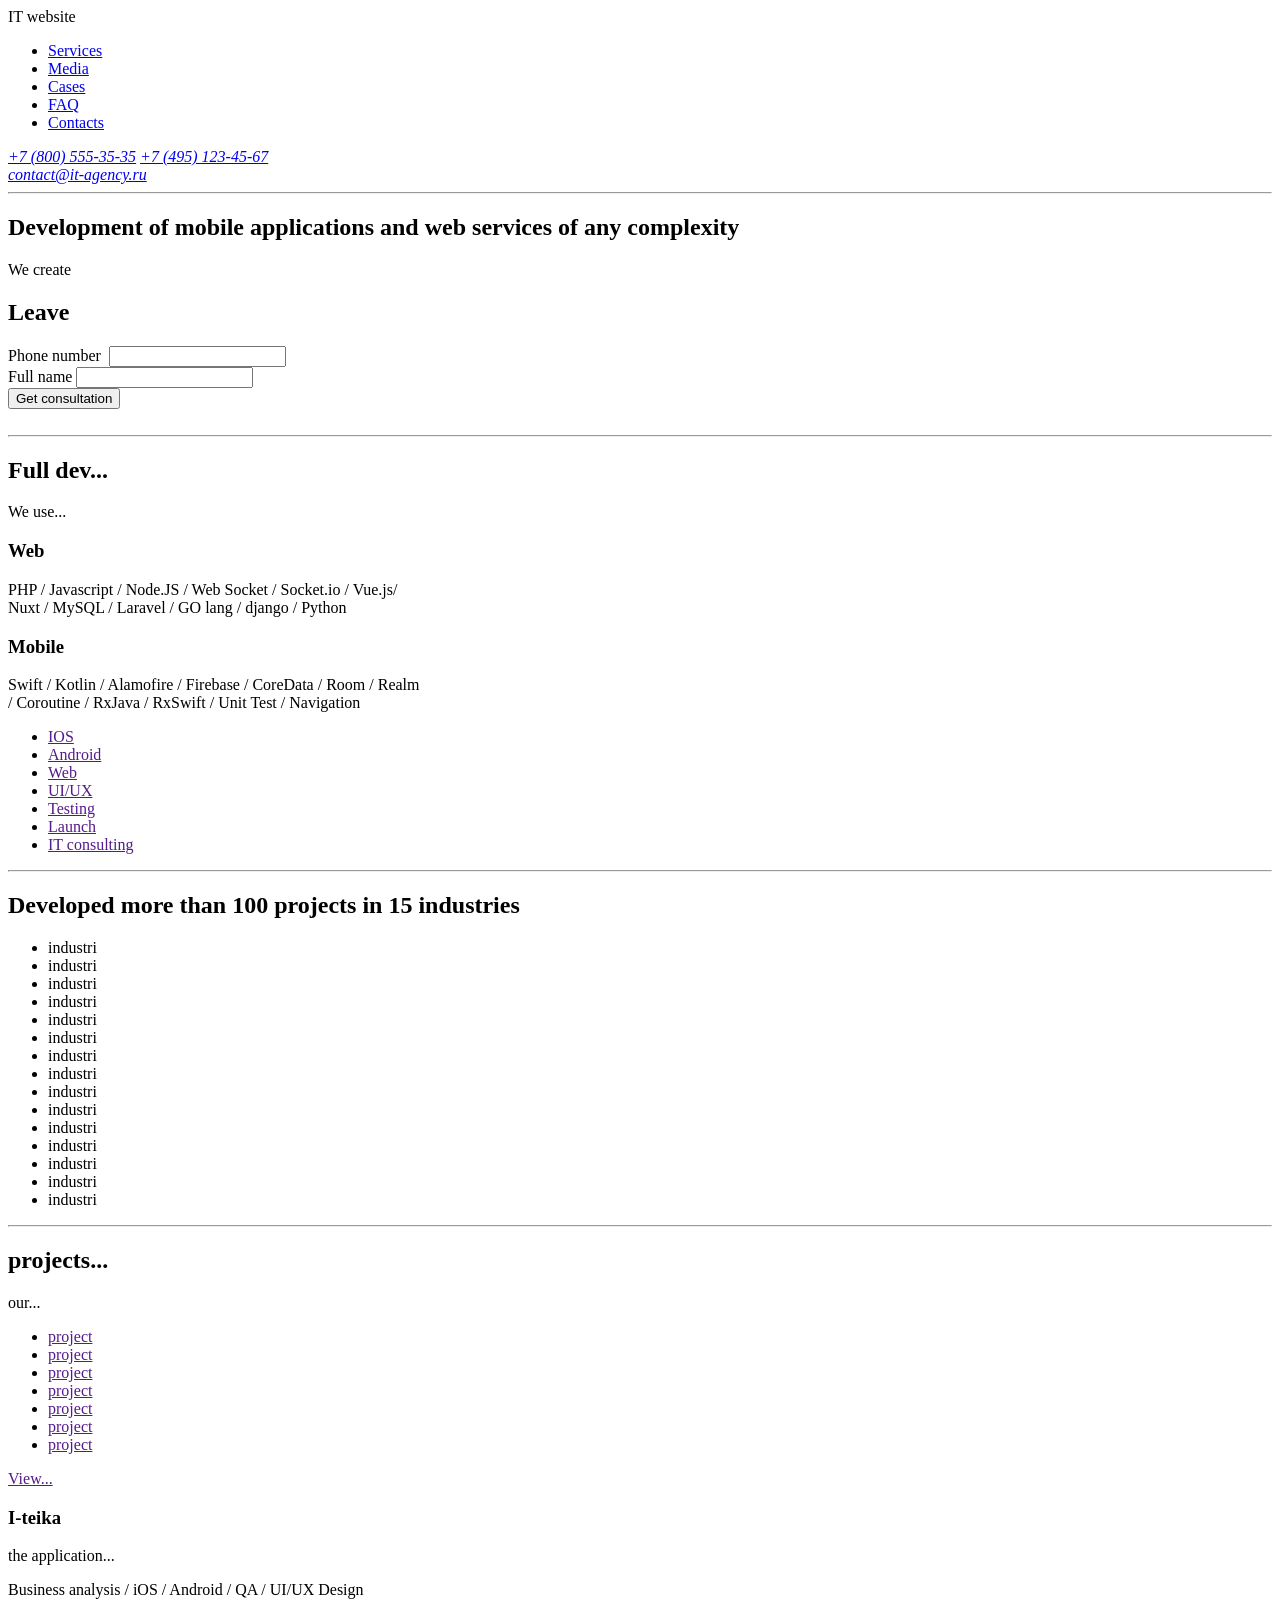
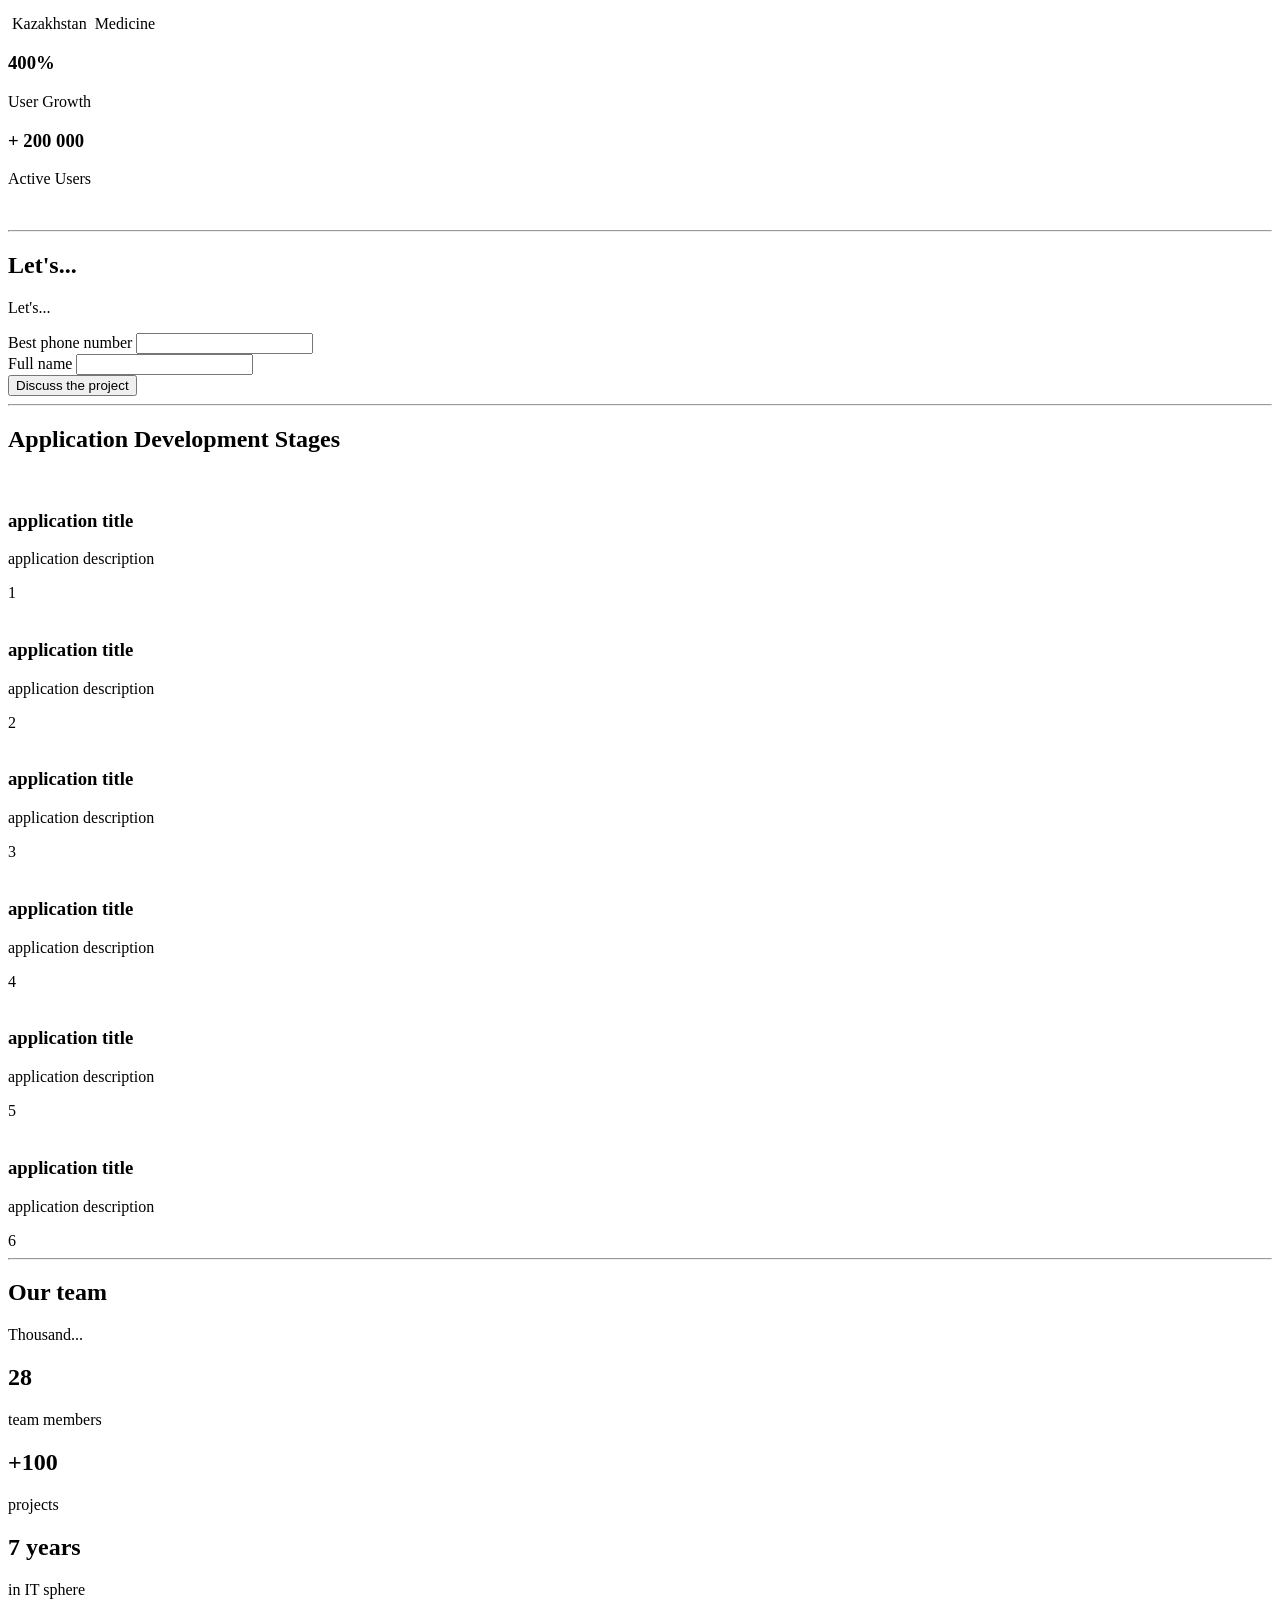
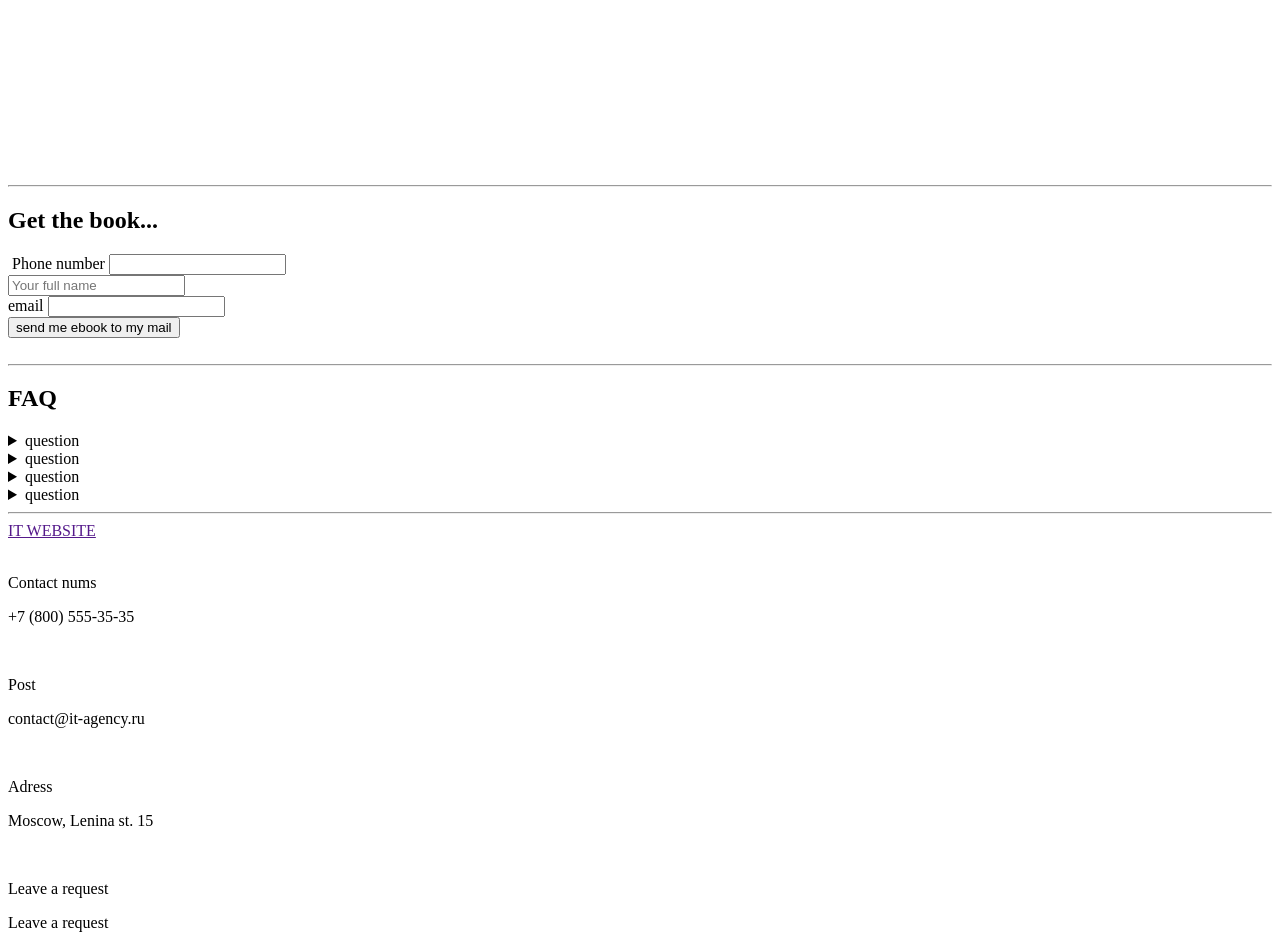
==== index.html @ d30f01b8 "index.html" ====
<!DOCTYPE html>
<html lang="ru">
<head>
    <meta charset="UTF-8">
    <meta name="viewport" content="width=device-width, initial-scale=1.0">
    <title>3 лабораторная</title>
</head>
<body>
    <header class="header">
        <span class="header_title">IT website</span>

        <nav class="header_navbar">
            <ul>
                <li><a href="#Services" class="navbar_text">Services</a></li>
                <li><a href="#Media" class="navbar_text">Media</a></li>
                <li><a href="#Cases" class="navbar_text">Cases</a></li>
                <li><a href="#FAQ" class="navbar_text">FAQ</a></li>
                <li><a href="#Contacts" class="navbar_text">Contacts</a></li>
            </ul>
        </nav>

        <address class="header_contacts">
            <div class="header_phones">
                <a href="tel:+78005553535">+7 (800) 555-35-35</a>
                <a href="tel:+74951234567">+7 (495) 123-45-67</a>
            </div>

            <div class="header_email">
                <a href="mailto:contact@it-agency.ru">contact@it-agency.ru</a>
            </div>
        </address>
    </header>

    <hr>

    <main>
        <section class="main_section">
            <div class="section_content">
                <h1 class="section_title">
                    Development of <span class="blue_clr">mobile
                    applications </span> and <span class="blue_clr">web services</span> of
                    any complexity
                </h1>

                <p class="section_description">
                    We create
                </p>
            </div>

            <form action="#" method="post" class="contact_form">
                <h2 class="contact_form_title"> 
                    Leave
                </h2>

                <div class="form_container">
                    <div class="contact_form_element">
                        <label for="phone">Phone number</label>
                        <img src="" class="country_img">
                        <input id="phone" type="tel">
                    </div>

                    <div class="contact_form_element">
                        <label for="name">Full name</label>
                        <input id="name" type="text">
                    </div>
                    
                    <button class="contact_form_button" type="submit">Get consultation</button>
                </div>
            </form>

            <img src="" class="background_imgs">
        </section>

        <hr>

        <section class="cycle_section">
            <div class="cycle_left_case">
                <h2 class="cycle_title">
                    Full dev...
                </h2>
                <p class="cycle_description">
                    We use...
                </p>

                <h3>Web</h3>
                <p>
                    PHP / Javascript / Node.JS / Web Socket / Socket.io / Vue.js/ <br>
                    Nuxt / MySQL / Laravel / GO lang / django / Python
                </p>
                
                <h3>Mobile</h3>
                <p>
                    Swift / Kotlin / Alamofire / Firebase / CoreData / Room / Realm <br>
                    / Coroutine / RxJava / RxSwift / Unit Test / Navigation
                </p>
            </div>

            <div class="cycle_right_case">
                <ul class="technologies_list">
                    <li><a href="">IOS <span class="link_arrow"></span></a></li>
                    <li><a href="">Android <span class="link_arrow"></span></a></li>
                    <li><a href="">Web <span class="link_arrow"></span></a></li>
                    <li><a href="">UI/UX <span class="link_arrow"></span></a></li>
                    <li><a href="">Testing <span class="link_arrow"></span></a></li>
                    <li><a href="">Launch <span class="link_arrow"></span></a></li>
                    <li><a href="">IT consulting <span class="link_arrow"></span></a></li>
                </ul>
            </div>
        </section>

        <hr>

        <section class="industries">
            <h2 class="industries_title">
                Developed more than <span class="blue_clr">100</span>
                projects in <span class="blue_clr">15</span> industries
            </h2>

            <ul class="industries_list">
                <li class="industries_list_element"><img src="" class="industries_list_img">industri</li>
                <li class="industries_list_element"><img src="" class="industries_list_img">industri</li>
                <li class="industries_list_element"><img src="" class="industries_list_img">industri</li>
                <li class="industries_list_element"><img src="" class="industries_list_img">industri</li>
                <li class="industries_list_element"><img src="" class="industries_list_img">industri</li>
                <li class="industries_list_element"><img src="" class="industries_list_img">industri</li>
                <li class="industries_list_element"><img src="" class="industries_list_img">industri</li>
                <li class="industries_list_element"><img src="" class="industries_list_img">industri</li>
                <li class="industries_list_element"><img src="" class="industries_list_img">industri</li>
                <li class="industries_list_element"><img src="" class="industries_list_img">industri</li>
                <li class="industries_list_element"><img src="" class="industries_list_img">industri</li>
                <li class="industries_list_element"><img src="" class="industries_list_img">industri</li>
                <li class="industries_list_element"><img src="" class="industries_list_img">industri</li>
                <li class="industries_list_element"><img src="" class="industries_list_img">industri</li>
                <li class="industries_list_element"><img src="" class="industries_list_img">industri</li>
            </ul>
        </section>

        <hr>

        <section class="projects">
            <h2 class="projects_title">projects...</h2>
            <p class="projects_description">
                our...
            </p>

            <div class="projects_items_list">
                <nav class="projects_navbar">
                    <ul class="projects_list">
                        <li><a href="">project</a></li>
                        <li><a href="">project</a></li>
                        <li><a href="">project</a></li>
                        <li><a href="">project</a></li>
                        <li><a href="">project</a></li>
                        <li><a href="">project</a></li>
                        <li><a href="">project</a></li>
                    </ul>
                </nav>

                <a class="projects_button" href="">View...</a>
            </div>

            <article class="projects_article">
                <h3 class="projects_article_title">I-teika</h3>
                <p class="projects_article_description">
                    the application...
                </p>

                <p class="projects_article_list">
                    Business analysis / iOS / Android / QA / UI/UX Design
                </p>

                <div class="projects_article_tags">
                    <img src="" class="projects_article_tag_img">
                    <span class="projects_article_tag_text">Kazakhstan</span>
                    
                    <img src="" class="projects_article_tag_img">
                    <span class="projects_article_tag_text">Medicine</span>
                </div>

                <div class="projects_article_stats">
                    <h3 class="projects_article_stats_title">400%</h3>
                    <p class="projects_article_stats_description">User Growth</p>
                    
                    <h3 class="projects_article_stats_title">+ 200 000</h3>
                    <p class="projects_article_stats_description">Active Users</p>
                </div>
                
                <div class="download_images">
                    <img src="" class="download_images_item">
                    <img src="" class="download_images_item">
                </div>
            </article>
        </section>

        <hr>

        <section class="discuss">
            <div class="discuss_left_case">
                <h2 class="discuss_title">
                    Let's...
                </h2>

                <p class="discuss_description">
                    Let's...
                </p>
            </div>

            <div class="discuss_right_case">
                <form action="#" method="post" class="discuss_form">
                    <div class="discuss_form_item">
                        <label for="discuss_phone_field">Best phone number</label>
                        <input id="discuss_phone_field" type="tel">
                    </div>

                    <div class="discuss_form_item">
                        <label for="discuss_name_field">Full name</label>
                        <input id="discuss_name_field" type="text">
                    </div>

                    <button class="discuss_form_button" type="submit">Discuss the project</button>
                </form>
            </div>
        </section>

        <hr>

        <section class="application">
            <h2 class="application_title">Application Development Stages</h2>

            <div class="application_item">
                <img src="" class="application_img">
                <h3 class="application_item_title">application title</h3>
                <p class="application_description">application description</p>
                <span class="background_number">1</span>
            </div>

            <div class="application_item">
                <img src="" class="application_img">
                <h3 class="application_item_title">application title</h3>
                <p class="application_description">application description</p>
                <span class="background_number">2</span>
            </div>

            <div class="application_item">
                <img src="" class="application_img">
                <h3 class="application_item_title">application title</h3>
                <p class="application_description">application description</p>
                <span class="background_number">3</span>
            </div>

            <div class="application_item">
                <img src="" class="application_img">
                <h3 class="application_item_title">application title</h3>
                <p class="application_description">application description</p>
                <span class="background_number">4</span>
            </div>

            <div class="application_item">
                <img src="" class="application_img">
                <h3 class="application_item_title">application title</h3>
                <p class="application_description">application description</p>
                <span class="background_number">5</span>
            </div>

            <div class="application_item">
                <img src="" class="application_img">
                <h3 class="application_item_title">application title</h3>
                <p class="application_description">application description</p>
                <span class="background_number">6</span>
            </div>
        </section>

        <hr>

        <section class="team">
            <div class="team_left_case">
                <h2 class="team_title">Our team</h2>
                <p class="team_description">
                    Thousand...
                </p>

                <div class="team_stats">
                    <h2 class="team_stats_title">28</h2>
                    <p class="team_stats_description">team members</p>
                </div>

                <div class="team_stats">
                    <h2 class="team_stats_title">+100</h2>
                    <p class="team_stats_description">projects</p>
                </div>

                <div class="team_stats">
                    <h2 class="team_stats_title">7 years</h2>
                    <p class="team_stats_description">in IT sphere</p>
                </div>
            </div>

            <div class="team_right_case">
                <figure class="video_figure">
                    <video src=""></video>
                </figure>
            </div>
        </section>

        <hr>

        <section class="book">
            <div class="book_text">
                <h2 class="book_title">
                    Get the book...
                </h2>

                <form action="#" method="post" class="book_form">
                    <div class="book_form_item">
                        <img src="" class="country_img">
                        <label for="book_phone_field">Phone number</label>
                        <input id="book_phone_field" type="tel">
                    </div>
                    
                    <div class="book_form_item">
                        <input id="book_name_field" type="text" placeholder="Your full name">
                    </div>

                    <div class="book_form_item">
                        <label for="book_email_field">email</label>
                        <input id="book_email_field" type="email">
                    </div>

                    <button class="book_form_button" type="submit">send me ebook to my mail</button>
                </form>
            </div>

            <img src="" class="book_img">
        </section>

        <hr>

        <section class="faq">
            <h2 class="faq_title">FAQ</h2>

            <div class="faq_list">
                <details class="faq_item">
                    <summary class="faq_question">question</summary>
                    <p class="faq_answer">answer</p>
                </details>

                <details class="faq_item">
                    <summary class="faq_question">question</summary>
                    <p class="faq_answer">answer</p>
                </details>
                
                <details class="faq_item">
                    <summary class="faq_question">question</summary>
                    <p class="faq_answer">answer</p>
                </details>

                <details class="faq_item">
                    <summary class="faq_question">question</summary>
                    <p class="faq_answer">answer</p>
                </details>
            </div>
        </section>

        <hr>
    </main>

    <footer class="footer">
        <a href="" class="footer_title">IT WEBSITE</a>
        
        <div class="footer_items">
            <div class="footer_item">
                <div class="footer_item_title">
                    <img src="" class="footer_item_title_icon">
                    <p class="footer_item_description">Contact nums</p>
                </div>

                <p class="footer_item_info">+7 (800) 555-35-35</p>
            </div>

            <div class="footer_item">
                <div class="footer_item_title">
                    <img src="" class="footer_item_title_icon">
                    <p class="footer_item_description">Post</p>
                </div>
    
                <p class="footer_item_info">contact@it-agency.ru</p>
            </div>
            
            <div class="footer_item">
                <div class="footer_item_title">
                    <img src="" class="footer_item_title_icon">
                    <p class="footer_item_description">Adress</p>
                </div>
    
                <p class="footer_item_info">Moscow, Lenina st. 15</p>
            </div>
            
            <div class="footer_item">
                <div class="footer_item_title">
                    <img src="" class="footer_item_title_icon">
                    <p class="footer_item_description">Leave a request</p>
                </div>
    
                <p class="footer_item_info">Leave a request</p>
            </div>
        </div>
    </footer>
</body>
</html>
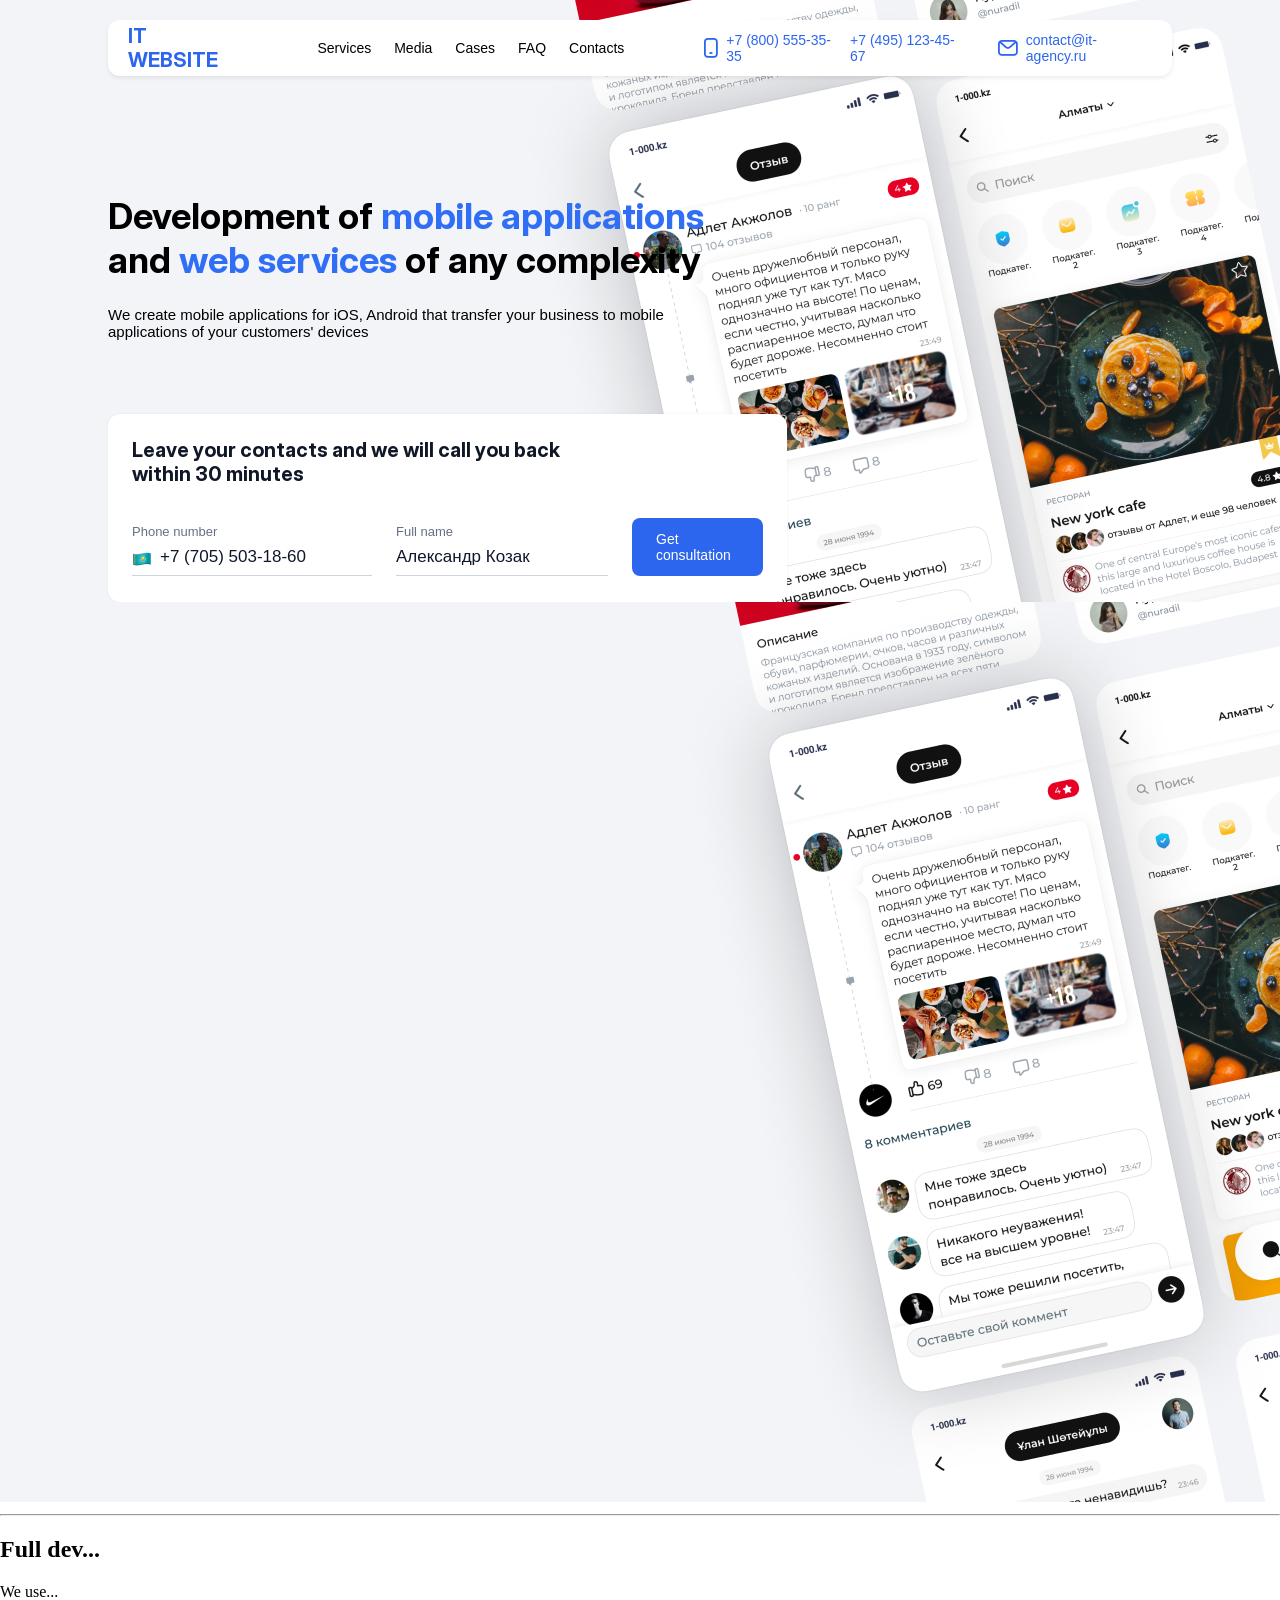
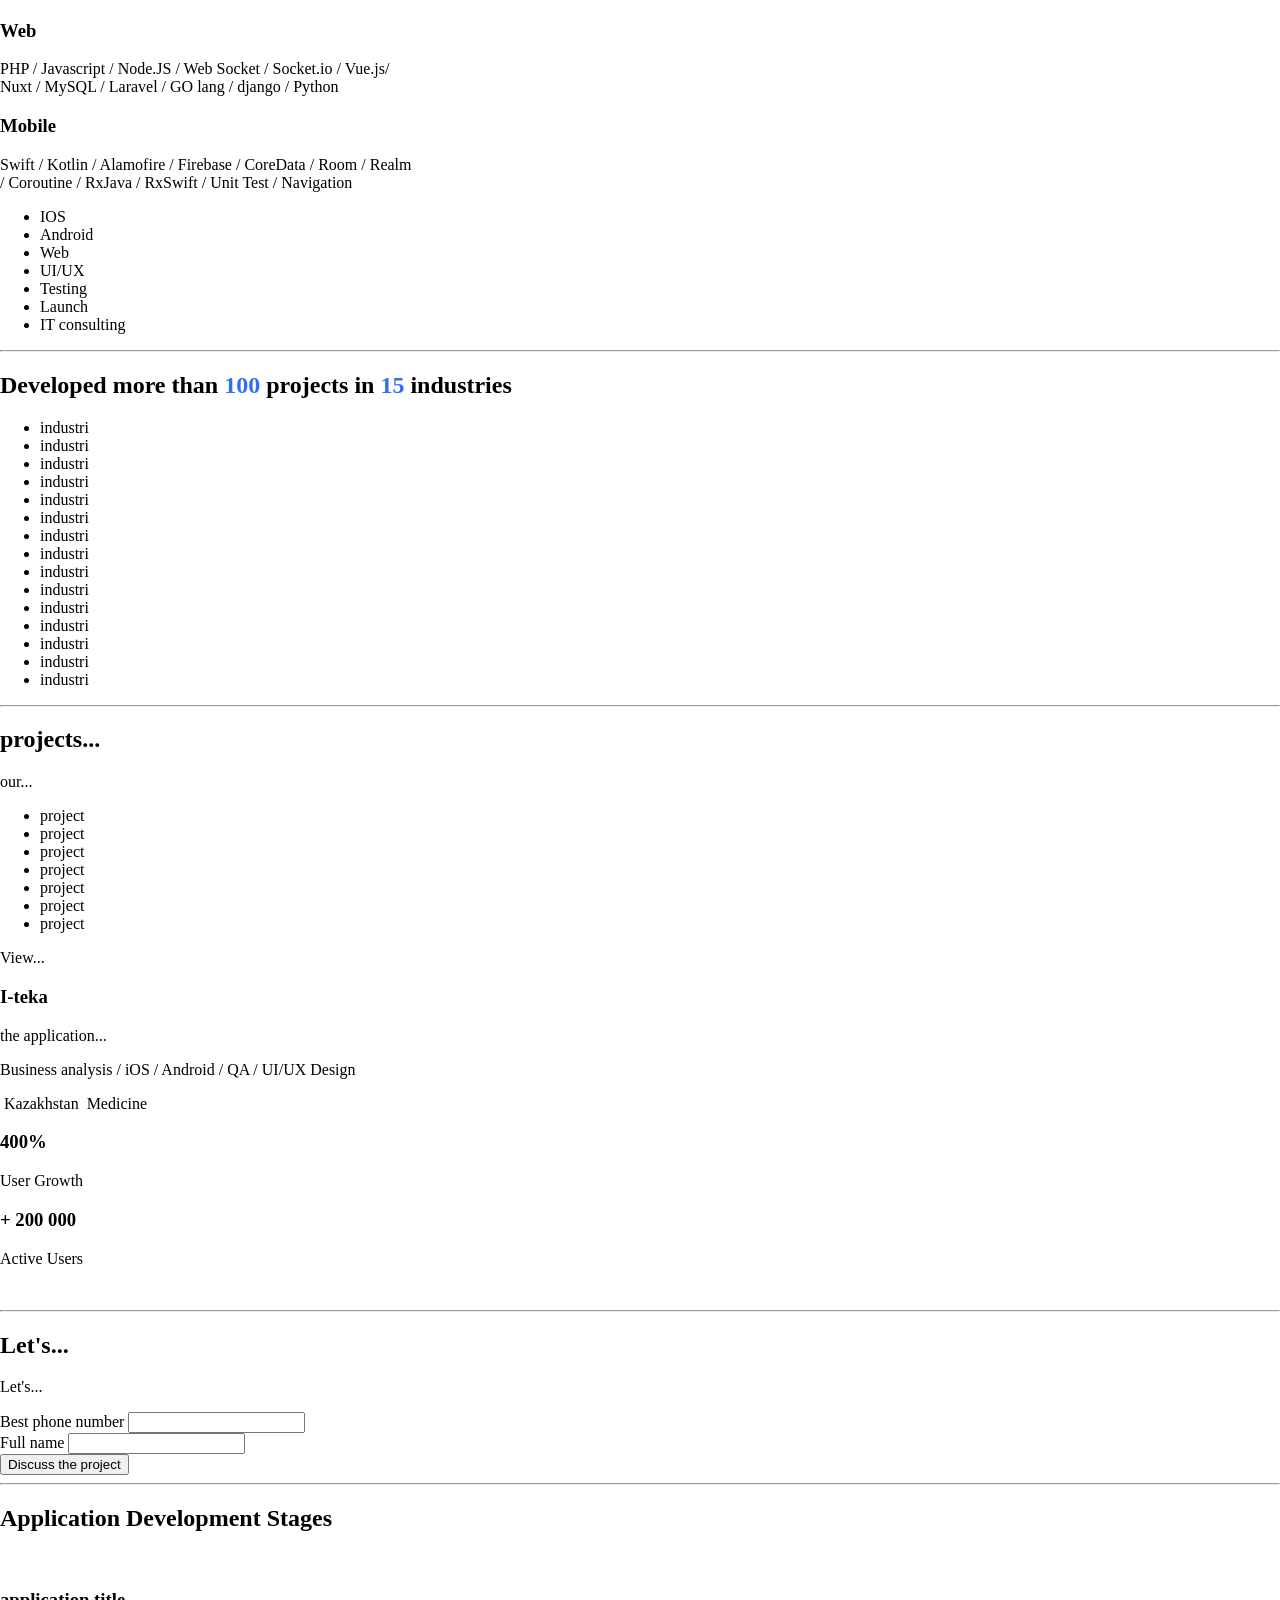
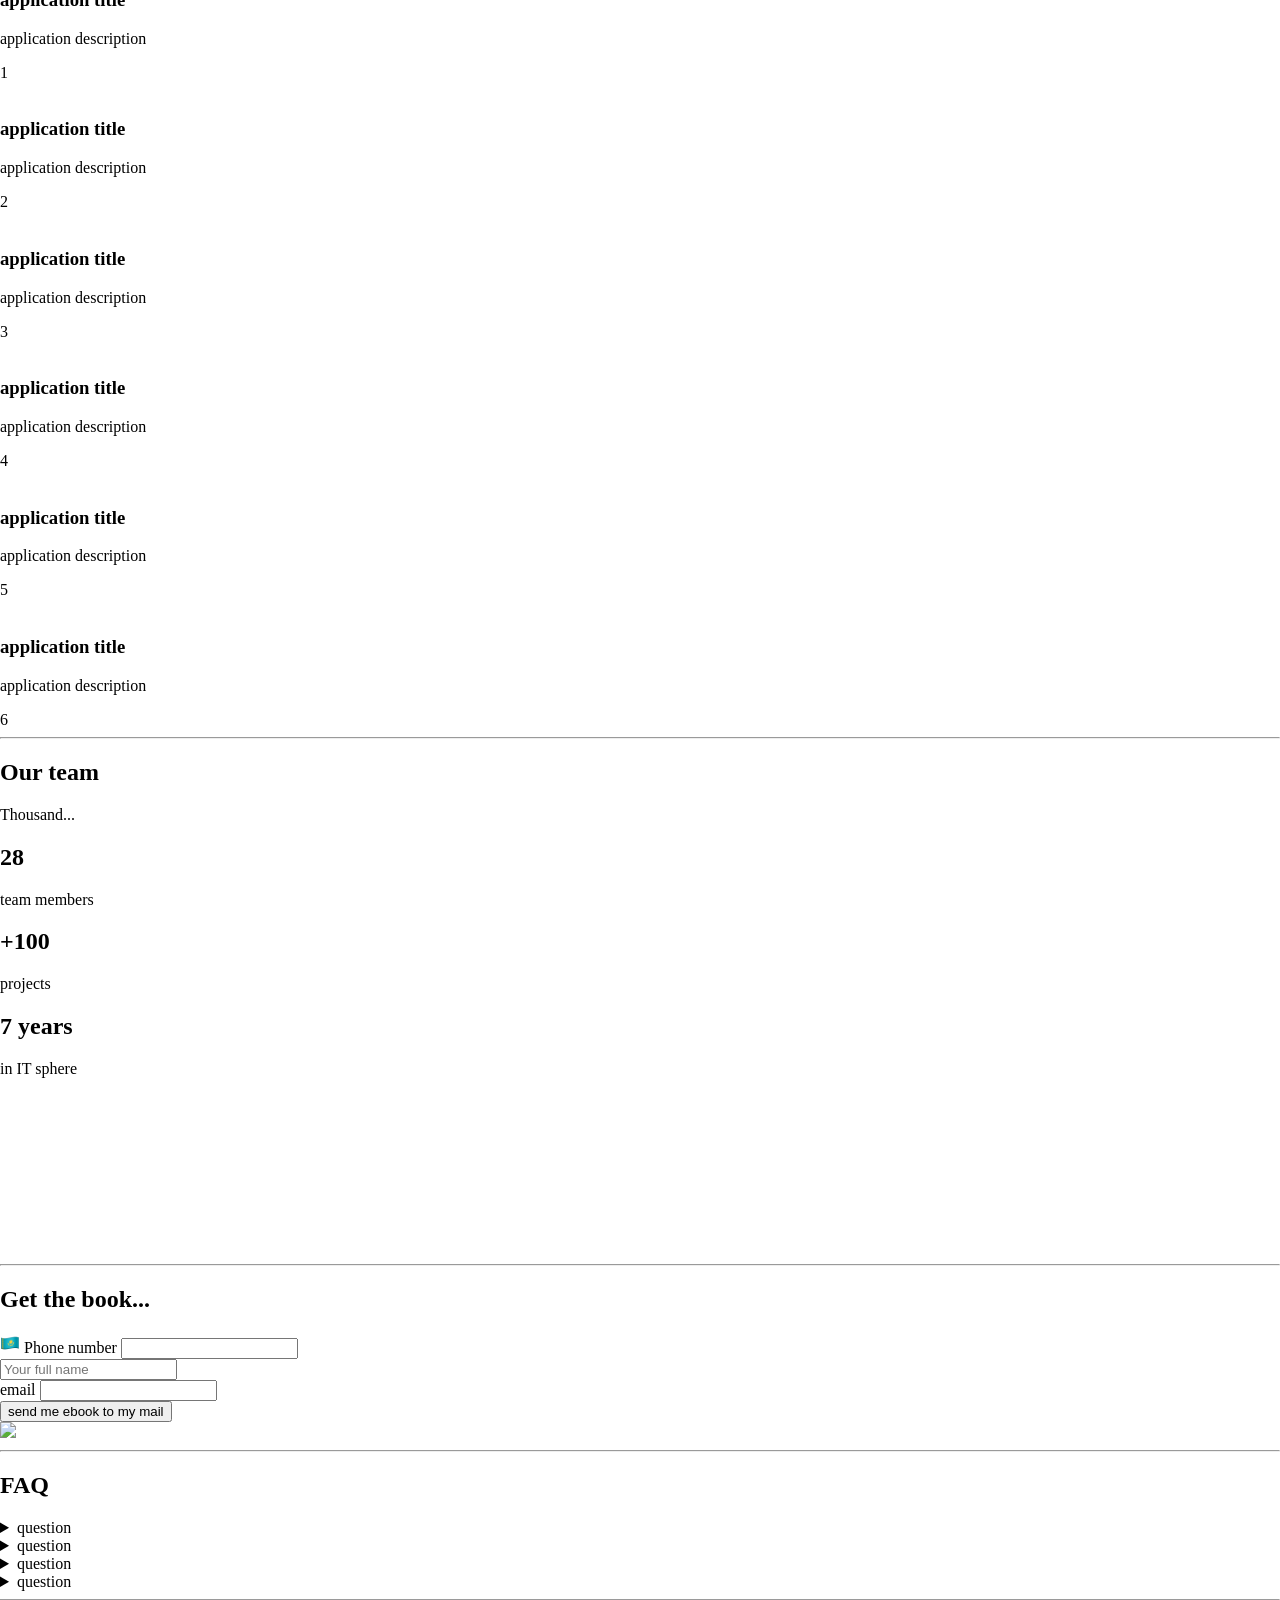
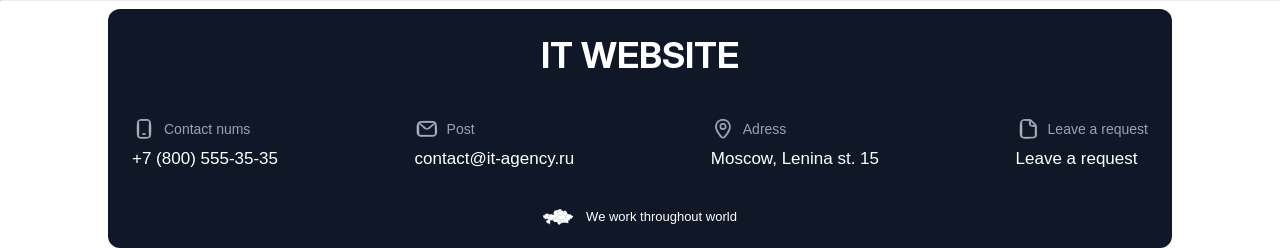
==== commit abf6bd7a: "." ====
--- a/index.html
+++ b/index.html
@@ -3,11 +3,12 @@
 <head>
     <meta charset="UTF-8">
     <meta name="viewport" content="width=device-width, initial-scale=1.0">
-    <title>3 лабораторная</title>
+    <link rel="stylesheet" href="src/styles/style.css">
+    <title>4 лабораторная</title>
 </head>
 <body>
     <header class="header">
-        <span class="header_title">IT website</span>
+        <span class="header_title accent_color">IT WEBSITE</span>
 
         <nav class="header_navbar">
             <ul>
@@ -21,12 +22,14 @@
 
         <address class="header_contacts">
             <div class="header_phones">
-                <a href="tel:+78005553535">+7 (800) 555-35-35</a>
-                <a href="tel:+74951234567">+7 (495) 123-45-67</a>
+                <img src="src/img/header_phone.jpg" class="header_img_phone">
+                <a href="tel:+78005553535" class="accent_color">+7 (800) 555-35-35</a>
+                <a href="tel:+74951234567" class="accent_color">+7 (495) 123-45-67</a>
             </div>
 
             <div class="header_email">
-                <a href="mailto:contact@it-agency.ru">contact@it-agency.ru</a>
+                <img src="src/img/header_mail.jpg" class="header_img_mail">
+                <a href="mailto:contact@it-agency.ru" class="accent_color">contact@it-agency.ru</a>
             </div>
         </address>
     </header>
@@ -43,32 +46,35 @@
                 </h1>
 
                 <p class="section_description">
-                    We create
+                    We create mobile applications for iOS, Android that transfer your 
+                    business to mobile applications of your customers' devices
                 </p>
             </div>
 
             <form action="#" method="post" class="contact_form">
                 <h2 class="contact_form_title"> 
-                    Leave
+                    Leave your contacts and we will call you back within 30 minutes
                 </h2>
 
                 <div class="form_container">
                     <div class="contact_form_element">
                         <label for="phone">Phone number</label>
-                        <img src="" class="country_img">
-                        <input id="phone" type="tel">
+                        <div class="phone_block">
+                            <img src="src/img/flag.png" class="country_img">
+                            <input id="phone" type="tel" placeholder="+7 (705) 503-18-60">
+                        </div>
                     </div>
 
                     <div class="contact_form_element">
                         <label for="name">Full name</label>
-                        <input id="name" type="text">
+                        <input id="name" type="text" placeholder="Александр Козак">
                     </div>
                     
                     <button class="contact_form_button" type="submit">Get consultation</button>
                 </div>
             </form>
 
-            <img src="" class="background_imgs">
+            <img src="src/img/background.png" class="background_imgs">
         </section>
 
         <hr>
@@ -160,7 +166,7 @@
             </div>
 
             <article class="projects_article">
-                <h3 class="projects_article_title">I-teika</h3>
+                <h3 class="projects_article_title">I-teka</h3>
                 <p class="projects_article_description">
                     the application...
                 </p>
@@ -312,7 +318,7 @@
 
                 <form action="#" method="post" class="book_form">
                     <div class="book_form_item">
-                        <img src="" class="country_img">
+                        <img src="src/img/flag.png" class="country_img">
                         <label for="book_phone_field">Phone number</label>
                         <input id="book_phone_field" type="tel">
                     </div>
@@ -330,7 +336,7 @@
                 </form>
             </div>
 
-            <img src="" class="book_img">
+            <img src="src/img/book.png" class="book_img">
         </section>
 
         <hr>
@@ -370,7 +376,7 @@
         <div class="footer_items">
             <div class="footer_item">
                 <div class="footer_item_title">
-                    <img src="" class="footer_item_title_icon">
+                    <img src="src/img/phone_footer.png" class="footer_item_title_icon">
                     <p class="footer_item_description">Contact nums</p>
                 </div>
 
@@ -379,7 +385,7 @@
 
             <div class="footer_item">
                 <div class="footer_item_title">
-                    <img src="" class="footer_item_title_icon">
+                    <img src="src/img/email_footer.png" class="footer_item_title_icon">
                     <p class="footer_item_description">Post</p>
                 </div>
     
@@ -388,7 +394,7 @@
             
             <div class="footer_item">
                 <div class="footer_item_title">
-                    <img src="" class="footer_item_title_icon">
+                    <img src="src/img/geo_footer.png" class="footer_item_title_icon">
                     <p class="footer_item_description">Adress</p>
                 </div>
     
@@ -397,12 +403,17 @@
             
             <div class="footer_item">
                 <div class="footer_item_title">
-                    <img src="" class="footer_item_title_icon">
+                    <img src="src/img/doc_footer.png" class="footer_item_title_icon">
                     <p class="footer_item_description">Leave a request</p>
                 </div>
     
                 <p class="footer_item_info">Leave a request</p>
             </div>
+        </div>
+
+        <div class="footer_world">
+            <img src="src/img/footer_info.png" class="footer_world_img">
+            <p class="footer_world_txt">We work throughout world</p>
         </div>
     </footer>
 </body>
--- a/src/styles/style.css
+++ b/src/styles/style.css
@@ -0,0 +1,276 @@
+@import url(fonts.css);
+
+a {
+    text-decoration: none;
+    font-style: normal;
+    color: #000000;
+}
+
+body {
+    position: relative;
+    margin: 0;
+    padding: 20px 0 0 0;
+    display: flex;
+    flex-direction: column;
+    min-height: 50vh;
+}
+
+body::before {
+    content: "";
+    position: absolute;
+    top: 0;
+    left: 0;
+    width: 100%;
+    height: 900px;
+    z-index: -1;
+    background-color: #f2f4f7;
+    background-image: url(../img/background.png);
+    background-position: top right;
+    background-repeat: no-repeat;
+}
+
+.main_section {
+    min-height: 804px;
+}
+
+.header {
+    position: sticky;
+    top: 10px;
+    display: flex;
+    justify-content: space-between;
+    align-items: center;
+    gap: 80px;
+    background-color: #ffffff;
+    border-radius: 12px;
+    margin: 0 108px 20px;
+    padding: 0 20px;
+    height: 56px;
+    box-shadow: 0px 2px 4px 0px rgba(0, 0, 0, 0.08);
+}
+
+.header_navbar ul {
+    display: flex;
+    gap: 23px;
+    list-style: none;
+    margin: 0;
+    padding: 0;
+    font-family: 'SF-Pro-medium', sans-serif;
+    font-size: 14px;
+}
+
+.header_img_phone {
+    width: 14px;
+    height: 20px;
+}
+
+.header_img_mail {
+    width: 20px;
+    height: 16px;
+}
+
+.header_contacts {
+    display: flex;
+    align-items: center;
+    gap: 32px;
+    font-family: 'SF-Pro-medium', sans-serif;
+    font-size: 14px;
+}
+
+.header_phones, .header_email {
+    display: flex;
+    align-items: center;
+    gap: 8px;
+}
+
+.accent_color {
+    color: #2D66EE;
+}
+
+.header_title {
+    font-size: 20px;
+    font-family: 'Inter-Bold', sans-serif;
+}
+
+.section_title {
+    font-size: 36px;
+    font-family: 'Inter-Bold', sans-serif;
+}
+
+.section_title, .section_description {
+    margin: 0;
+}
+
+.blue_clr {
+    color: #306FF5;
+}
+
+.section_description {
+    font-size: 15px;
+    font-family: 'SF-Pro-medium', sans-serif;
+}
+
+.section_content {
+    display: flex;
+    flex-direction: column;
+    margin: 80px 0 0 108px;
+    gap: 24px;
+    width: 600px;
+    height: 220px;
+}
+
+.contact_form_title {
+    margin: 0;
+    font-size: 20px;
+    font-family: 'Inter-Bold', sans-serif;
+    color: #101828;
+    width: 450px;
+}
+
+.contact_form_element {
+    display: flex;
+    align-self: flex-end;
+    font-size: 13px;
+    font-family: 'SF-Pro-medium', sans-serif;
+    color: #667085;
+    border-bottom: 0.7px solid rgba(208, 213, 221, 1);
+    gap: 4px;
+}
+
+.form_container {
+    display: flex;
+    flex-direction: row;
+}
+
+.contact_form_element {
+    display: flex;
+    flex-direction: column;
+    justify-content: space-between;
+}
+
+.contact_form_element input {
+    box-sizing: border-box;
+    border: none;
+    outline: none;
+    padding: 4px 0 8px;
+    font-family: 'SF-Pro-Regular', sans-serif;
+    font-size: 17px;
+}
+
+.contact_form_element input::placeholder {
+    color: #0f172a;
+}
+
+.contact_form {
+    width: 631px;
+    height: 140px;
+    border-radius: 12px;
+    padding: 24px;
+    gap: 32px;
+    background-color: #ffffff;
+    box-shadow: 0px 0px 2px 0px rgba(0, 0, 0, 0.08);
+    margin: 0 0 0 108px;
+}
+
+.form_container {
+    margin: 32px 0 0 0;
+    height: 58px;
+    gap: 24px;
+}
+
+.contact_form_button {
+    text-align: left;
+    width: 132px;
+    height: 58px;
+    border-radius: 8px;
+    padding: 11px 24px;
+    color: #ffffff;
+    background: rgba(45, 102, 238, 1);
+    border: none;
+    font-family: 'SF-Pro-SemiBold', sans-serif;
+    font-size: 14px;
+}
+
+.phone_block {
+    display: flex;
+    flex-direction: row;
+    align-items: center;
+    gap: 8px;
+}
+
+.country_img {
+    width: 20px;
+    height: 20px;
+}
+
+.footer {
+    height: 239px;
+    background-color: #101828;
+    color: #ffffff;
+    margin: 0 108px;
+    border-radius: 12px;
+    margin-top: auto;
+}
+
+.footer_item_description {
+    font-family: 'SF-Pro-medium', sans-serif;
+    font-size: 14px;
+    color: #98A2B3;
+    margin: 0;
+}
+
+.footer_item_title_icon {
+    height: 24px;
+    width: 24px;
+}
+
+.footer_item_title {
+    display: flex;
+    flex-direction: row;
+    align-items: center;
+    gap: 8px;
+}
+
+.footer_item {
+    display: flex;
+    flex-direction: column;
+}
+
+.footer_title {
+    display: flex;
+    justify-content: center;
+    font-family: 'Inter-Bold', sans-serif;
+    color: #ffffff;
+    font-size: 36px;
+    padding: 24px 0 0 0;
+}
+
+.footer_items {
+    display: flex;
+    flex-direction: row;
+    justify-content: space-between;
+    margin: 40px 24px;
+    font-family: 'SF-Pro-SemiBold', sans-serif;
+    font-size: 17px;
+}
+
+.footer_item_info {
+    margin: 8px 0 0 0;
+}
+
+.footer_world_txt {
+    font-family: 'SF-Pro-Regular', sans-serif;
+    font-size: 13px;
+    margin: 0;
+}
+
+.footer_world_img {
+    height: 16px;
+    width: 31px;
+}
+
+.footer_world {
+    display: flex;
+    flex-direction: row;
+    justify-content: center;
+    gap: 12px;
+}
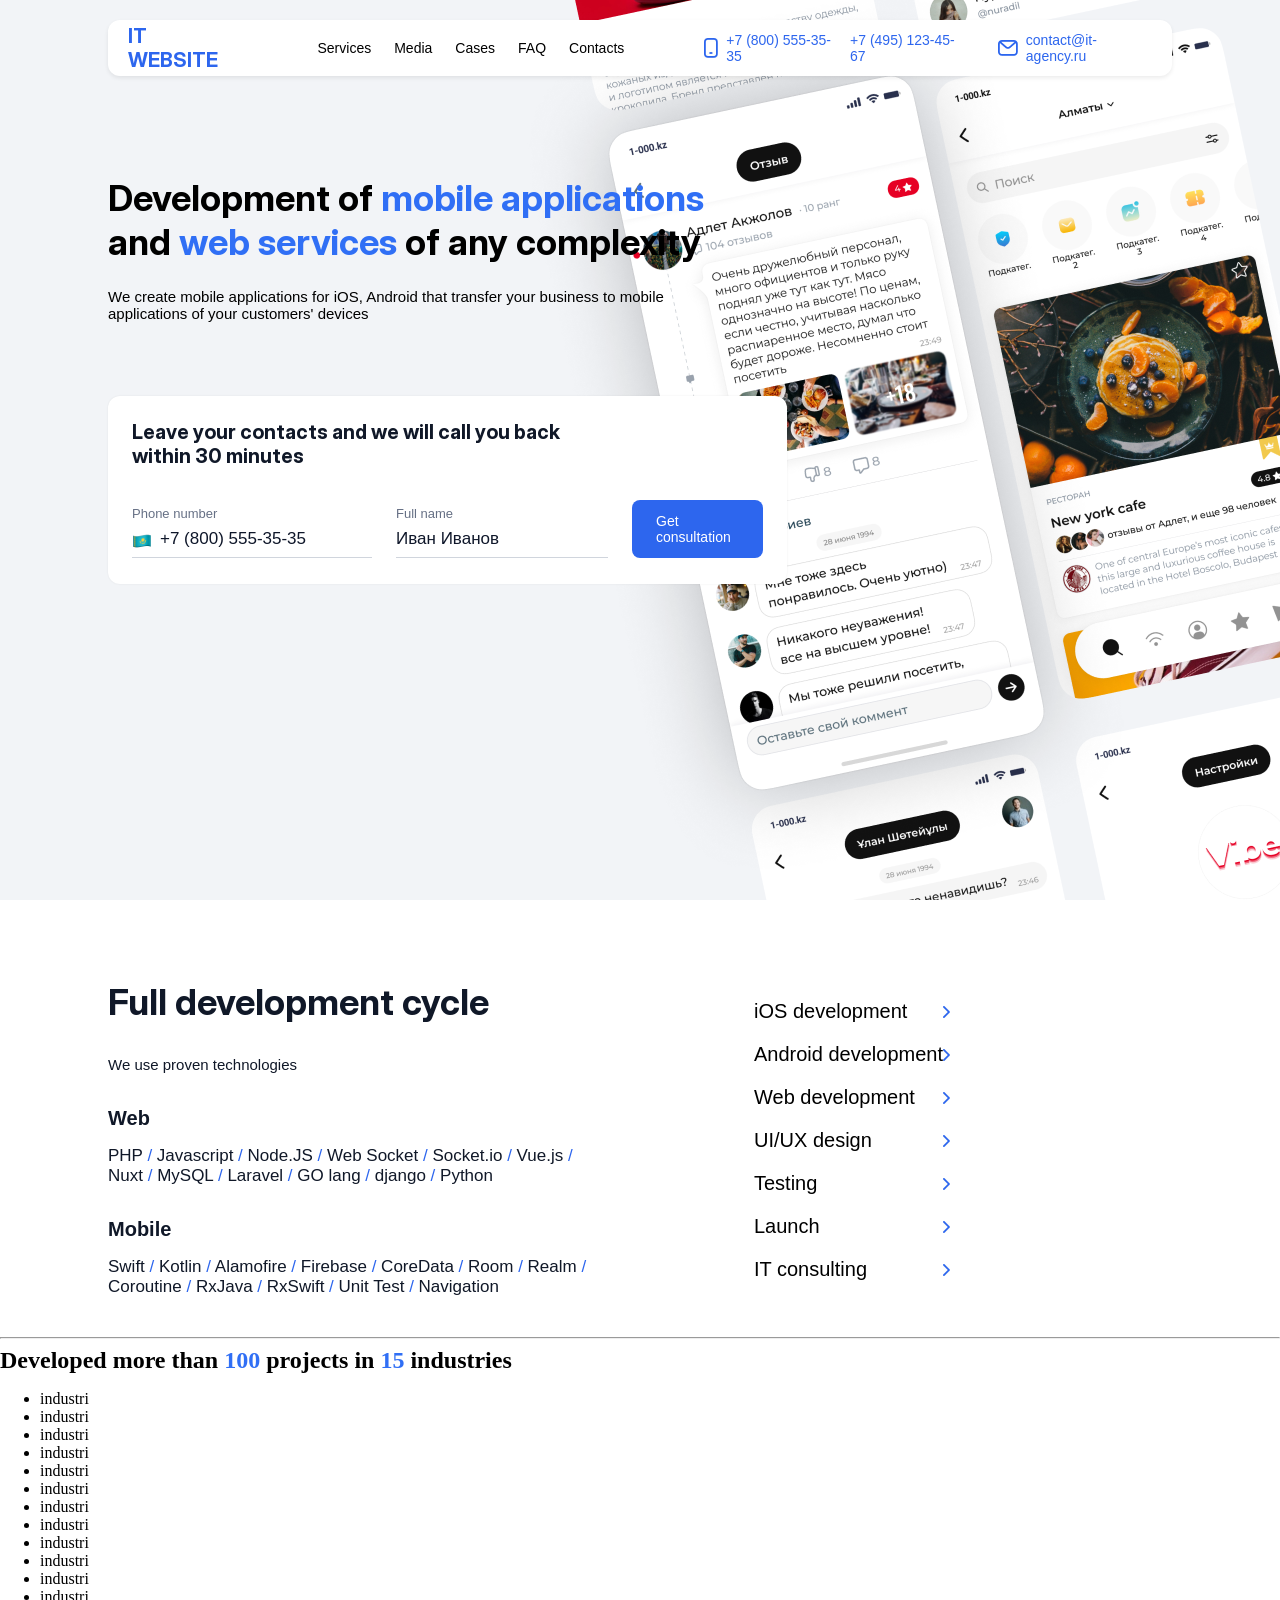
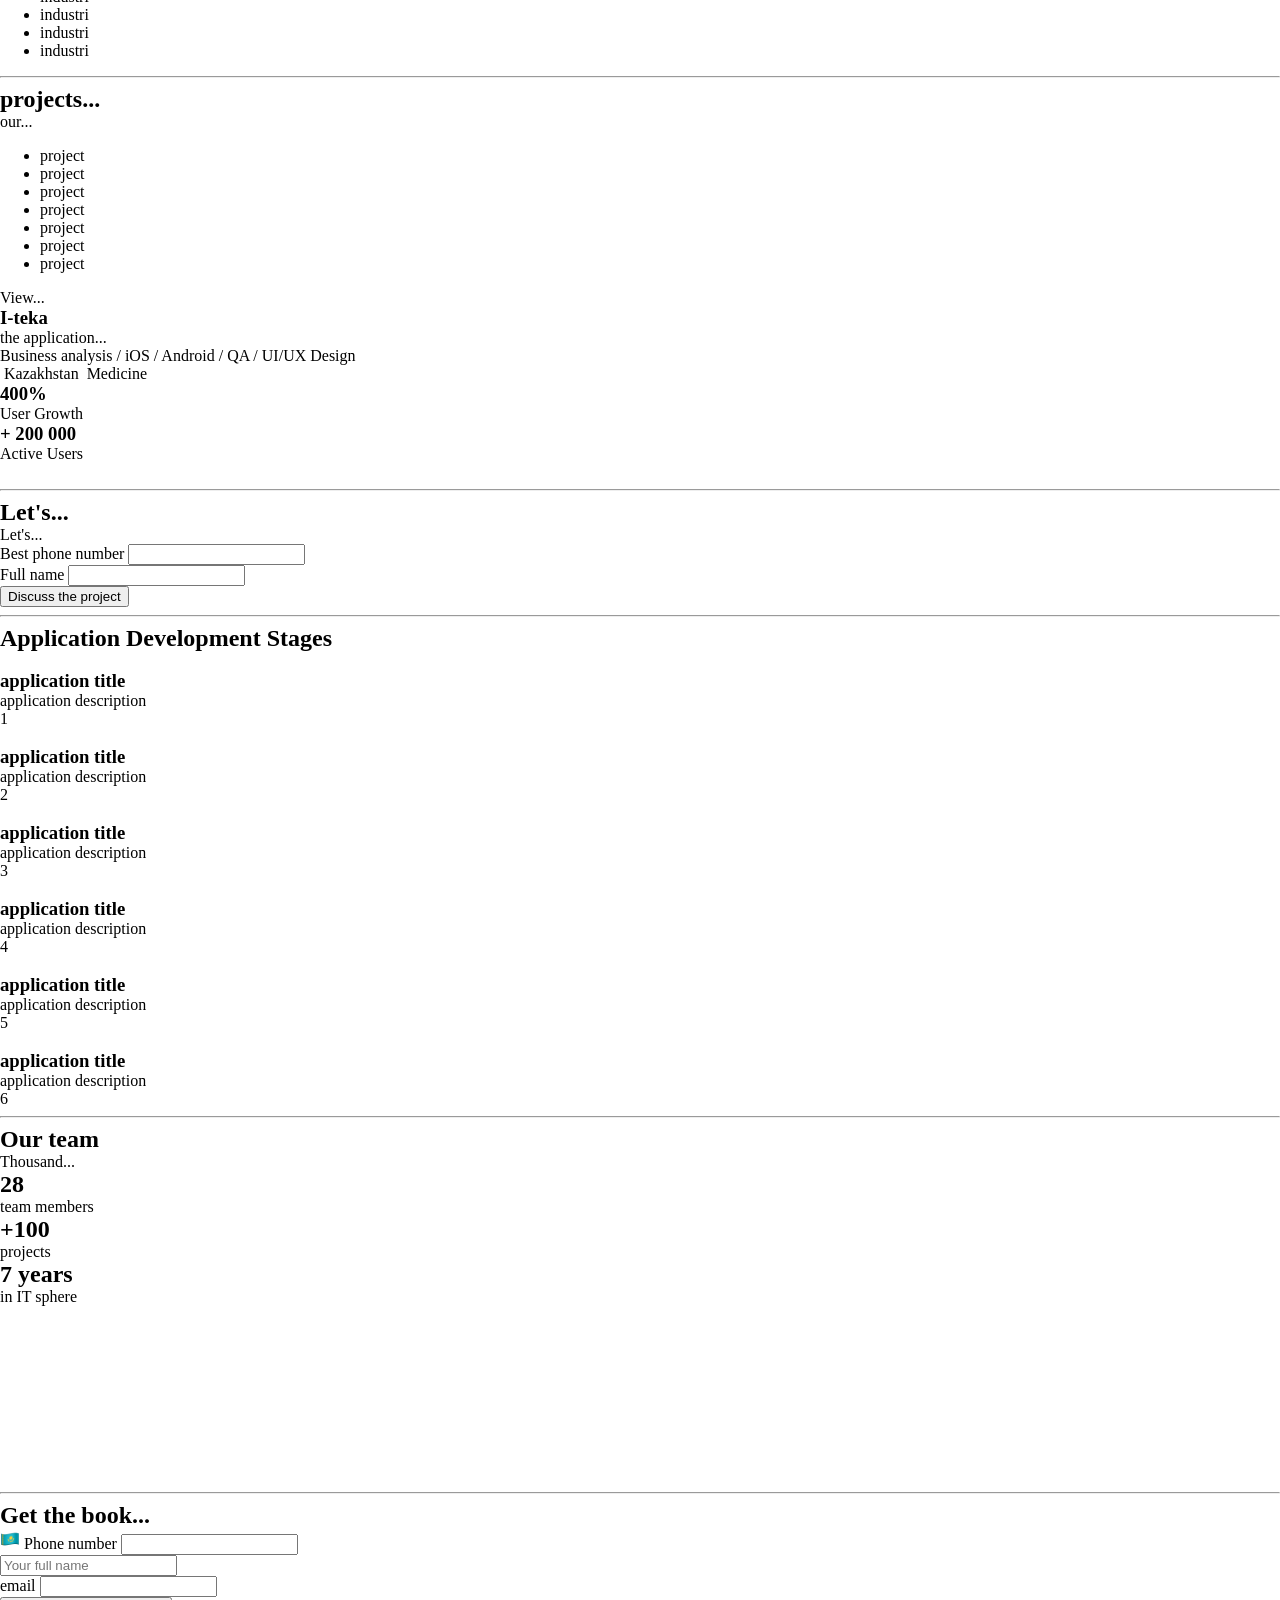
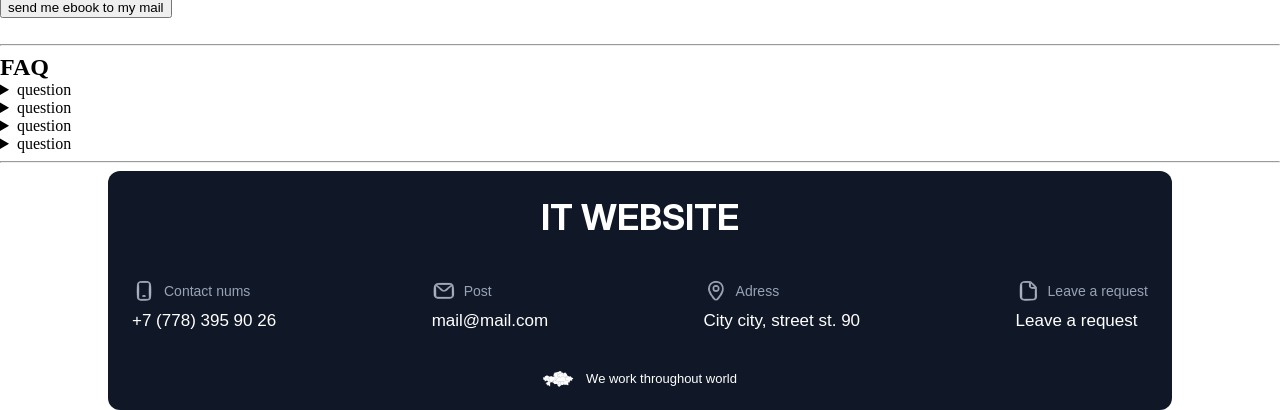
==== commit 7bd43377: "1" ====
--- a/index.html
+++ b/index.html
@@ -4,37 +4,48 @@
     <meta charset="UTF-8">
     <meta name="viewport" content="width=device-width, initial-scale=1.0">
     <link rel="stylesheet" href="src/styles/style.css">
-    <title>4 лабораторная</title>
+    <title>5 лабораторная</title>
 </head>
 <body>
     <header class="header">
+        <input type="checkbox" id="menu_toggle" class="header_toggle">
+        <label for="menu_toggle" class="header_burger" aria-label="Открыть меню"><span></span></label>
+
         <span class="header_title accent_color">IT WEBSITE</span>
 
-        <nav class="header_navbar">
-            <ul>
-                <li><a href="#Services" class="navbar_text">Services</a></li>
-                <li><a href="#Media" class="navbar_text">Media</a></li>
-                <li><a href="#Cases" class="navbar_text">Cases</a></li>
-                <li><a href="#FAQ" class="navbar_text">FAQ</a></li>
-                <li><a href="#Contacts" class="navbar_text">Contacts</a></li>
-            </ul>
-        </nav>
-
-        <address class="header_contacts">
-            <div class="header_phones">
-                <img src="src/img/header_phone.jpg" class="header_img_phone">
-                <a href="tel:+78005553535" class="accent_color">+7 (800) 555-35-35</a>
-                <a href="tel:+74951234567" class="accent_color">+7 (495) 123-45-67</a>
-            </div>
-
-            <div class="header_email">
-                <img src="src/img/header_mail.jpg" class="header_img_mail">
-                <a href="mailto:contact@it-agency.ru" class="accent_color">contact@it-agency.ru</a>
-            </div>
-        </address>
+        <div class="header_menu">
+            <label for="menu_toggle" class="header_close" aria-label="Закрыть меню"></label>
+            <span class="header_menu_title accent_color">IT WEBSITE</span>
+
+            <nav class="header_navbar">
+                <ul>
+                    <li><a href="#Services" class="navbar_text">Services</a></li>
+                    <li><a href="#Media" class="navbar_text">Media</a></li>
+                    <li><a href="#Cases" class="navbar_text">Cases</a></li>
+                    <li><a href="#FAQ" class="navbar_text">FAQ</a></li>
+                    <li><a href="#Contacts" class="navbar_text">Contacts</a></li>
+                </ul>
+            </nav>
+
+            <address class="header_contacts">
+                <div class="header_phones">
+                    <img src="src/img/header_phone.jpg" class="header_img_phone" alt="">
+                    <a href="tel:+78005553535" class="accent_color">+7 (800) 555-35-35</a>
+                    <a href="tel:+74951234567" class="accent_color">+7 (495) 123-45-67</a>
+                </div>
+
+                <div class="header_email">
+                    <img src="src/img/header_mail.jpg" class="header_img_mail" alt="">
+                    <a href="mailto:contact@it-agency.ru" class="accent_color">contact@it-agency.ru</a>
+                </div>
+            </address>
+        </div>
+
+        <a href="mailto:contact@it-agency.ru" class="header_email_top accent_color">
+            <img src="src/img/header_mail.jpg" class="header_img_mail" alt="">
+            contact@it-agency.ru
+        </a>
     </header>
-
-    <hr>
 
     <main>
         <section class="main_section">
@@ -61,55 +72,60 @@
                         <label for="phone">Phone number</label>
                         <div class="phone_block">
                             <img src="src/img/flag.png" class="country_img">
-                            <input id="phone" type="tel" placeholder="+7 (705) 503-18-60">
+                            <input id="phone" type="tel" placeholder="+7 (800) 555-35-35">
                         </div>
                     </div>
 
                     <div class="contact_form_element">
                         <label for="name">Full name</label>
-                        <input id="name" type="text" placeholder="Александр Козак">
+                        <input id="name" type="text" placeholder="Иван Иванов">
                     </div>
                     
                     <button class="contact_form_button" type="submit">Get consultation</button>
                 </div>
             </form>
-
-            <img src="src/img/background.png" class="background_imgs">
-        </section>
-
-        <hr>
+        </section>
 
         <section class="cycle_section">
             <div class="cycle_left_case">
                 <h2 class="cycle_title">
-                    Full dev...
+                    Full development cycle
                 </h2>
                 <p class="cycle_description">
-                    We use...
-                </p>
-
-                <h3>Web</h3>
-                <p>
-                    PHP / Javascript / Node.JS / Web Socket / Socket.io / Vue.js/ <br>
-                    Nuxt / MySQL / Laravel / GO lang / django / Python
-                </p>
-                
-                <h3>Mobile</h3>
-                <p>
-                    Swift / Kotlin / Alamofire / Firebase / CoreData / Room / Realm <br>
-                    / Coroutine / RxJava / RxSwift / Unit Test / Navigation
-                </p>
+                    We use proven technologies
+                </p>
+
+                <div class="cycle_left_case_programm">
+                    <h3 class="cycle_subtitle">Web</h3>
+                    <p class="cycle_subdescription">
+                        PHP <span class="cycle_slash">/</span> Javascript <span class="cycle_slash">/</span> Node.JS 
+                        <span class="cycle_slash">/</span> Web Socket <span class="cycle_slash">/</span> Socket.io 
+                        <span class="cycle_slash">/</span> Vue.js <span class="cycle_slash">/</span>
+                        Nuxt <span class="cycle_slash">/</span> MySQL <span class="cycle_slash">/</span> Laravel <span class="cycle_slash">/</span> 
+                        GO lang <span class="cycle_slash">/</span> django <span class="cycle_slash">/</span> Python
+                    </p>
+                    
+                    <h3 class="cycle_subtitle">Mobile</h3>
+                    <p class="cycle_subdescription">
+                        Swift <span class="cycle_slash">/</span> Kotlin <span class="cycle_slash">/</span> 
+                        Alamofire <span class="cycle_slash">/</span> Firebase <span class="cycle_slash">/</span> 
+                        CoreData <span class="cycle_slash">/</span> Room <span class="cycle_slash">/</span> 
+                        Realm <span class="cycle_slash">/</span> Coroutine <span class="cycle_slash">/</span> 
+                        RxJava <span class="cycle_slash">/</span> RxSwift <span class="cycle_slash">/</span> 
+                        Unit Test <span class="cycle_slash">/</span> Navigation
+                    </p>
+                </div>
             </div>
 
             <div class="cycle_right_case">
                 <ul class="technologies_list">
-                    <li><a href="">IOS <span class="link_arrow"></span></a></li>
-                    <li><a href="">Android <span class="link_arrow"></span></a></li>
-                    <li><a href="">Web <span class="link_arrow"></span></a></li>
-                    <li><a href="">UI/UX <span class="link_arrow"></span></a></li>
-                    <li><a href="">Testing <span class="link_arrow"></span></a></li>
-                    <li><a href="">Launch <span class="link_arrow"></span></a></li>
-                    <li><a href="">IT consulting <span class="link_arrow"></span></a></li>
+                    <li><a href="">iOS development<img src="src/img/strelka.png" class="link_arrow" alt=""></a></li>
+                    <li><a href="">Android development<img src="src/img/strelka.png" class="link_arrow" alt=""></a></li>
+                    <li><a href="">Web development<img src="src/img/strelka.png" class="link_arrow" alt=""></a></li>
+                    <li><a href="">UI/UX design<img src="src/img/strelka.png" class="link_arrow" alt=""></a></li>
+                    <li><a href="">Testing<img src="src/img/strelka.png" class="link_arrow" alt=""></a></li>
+                    <li><a href="">Launch<img src="src/img/strelka.png" class="link_arrow" alt=""></a></li>
+                    <li><a href="">IT consulting<img src="src/img/strelka.png" class="link_arrow" alt=""></a></li>
                 </ul>
             </div>
         </section>
@@ -336,7 +352,7 @@
                 </form>
             </div>
 
-            <img src="src/img/book.png" class="book_img">
+            <img src="" class="book_img">
         </section>
 
         <hr>
@@ -376,43 +392,43 @@
         <div class="footer_items">
             <div class="footer_item">
                 <div class="footer_item_title">
-                    <img src="src/img/phone_footer.png" class="footer_item_title_icon">
+                    <img src="src/img/phone_footer.png" class="footer_item_title_icon" alt="">
                     <p class="footer_item_description">Contact nums</p>
                 </div>
 
-                <p class="footer_item_info">+7 (800) 555-35-35</p>
+                <p class="footer_item_info">+7 (778) 395 90 26</p>
             </div>
 
             <div class="footer_item">
                 <div class="footer_item_title">
-                    <img src="src/img/email_footer.png" class="footer_item_title_icon">
+                    <img src="src/img/email_footer.png" class="footer_item_title_icon" alt="">
                     <p class="footer_item_description">Post</p>
                 </div>
     
-                <p class="footer_item_info">contact@it-agency.ru</p>
+                <p class="footer_item_info">mail@mail.com</p>
             </div>
             
             <div class="footer_item">
                 <div class="footer_item_title">
-                    <img src="src/img/geo_footer.png" class="footer_item_title_icon">
+                    <img src="src/img/geo_footer.png" class="footer_item_title_icon" alt="">
                     <p class="footer_item_description">Adress</p>
                 </div>
     
-                <p class="footer_item_info">Moscow, Lenina st. 15</p>
+                <p class="footer_item_info">City city, street st. 90</p>
             </div>
             
             <div class="footer_item">
                 <div class="footer_item_title">
-                    <img src="src/img/doc_footer.png" class="footer_item_title_icon">
+                    <img src="src/img/doc_footer.png" class="footer_item_title_icon" alt="">
                     <p class="footer_item_description">Leave a request</p>
                 </div>
     
                 <p class="footer_item_info">Leave a request</p>
             </div>
         </div>
-
+        
         <div class="footer_world">
-            <img src="src/img/footer_info.png" class="footer_world_img">
+            <img src="src/img/footer_info.png" class="footer_world_img" alt="">
             <p class="footer_world_txt">We work throughout world</p>
         </div>
     </footer>
--- a/src/styles/style.css
+++ b/src/styles/style.css
@@ -6,13 +6,17 @@
     color: #000000;
 }
 
+p, h1, h2, h3 {
+    margin: 0;
+}
+
 body {
     position: relative;
     margin: 0;
     padding: 20px 0 0 0;
     display: flex;
     flex-direction: column;
-    min-height: 50vh;
+    min-height: 100vh;
 }
 
 body::before {
@@ -36,6 +40,7 @@
 .header {
     position: sticky;
     top: 10px;
+    z-index: 50;
     display: flex;
     justify-content: space-between;
     align-items: center;
@@ -126,25 +131,24 @@
     width: 450px;
 }
 
+.form_container {
+    display: flex;
+    flex-direction: row;
+    margin: 32px 0 0 0;
+    height: 58px;
+    gap: 24px;
+}
+
 .contact_form_element {
     display: flex;
+    flex-direction: column;
+    justify-content: space-between;
     align-self: flex-end;
     font-size: 13px;
     font-family: 'SF-Pro-medium', sans-serif;
     color: #667085;
     border-bottom: 0.7px solid rgba(208, 213, 221, 1);
     gap: 4px;
-}
-
-.form_container {
-    display: flex;
-    flex-direction: row;
-}
-
-.contact_form_element {
-    display: flex;
-    flex-direction: column;
-    justify-content: space-between;
 }
 
 .contact_form_element input {
@@ -169,12 +173,6 @@
     background-color: #ffffff;
     box-shadow: 0px 0px 2px 0px rgba(0, 0, 0, 0.08);
     margin: 0 0 0 108px;
-}
-
-.form_container {
-    margin: 32px 0 0 0;
-    height: 58px;
-    gap: 24px;
 }
 
 .contact_form_button {
@@ -188,6 +186,7 @@
     border: none;
     font-family: 'SF-Pro-SemiBold', sans-serif;
     font-size: 14px;
+    cursor: pointer;
 }
 
 .phone_block {
@@ -273,4 +272,534 @@
     flex-direction: row;
     justify-content: center;
     gap: 12px;
+}
+
+.cycle_section {
+    color: #101828;
+    margin: 0 108px;
+    display: flex;
+    flex-direction: row;
+    gap: 150px;
+}
+
+.cycle_title {
+    font-family: 'Inter-Bold', sans-serif;
+    font-size: 36px;
+}
+
+.cycle_subtitle {
+    font-family: 'SF-Pro-SemiBold', sans-serif;
+    font-size: 20px;
+}
+
+.cycle_description {
+    font-family: 'SF-Pro-SemiBold', sans-serif;
+    font-size: 15px;
+    margin: 32px 0 0 0;
+}
+
+.cycle_subdescription {
+    font-family: 'SF-Pro-SemiBold', sans-serif;
+    font-size: 17px;
+    margin: 16px 0 32px 0;
+}
+
+.cycle_slash {
+    color: #2D66EE;
+}
+
+.cycle_left_case {
+    max-width: 496px;
+}
+
+.cycle_left_case_programm {
+    margin: 34px 0 0 0;
+}
+
+.technologies_list {
+    list-style: none;
+    padding: 0;
+    display: flex;
+    flex-direction: column;
+    gap: 20px;
+    font-family: 'SF-Pro-Regular', sans-serif;
+    font-size: 20px;
+    color: #1D2939;
+}
+
+.technologies_list li a {
+    display: flex;
+    align-items: center;
+    justify-content: space-between;
+    width: 100%;
+}
+
+.technologies_list li:hover {
+    font-family: 'SF-Pro-SemiBold', sans-serif;
+    color: #101828;
+    text-decoration: underline;
+    text-decoration-color: #2D66EE;
+    cursor: pointer;
+}
+
+.link_arrow {
+    color: #2D66EE;
+    height: 12px;
+    width: 7px;
+    object-fit: contain;
+}
+
+.header_toggle {
+    position: absolute;
+    opacity: 0;
+    pointer-events: none;
+}
+
+.header_burger,
+.header_close,
+.header_menu_title,
+.header_email_top {
+    display: none;
+}
+
+.header_menu {
+    display: contents;
+}
+
+
+@media (max-width: 768px) {
+    body {
+        padding-top: 20px;
+    }
+
+    body::before {
+        display: none;
+    }
+
+    .header {
+        display: grid;
+        grid-template-columns: 1fr auto 1fr;
+        height: 88px;
+        margin: 0 16px 20px;
+        padding: 0 24px;
+        gap: 16px;
+    }
+
+    .header_burger {
+        display: flex;
+        align-items: center;
+        justify-self: start;
+        box-sizing: border-box;
+        width: 44px;
+        height: 44px;
+        margin-left: -4px;
+        padding: 0 4px;
+        cursor: pointer;
+        border-radius: 8px;
+    }
+
+    .header_burger span {
+        position: relative;
+        width: 36px;
+        height: 4px;
+        background-color: #2D66EE;
+    }
+
+    .header_toggle:focus-visible + .header_burger,
+    .header_close:focus-visible {
+        outline: 2px solid #2D66EE;
+    }
+
+    .header_title {
+        justify-self: center;
+    }
+
+    .header_email_top {
+        display: flex;
+        align-items: center;
+        gap: 8px;
+        justify-content: flex-end;
+        width: 180px;
+        font-family: 'SF-Pro-medium', sans-serif;
+        font-size: 14px;
+    }
+
+    .header_menu {
+        display: none;
+        position: fixed;
+        top: 0;
+        left: 0;
+        right: 0;
+        z-index: 100;
+        box-sizing: border-box;
+        flex-direction: column;
+        align-items: center;
+        max-height: 100vh;
+        overflow-y: auto;
+        padding: 134px 24px 140px;
+        background-color: #ffffff;
+        box-shadow: 0px 4px 8px 0px rgba(0, 0, 0, 0.12);
+    }
+
+    .header_toggle:checked ~ .header_menu {
+        display: flex;
+    }
+
+    .header_menu_title {
+        display: block;
+        font-family: 'Inter-Bold', sans-serif;
+        font-size: 48px;
+        line-height: 1.2;
+    }
+
+    .header_close {
+        display: block;
+        position: absolute;
+        top: 46px;
+        right: 160px;
+        width: 44px;
+        height: 44px;
+        cursor: pointer;
+    }
+
+    .header_close::before,
+    .header_close::after {
+        content: "";
+        position: absolute;
+        top: 21px;
+        left: 8px;
+        width: 28px;
+        height: 2px;
+        background-color: #98A2B3;
+        transform: rotate(45deg);
+    }
+
+    .header_close::after {
+        transform: rotate(-45deg);
+    }
+
+    .header_navbar {
+        margin-top: 52px;
+    }
+
+    .header_navbar ul {
+        flex-direction: column;
+        align-items: center;
+        gap: 44px;
+        font-family: 'SF-Pro-Regular', sans-serif;
+        font-size: 32px;
+        line-height: 1.25;
+    }
+
+    .header_navbar a {
+        color: #101828;
+    }
+
+    .header_contacts {
+        flex-wrap: wrap;
+        justify-content: center;
+        gap: 16px 38px;
+        margin-top: 60px;
+        font-size: 16px;
+    }
+
+    .header_phones {
+        display: contents;
+    }
+
+    .header_phones .header_img_phone {
+        display: none;
+    }
+
+    .header_phones a {
+        display: flex;
+        align-items: center;
+        gap: 8px;
+    }
+
+    .header_phones a::before {
+        content: "";
+        flex: none;
+        width: 14px;
+        height: 20px;
+        background: url(../img/header_phone.jpg) center / contain no-repeat;
+    }
+
+    .main_section {
+        min-height: 0;
+        margin-top: -128px;
+        padding: 128px 0 40px;
+        background-color: #f2f4f7;
+        background-image:
+            linear-gradient(to bottom, rgba(242, 244, 247, 0) 70%, #f2f4f7 100%),
+            url(../img/background.png);
+        background-repeat: no-repeat;
+        background-position: right -100px top 96px, right -100px top 96px;
+        background-size: 860px 518px, 860px auto;
+    }
+
+    .section_content {
+        width: auto;
+        max-width: 380px;
+        height: auto;
+        margin: 40px 40px 0;
+        gap: 20px;
+    }
+
+    .section_title {
+        font-size: 28px;
+        line-height: 1.25;
+    }
+
+    .section_description {
+        max-width: 360px;
+        font-size: 14px;
+        line-height: 1.5;
+    }
+
+    .contact_form {
+        box-sizing: border-box;
+        width: 384px;
+        height: auto;
+        margin: 72px 0 0 40px;
+        padding: 32px;
+    }
+
+    .contact_form_title {
+        width: auto;
+        font-size: 16px;
+        line-height: 1.4;
+    }
+
+    .form_container {
+        flex-direction: column;
+        align-items: flex-start;
+        height: auto;
+        gap: 24px;
+        margin-top: 24px;
+    }
+
+    .contact_form_element {
+        align-self: stretch;
+        max-width: 240px;
+    }
+
+    .contact_form_element input {
+        width: 100%;
+        font-size: 14px;
+    }
+
+    .contact_form_button {
+        width: auto;
+        height: 44px;
+        padding: 0 24px;
+        text-align: center;
+        cursor: pointer;
+    }
+
+    .cycle_section {
+        margin: 0 40px;
+        padding: 56px 0 24px;
+        gap: 40px;
+        justify-content: space-between;
+    }
+
+    .cycle_left_case {
+        flex: 1 1 auto;
+        max-width: 310px;
+    }
+
+    .cycle_right_case {
+        flex: none;
+    }
+
+    .cycle_title {
+        font-size: 28px;
+        line-height: 1.2;
+    }
+
+    .cycle_description {
+        margin-top: 20px;
+        font-size: 14px;
+    }
+
+    .cycle_left_case_programm {
+        margin-top: 28px;
+    }
+
+    .cycle_subtitle {
+        font-size: 18px;
+    }
+
+    .cycle_subdescription {
+        margin: 12px 0 28px;
+        font-size: 13px;
+        line-height: 1.6;
+    }
+
+    .technologies_list {
+        margin: 0;
+        gap: 20px;
+        font-size: 20px;
+    }
+
+    .footer {
+        height: auto;
+        margin: 40px 16px 0;
+        padding-bottom: 24px;
+    }
+
+    .footer_title {
+        font-size: 32px;
+    }
+
+    .footer_items {
+        display: grid;
+        grid-template-columns: repeat(2, 1fr);
+        gap: 28px 24px;
+        margin: 32px 40px;
+    }
+}
+
+
+@media (max-width: 425px) {
+    .header {
+        margin: 0 12px 20px;
+        justify-content: center;
+        padding: 0 16px;
+    }
+
+    .header_email_top {
+        display: none;
+    }
+
+    .header_burger {
+        position: absolute;
+        left: 16px;
+        width: 44px;
+    }
+
+    .header_menu {
+        padding: 90px 24px 56px;
+    }
+
+    .header_menu_title {
+        font-size: 20px;
+    }
+
+    .header_close {
+        top: 22px;
+        right: 14px;
+    }
+
+    .header_close::before,
+    .header_close::after {
+        left: 11px;
+        width: 22px;
+    }
+
+    .header_navbar {
+        margin-top: 50px;
+    }
+
+    .header_navbar ul {
+        gap: 25px;
+        font-size: 24px;
+        line-height: 1.3;
+    }
+
+    .header_contacts {
+        flex-direction: column;
+        flex-wrap: nowrap;
+        align-items: flex-start;
+        gap: 20px;
+        margin-top: 56px;
+        font-size: 14px;
+    }
+
+    .main_section {
+        background-image: none;
+        padding-bottom: 24px;
+    }
+
+    .section_content {
+        max-width: none;
+        margin: 32px 0 0;
+        padding: 0 24px;
+        gap: 16px;
+    }
+
+    .section_title {
+        font-size: 26px;
+    }
+
+    .section_description {
+        max-width: none;
+        font-size: 13px;
+    }
+
+    .section_content::after {
+        content: "";
+        flex: none;
+        height: 500px;
+        margin: 8px -24px 0;
+        background:
+            linear-gradient(#f2f4f7, rgba(242, 244, 247, 0) 80px) no-repeat,
+            url(../img/background.png) right top / 830px auto no-repeat;
+    }
+
+    .contact_form {
+        position: relative;
+        width: auto;
+        max-width: none;
+        margin: -64px 16px 0;
+        padding: 32px;
+    }
+
+    .contact_form_title {
+        font-size: 15px;
+    }
+
+    .cycle_section {
+        flex-direction: column;
+        margin: 0 24px;
+        padding: 40px 0 16px;
+        gap: 24px;
+    }
+
+    .cycle_left_case {
+        max-width: none;
+    }
+
+    .cycle_title {
+        font-size: 26px;
+    }
+
+    .cycle_subdescription {
+        margin-bottom: 24px;
+    }
+
+    .technologies_list {
+        gap: 16px;
+        font-size: 18px;
+    }
+
+    .footer {
+        margin: 32px 12px 0;
+    }
+
+    .footer_title {
+        font-size: 28px;
+        padding-top: 20px;
+    }
+
+    .footer_items {
+        grid-template-columns: 1fr;
+        gap: 24px;
+        margin: 28px 24px;
+    }
+
+    .footer_world {
+        padding: 0 24px;
+    }
 }
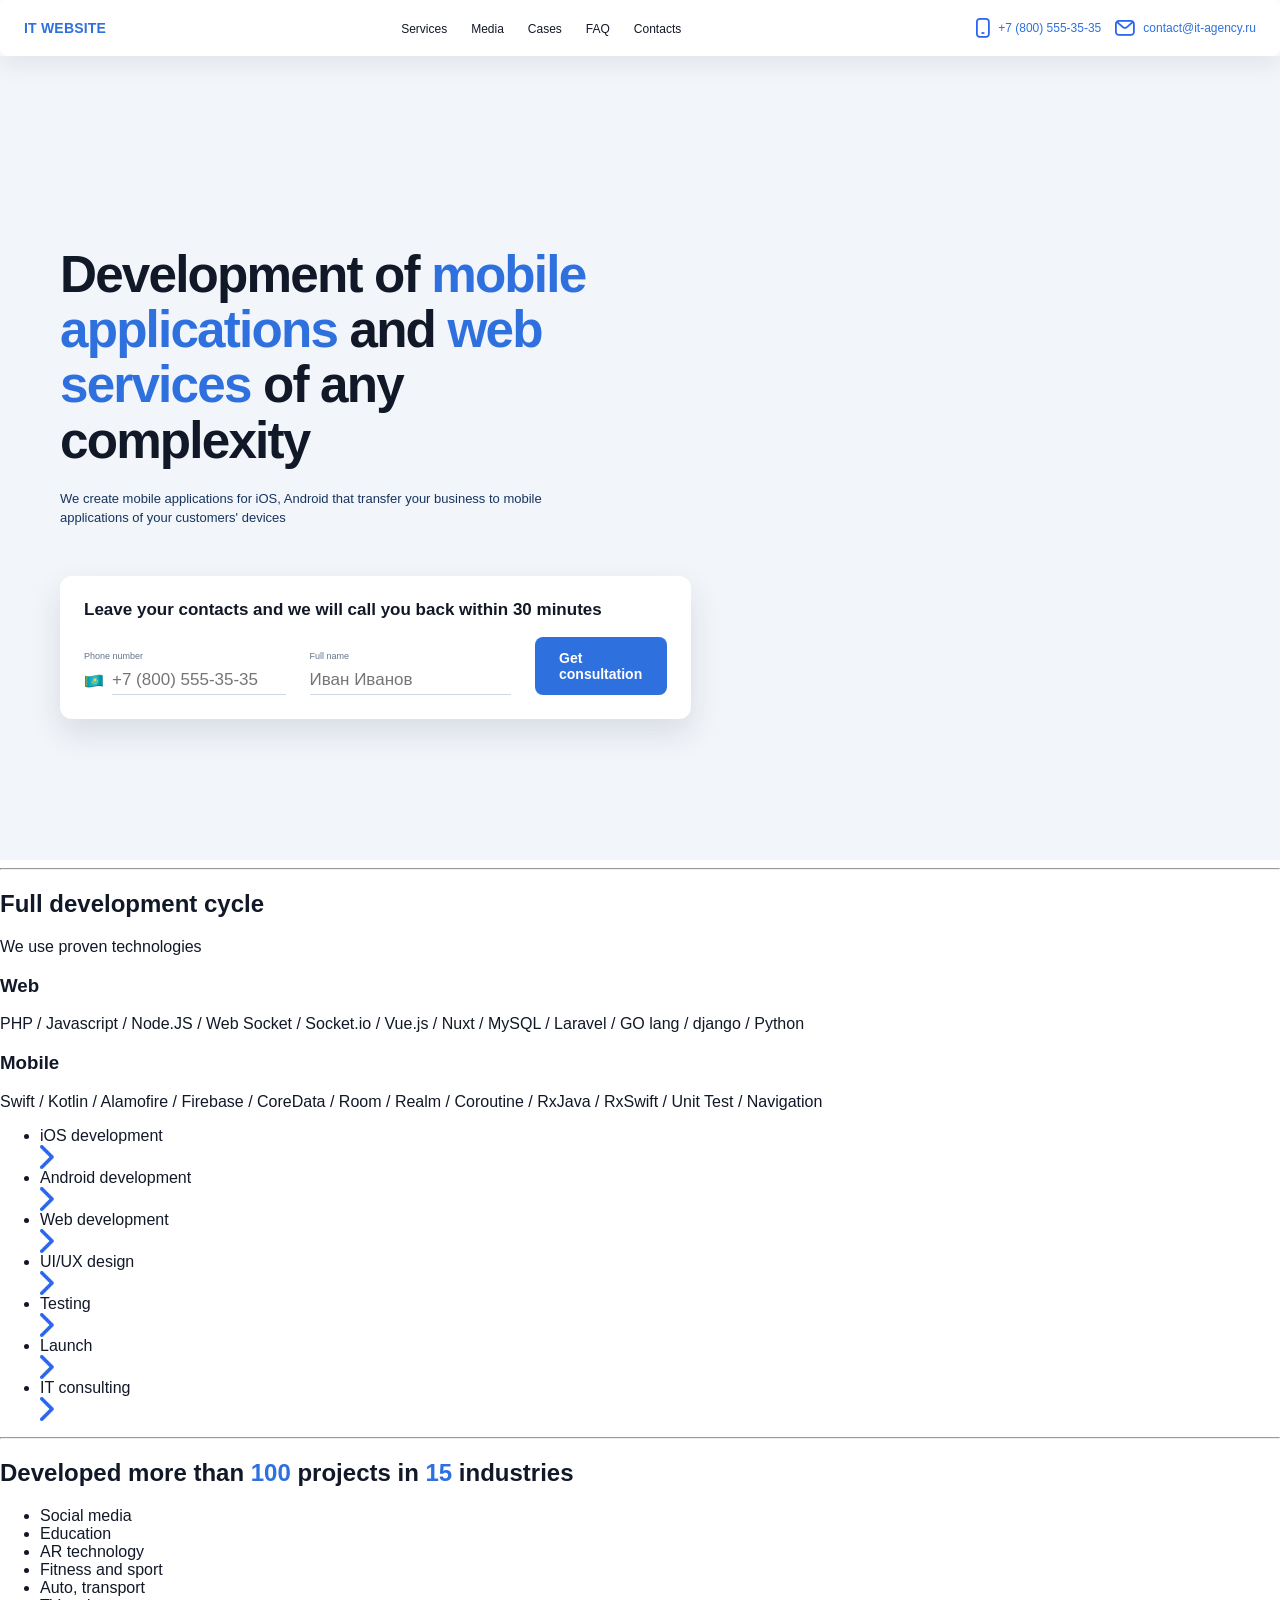
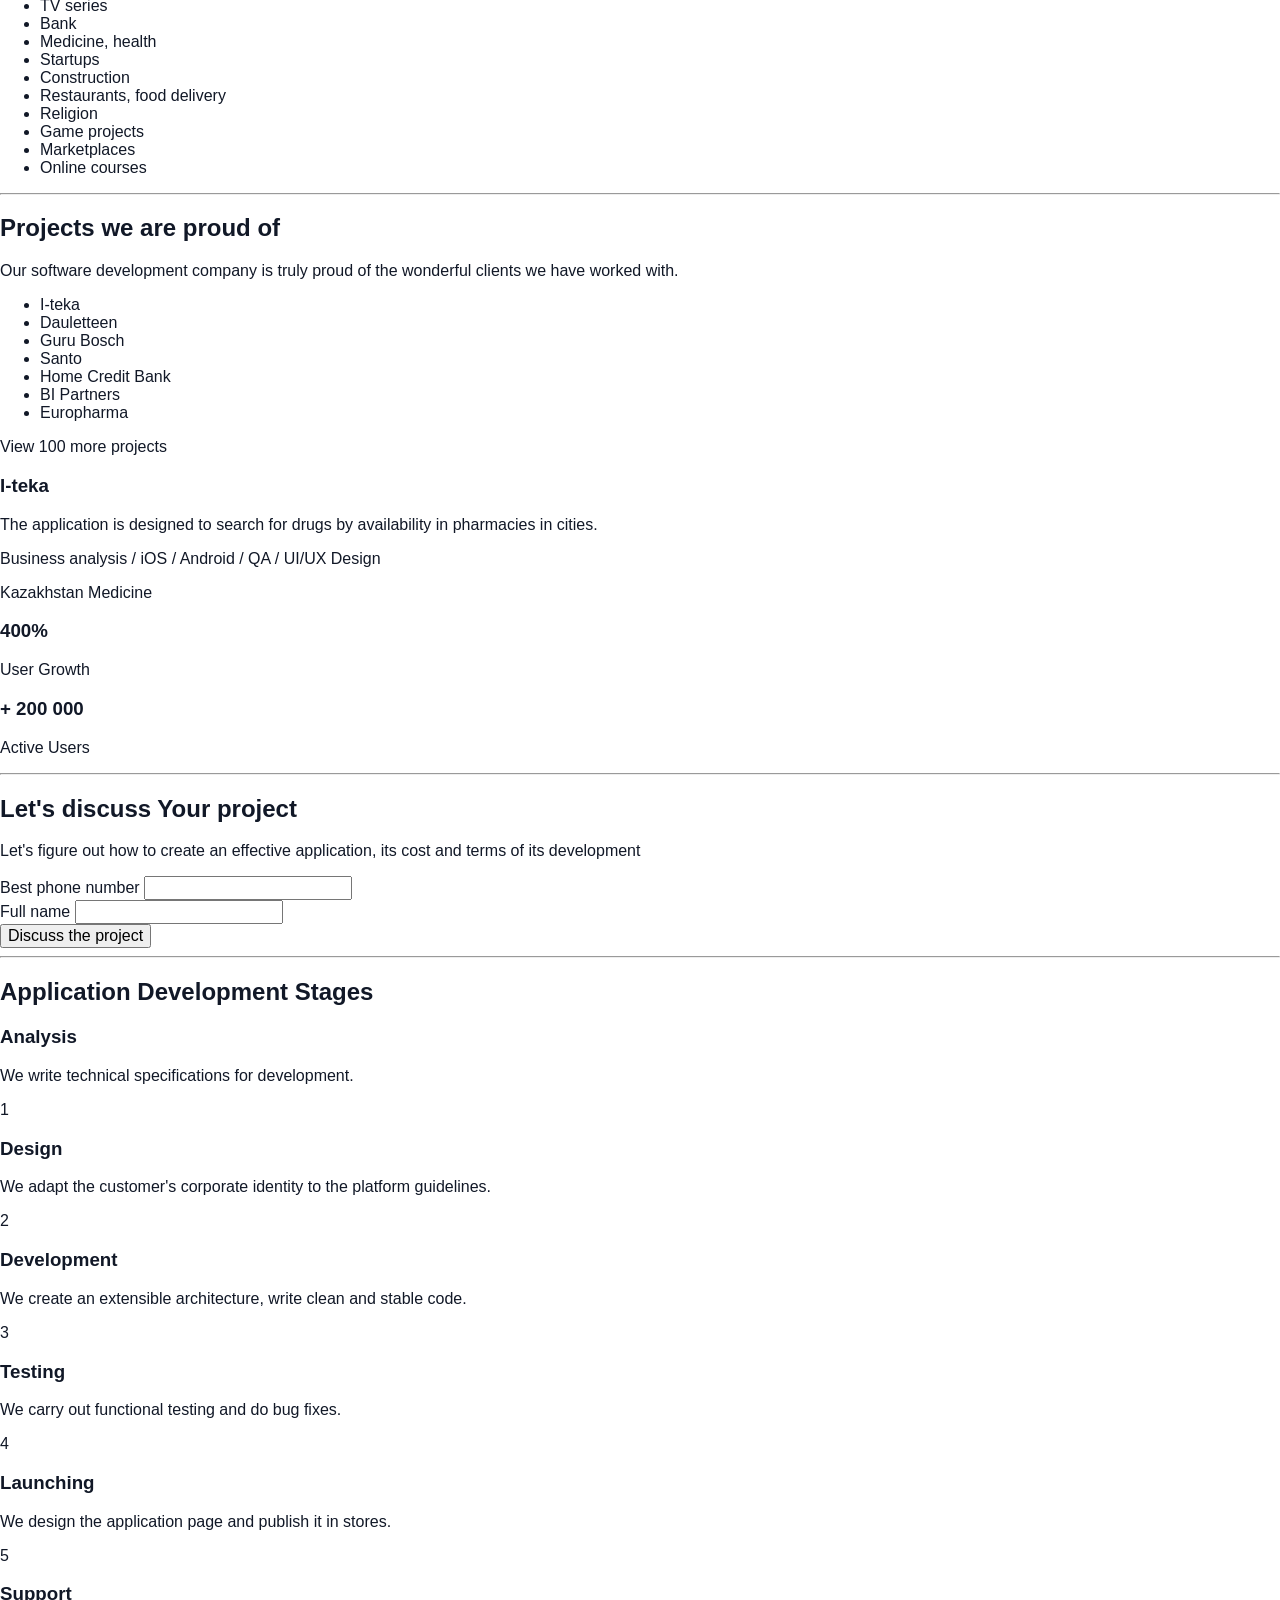
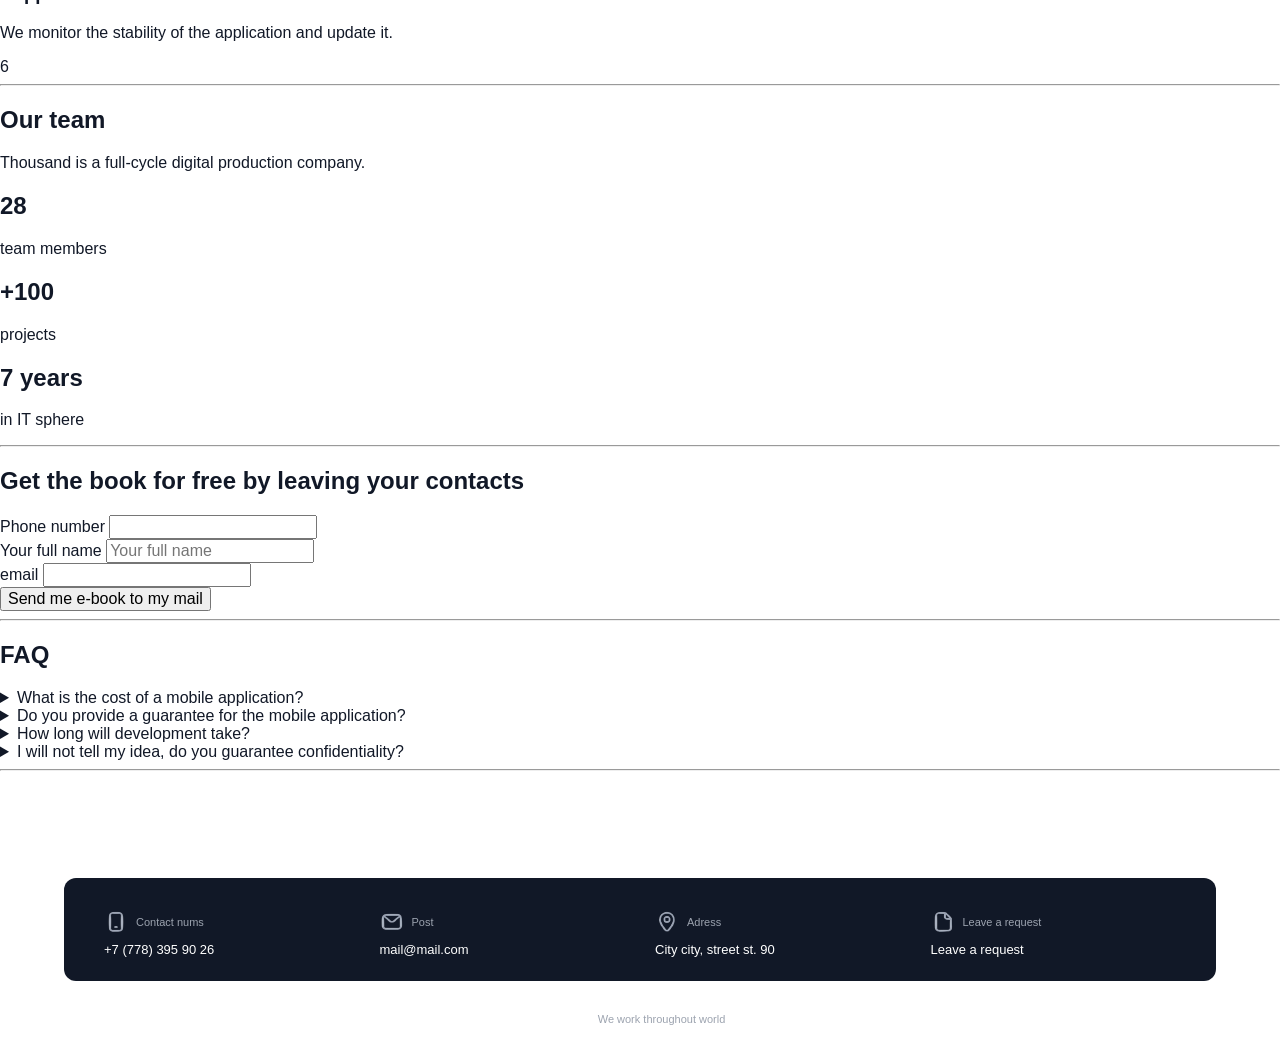
==== commit 7cb3f858: "." ====
--- a/index.html
+++ b/index.html
@@ -4,389 +4,339 @@
     <meta charset="UTF-8">
     <meta name="viewport" content="width=device-width, initial-scale=1.0">
     <link rel="stylesheet" href="src/styles/style.css">
-    <title>5 лабораторная</title>
+    <title>4 лабораторная</title>
 </head>
 <body>
-    <header class="header">
-        <input type="checkbox" id="menu_toggle" class="header_toggle">
-        <label for="menu_toggle" class="header_burger" aria-label="Открыть меню"><span></span></label>
-
-        <span class="header_title accent_color">IT WEBSITE</span>
-
-        <div class="header_menu">
-            <label for="menu_toggle" class="header_close" aria-label="Закрыть меню"></label>
-            <span class="header_menu_title accent_color">IT WEBSITE</span>
+    <div class="page_background">
+        <header class="header">
+            <span class="header_title accent_color">IT WEBSITE</span>
 
             <nav class="header_navbar">
                 <ul>
-                    <li><a href="#Services" class="navbar_text">Services</a></li>
-                    <li><a href="#Media" class="navbar_text">Media</a></li>
-                    <li><a href="#Cases" class="navbar_text">Cases</a></li>
-                    <li><a href="#FAQ" class="navbar_text">FAQ</a></li>
-                    <li><a href="#Contacts" class="navbar_text">Contacts</a></li>
+                    <li><a href="#services">Services</a></li>
+                    <li><a href="#media">Media</a></li>
+                    <li><a href="#cases">Cases</a></li>
+                    <li><a href="#faq">FAQ</a></li>
+                    <li><a href="#contacts">Contacts</a></li>
                 </ul>
             </nav>
 
-            <address class="header_contacts">
+            <div class="header_contacts">
                 <div class="header_phones">
                     <img src="src/img/header_phone.jpg" class="header_img_phone" alt="">
                     <a href="tel:+78005553535" class="accent_color">+7 (800) 555-35-35</a>
-                    <a href="tel:+74951234567" class="accent_color">+7 (495) 123-45-67</a>
-                </div>
-
+                </div>
                 <div class="header_email">
                     <img src="src/img/header_mail.jpg" class="header_img_mail" alt="">
                     <a href="mailto:contact@it-agency.ru" class="accent_color">contact@it-agency.ru</a>
                 </div>
-            </address>
-        </div>
-
-        <a href="mailto:contact@it-agency.ru" class="header_email_top accent_color">
-            <img src="src/img/header_mail.jpg" class="header_img_mail" alt="">
-            contact@it-agency.ru
-        </a>
-    </header>
-
-    <main>
-        <section class="main_section">
-            <div class="section_content">
-                <h1 class="section_title">
-                    Development of <span class="blue_clr">mobile
-                    applications </span> and <span class="blue_clr">web services</span> of
-                    any complexity
-                </h1>
-
-                <p class="section_description">
-                    We create mobile applications for iOS, Android that transfer your 
-                    business to mobile applications of your customers' devices
-                </p>
-            </div>
-
-            <form action="#" method="post" class="contact_form">
-                <h2 class="contact_form_title"> 
-                    Leave your contacts and we will call you back within 30 minutes
+            </div>
+        </header>
+
+        <main>
+            
+            <section class="main_section" id="services">
+                <div class="section_content">
+                    <h1 class="section_title">
+                        Development of <span class="blue_clr">mobile applications</span> and <span class="blue_clr">web services</span> of any complexity
+                    </h1>
+                    <p class="section_description">
+                        We create mobile applications for iOS, Android that transfer your business to mobile applications of your customers' devices
+                    </p>
+                </div>
+
+                <form action="#" method="post" class="contact_form">
+                    <h2 class="contact_form_title"> 
+                        Leave your contacts and we will call you back within 30 minutes
+                    </h2>
+                    <div class="form_container">
+                        <div class="contact_form_element">
+                            <label for="phone">Phone number</label>
+                            <div class="phone_block">
+                                <img src="src/img/flag.png" class="country_img" alt="">
+                                <input id="phone" type="tel" placeholder="+7 (800) 555-35-35">
+                            </div>
+                        </div>
+
+                        <div class="contact_form_element">
+                            <label for="name">Full name</label>
+                            <input id="name" type="text" placeholder="Иван Иванов">
+                        </div>
+                        
+                        <button class="contact_form_button" type="submit">Get consultation</button>
+                    </div>
+                </form>
+            </section>
+
+            <hr>
+
+            <section class="cycle_section">
+                <div class="cycle_left_case">
+                    <h2 class="cycle_title">Full development cycle</h2>
+                    <p class="cycle_description">We use proven technologies</p>
+
+                    <div class="cycle_left_case_programm">
+                        <h3 class="cycle_subtitle">Web</h3>
+                        <p class="cycle_subdescription">
+                            PHP <span class="cycle_slash">/</span> Javascript <span class="cycle_slash">/</span> Node.JS 
+                            <span class="cycle_slash">/</span> Web Socket <span class="cycle_slash">/</span> Socket.io 
+                            <span class="cycle_slash">/</span> Vue.js <span class="cycle_slash">/</span>
+                            Nuxt <span class="cycle_slash">/</span> MySQL <span class="cycle_slash">/</span> Laravel <span class="cycle_slash">/</span> 
+                            GO lang <span class="cycle_slash">/</span> django <span class="cycle_slash">/</span> Python
+                        </p>
+                        
+                        <h3 class="cycle_subtitle">Mobile</h3>
+                        <p class="cycle_subdescription">
+                            Swift <span class="cycle_slash">/</span> Kotlin <span class="cycle_slash">/</span> 
+                            Alamofire <span class="cycle_slash">/</span> Firebase <span class="cycle_slash">/</span> 
+                            CoreData <span class="cycle_slash">/</span> Room <span class="cycle_slash">/</span> 
+                            Realm <span class="cycle_slash">/</span> Coroutine <span class="cycle_slash">/</span> 
+                            RxJava <span class="cycle_slash">/</span> RxSwift <span class="cycle_slash">/</span> 
+                            Unit Test <span class="cycle_slash">/</span> Navigation
+                        </p>
+                    </div>
+                </div>
+
+                <div class="cycle_right_case">
+                    <ul class="technologies_list">
+                        <li><a href="">iOS development<img src="src/img/strelka.png" class="link_arrow" alt=""></a></li>
+                        <li><a href="">Android development<img src="src/img/strelka.png" class="link_arrow" alt=""></a></li>
+                        <li><a href="">Web development<img src="src/img/strelka.png" class="link_arrow" alt=""></a></li>
+                        <li><a href="">UI/UX design<img src="src/img/strelka.png" class="link_arrow" alt=""></a></li>
+                        <li><a href="">Testing<img src="src/img/strelka.png" class="link_arrow" alt=""></a></li>
+                        <li><a href="">Launch<img src="src/img/strelka.png" class="link_arrow" alt=""></a></li>
+                        <li><a href="">IT consulting<img src="src/img/strelka.png" class="link_arrow" alt=""></a></li>
+                    </ul>
+                </div>
+            </section>
+
+            <hr>
+
+            <section class="industries" id="cases">
+                <h2 class="industries_title">
+                    Developed more than <span class="blue_clr">100</span>
+                    projects in <span class="blue_clr">15</span> industries
                 </h2>
 
-                <div class="form_container">
-                    <div class="contact_form_element">
-                        <label for="phone">Phone number</label>
-                        <div class="phone_block">
-                            <img src="src/img/flag.png" class="country_img">
-                            <input id="phone" type="tel" placeholder="+7 (800) 555-35-35">
-                        </div>
-                    </div>
-
-                    <div class="contact_form_element">
-                        <label for="name">Full name</label>
-                        <input id="name" type="text" placeholder="Иван Иванов">
-                    </div>
+                <ul class="industries_list">
+                    <li class="industries_list_element">Social media</li>
+                    <li class="industries_list_element">Education</li>
+                    <li class="industries_list_element">AR technology</li>
+                    <li class="industries_list_element">Fitness and sport</li>
+                    <li class="industries_list_element">Auto, transport</li>
+                    <li class="industries_list_element">TV series</li>
+                    <li class="industries_list_element">Bank</li>
+                    <li class="industries_list_element">Medicine, health</li>
+                    <li class="industries_list_element">Startups</li>
+                    <li class="industries_list_element">Construction</li>
+                    <li class="industries_list_element">Restaurants, food delivery</li>
+                    <li class="industries_list_element">Religion</li>
+                    <li class="industries_list_element">Game projects</li>
+                    <li class="industries_list_element">Marketplaces</li>
+                    <li class="industries_list_element">Online courses</li>
+                </ul>
+            </section>
+
+            <hr>
+
+            <section class="projects">
+                <h2 class="projects_title">Projects we are proud of</h2>
+                <p class="projects_description">Our software development company is truly proud of the wonderful clients we have worked with.</p>
+
+                <div class="projects_items_list">
+                    <nav class="projects_navbar">
+                        <ul class="projects_list">
+                            <li><a href="">I-teka</a></li>
+                            <li><a href="">Dauletteen</a></li>
+                            <li><a href="">Guru Bosch</a></li>
+                            <li><a href="">Santo</a></li>
+                            <li><a href="">Home Credit Bank</a></li>
+                            <li><a href="">BI Partners</a></li>
+                            <li><a href="">Europharma</a></li>
+                        </ul>
+                    </nav>
+
+                    <a class="projects_button" href="">View 100 more projects</a>
+                </div>
+
+                <article class="projects_article">
+                    <h3 class="projects_article_title">I-teka</h3>
+                    <p class="projects_article_description">The application is designed to search for drugs by availability in pharmacies in cities.</p>
+
+                    <p class="projects_article_list">
+                        Business analysis / iOS / Android / QA / UI/UX Design
+                    </p>
+
+                    <div class="projects_article_tags">
+                        <span class="projects_article_tag_text">Kazakhstan</span>
+                        <span class="projects_article_tag_text">Medicine</span>
+                    </div>
+
+                    <div class="projects_article_stats">
+                        <h3 class="projects_article_stats_title">400%</h3>
+                        <p class="projects_article_stats_description">User Growth</p>
+                        
+                        <h3 class="projects_article_stats_title">+ 200 000</h3>
+                        <p class="projects_article_stats_description">Active Users</p>
+                    </div>
+                </article>
+            </section>
+
+            <hr>
+
+            <section class="discuss">
+                <div class="discuss_left_case">
+                    <h2 class="discuss_title">Let's discuss Your project</h2>
+                    <p class="discuss_description">Let's figure out how to create an effective application, its cost and terms of its development</p>
+                </div>
+
+                <div class="discuss_right_case">
+                    <form action="#" method="post" class="discuss_form">
+                        <div class="discuss_form_item">
+                            <label for="discuss_phone_field">Best phone number</label>
+                            <input id="discuss_phone_field" type="tel">
+                        </div>
+
+                        <div class="discuss_form_item">
+                            <label for="discuss_name_field">Full name</label>
+                            <input id="discuss_name_field" type="text">
+                        </div>
+
+                        <button class="discuss_form_button" type="submit">Discuss the project</button>
+                    </form>
+                </div>
+            </section>
+
+            <hr>
+
+            <section class="application" id="media">
+                <h2 class="application_title">Application Development Stages</h2>
+
+                <div class="application_item">
+                    <h3 class="application_item_title">Analysis</h3>
+                    <p class="application_description">We write technical specifications for development.</p>
+                    <span class="background_number">1</span>
+                </div>
+
+                <div class="application_item">
+                    <h3 class="application_item_title">Design</h3>
+                    <p class="application_description">We adapt the customer's corporate identity to the platform guidelines.</p>
+                    <span class="background_number">2</span>
+                </div>
+
+                <div class="application_item">
+                    <h3 class="application_item_title">Development</h3>
+                    <p class="application_description">We create an extensible architecture, write clean and stable code.</p>
+                    <span class="background_number">3</span>
+                </div>
+
+                <div class="application_item">
+                    <h3 class="application_item_title">Testing</h3>
+                    <p class="application_description">We carry out functional testing and do bug fixes.</p>
+                    <span class="background_number">4</span>
+                </div>
+
+                <div class="application_item">
+                    <h3 class="application_item_title">Launching</h3>
+                    <p class="application_description">We design the application page and publish it in stores.</p>
+                    <span class="background_number">5</span>
+                </div>
+
+                <div class="application_item">
+                    <h3 class="application_item_title">Support</h3>
+                    <p class="application_description">We monitor the stability of the application and update it.</p>
+                    <span class="background_number">6</span>
+                </div>
+            </section>
+
+            <hr>
+
+            <!-- Команда -->
+            <section class="team">
+                <div class="team_left_case">
+                    <h2 class="team_title">Our team</h2>
+                    <p class="team_description">Thousand is a full-cycle digital production company.</p>
+
+                    <div class="team_stats">
+                        <h2 class="team_stats_title">28</h2>
+                        <p class="team_stats_description">team members</p>
+                    </div>
+
+                    <div class="team_stats">
+                        <h2 class="team_stats_title">+100</h2>
+                        <p class="team_stats_description">projects</p>
+                    </div>
+
+                    <div class="team_stats">
+                        <h2 class="team_stats_title">7 years</h2>
+                        <p class="team_stats_description">in IT sphere</p>
+                    </div>
+                </div>
+            </section>
+
+            <hr>
+
+            <!-- Книга -->
+            <section class="book">
+                <div class="book_text">
+                    <h2 class="book_title">Get the book for free by leaving your contacts</h2>
+
+                    <form action="#" method="post" class="book_form">
+                        <div class="book_form_item">
+                            <label for="book_phone_field">Phone number</label>
+                            <input id="book_phone_field" type="tel">
+                        </div>
+                        
+                        <div class="book_form_item">
+                            <label for="book_name_field">Your full name</label>
+                            <input id="book_name_field" type="text" placeholder="Your full name">
+                        </div>
+
+                        <div class="book_form_item">
+                            <label for="book_email_field">email</label>
+                            <input id="book_email_field" type="email">
+                        </div>
+
+                        <button class="book_form_button" type="submit">Send me e-book to my mail</button>
+                    </form>
+                </div>
+            </section>
+
+            <hr>
+
+            <!-- FAQ -->
+            <section class="faq" id="faq">
+                <h2 class="faq_title">FAQ</h2>
+
+                <div class="faq_list">
+                    <details class="faq_item">
+                        <summary class="faq_question">What is the cost of a mobile application?</summary>
+                        <p class="faq_answer">Answer.</p>
+                    </details>
+
+                    <details class="faq_item">
+                        <summary class="faq_question">Do you provide a guarantee for the mobile application?</summary>
+                        <p class="faq_answer">Answer.</p>
+                    </details>
                     
-                    <button class="contact_form_button" type="submit">Get consultation</button>
-                </div>
-            </form>
-        </section>
-
-        <section class="cycle_section">
-            <div class="cycle_left_case">
-                <h2 class="cycle_title">
-                    Full development cycle
-                </h2>
-                <p class="cycle_description">
-                    We use proven technologies
-                </p>
-
-                <div class="cycle_left_case_programm">
-                    <h3 class="cycle_subtitle">Web</h3>
-                    <p class="cycle_subdescription">
-                        PHP <span class="cycle_slash">/</span> Javascript <span class="cycle_slash">/</span> Node.JS 
-                        <span class="cycle_slash">/</span> Web Socket <span class="cycle_slash">/</span> Socket.io 
-                        <span class="cycle_slash">/</span> Vue.js <span class="cycle_slash">/</span>
-                        Nuxt <span class="cycle_slash">/</span> MySQL <span class="cycle_slash">/</span> Laravel <span class="cycle_slash">/</span> 
-                        GO lang <span class="cycle_slash">/</span> django <span class="cycle_slash">/</span> Python
-                    </p>
-                    
-                    <h3 class="cycle_subtitle">Mobile</h3>
-                    <p class="cycle_subdescription">
-                        Swift <span class="cycle_slash">/</span> Kotlin <span class="cycle_slash">/</span> 
-                        Alamofire <span class="cycle_slash">/</span> Firebase <span class="cycle_slash">/</span> 
-                        CoreData <span class="cycle_slash">/</span> Room <span class="cycle_slash">/</span> 
-                        Realm <span class="cycle_slash">/</span> Coroutine <span class="cycle_slash">/</span> 
-                        RxJava <span class="cycle_slash">/</span> RxSwift <span class="cycle_slash">/</span> 
-                        Unit Test <span class="cycle_slash">/</span> Navigation
-                    </p>
-                </div>
-            </div>
-
-            <div class="cycle_right_case">
-                <ul class="technologies_list">
-                    <li><a href="">iOS development<img src="src/img/strelka.png" class="link_arrow" alt=""></a></li>
-                    <li><a href="">Android development<img src="src/img/strelka.png" class="link_arrow" alt=""></a></li>
-                    <li><a href="">Web development<img src="src/img/strelka.png" class="link_arrow" alt=""></a></li>
-                    <li><a href="">UI/UX design<img src="src/img/strelka.png" class="link_arrow" alt=""></a></li>
-                    <li><a href="">Testing<img src="src/img/strelka.png" class="link_arrow" alt=""></a></li>
-                    <li><a href="">Launch<img src="src/img/strelka.png" class="link_arrow" alt=""></a></li>
-                    <li><a href="">IT consulting<img src="src/img/strelka.png" class="link_arrow" alt=""></a></li>
-                </ul>
-            </div>
-        </section>
-
-        <hr>
-
-        <section class="industries">
-            <h2 class="industries_title">
-                Developed more than <span class="blue_clr">100</span>
-                projects in <span class="blue_clr">15</span> industries
-            </h2>
-
-            <ul class="industries_list">
-                <li class="industries_list_element"><img src="" class="industries_list_img">industri</li>
-                <li class="industries_list_element"><img src="" class="industries_list_img">industri</li>
-                <li class="industries_list_element"><img src="" class="industries_list_img">industri</li>
-                <li class="industries_list_element"><img src="" class="industries_list_img">industri</li>
-                <li class="industries_list_element"><img src="" class="industries_list_img">industri</li>
-                <li class="industries_list_element"><img src="" class="industries_list_img">industri</li>
-                <li class="industries_list_element"><img src="" class="industries_list_img">industri</li>
-                <li class="industries_list_element"><img src="" class="industries_list_img">industri</li>
-                <li class="industries_list_element"><img src="" class="industries_list_img">industri</li>
-                <li class="industries_list_element"><img src="" class="industries_list_img">industri</li>
-                <li class="industries_list_element"><img src="" class="industries_list_img">industri</li>
-                <li class="industries_list_element"><img src="" class="industries_list_img">industri</li>
-                <li class="industries_list_element"><img src="" class="industries_list_img">industri</li>
-                <li class="industries_list_element"><img src="" class="industries_list_img">industri</li>
-                <li class="industries_list_element"><img src="" class="industries_list_img">industri</li>
-            </ul>
-        </section>
-
-        <hr>
-
-        <section class="projects">
-            <h2 class="projects_title">projects...</h2>
-            <p class="projects_description">
-                our...
-            </p>
-
-            <div class="projects_items_list">
-                <nav class="projects_navbar">
-                    <ul class="projects_list">
-                        <li><a href="">project</a></li>
-                        <li><a href="">project</a></li>
-                        <li><a href="">project</a></li>
-                        <li><a href="">project</a></li>
-                        <li><a href="">project</a></li>
-                        <li><a href="">project</a></li>
-                        <li><a href="">project</a></li>
-                    </ul>
-                </nav>
-
-                <a class="projects_button" href="">View...</a>
-            </div>
-
-            <article class="projects_article">
-                <h3 class="projects_article_title">I-teka</h3>
-                <p class="projects_article_description">
-                    the application...
-                </p>
-
-                <p class="projects_article_list">
-                    Business analysis / iOS / Android / QA / UI/UX Design
-                </p>
-
-                <div class="projects_article_tags">
-                    <img src="" class="projects_article_tag_img">
-                    <span class="projects_article_tag_text">Kazakhstan</span>
-                    
-                    <img src="" class="projects_article_tag_img">
-                    <span class="projects_article_tag_text">Medicine</span>
-                </div>
-
-                <div class="projects_article_stats">
-                    <h3 class="projects_article_stats_title">400%</h3>
-                    <p class="projects_article_stats_description">User Growth</p>
-                    
-                    <h3 class="projects_article_stats_title">+ 200 000</h3>
-                    <p class="projects_article_stats_description">Active Users</p>
-                </div>
-                
-                <div class="download_images">
-                    <img src="" class="download_images_item">
-                    <img src="" class="download_images_item">
-                </div>
-            </article>
-        </section>
-
-        <hr>
-
-        <section class="discuss">
-            <div class="discuss_left_case">
-                <h2 class="discuss_title">
-                    Let's...
-                </h2>
-
-                <p class="discuss_description">
-                    Let's...
-                </p>
-            </div>
-
-            <div class="discuss_right_case">
-                <form action="#" method="post" class="discuss_form">
-                    <div class="discuss_form_item">
-                        <label for="discuss_phone_field">Best phone number</label>
-                        <input id="discuss_phone_field" type="tel">
-                    </div>
-
-                    <div class="discuss_form_item">
-                        <label for="discuss_name_field">Full name</label>
-                        <input id="discuss_name_field" type="text">
-                    </div>
-
-                    <button class="discuss_form_button" type="submit">Discuss the project</button>
-                </form>
-            </div>
-        </section>
-
-        <hr>
-
-        <section class="application">
-            <h2 class="application_title">Application Development Stages</h2>
-
-            <div class="application_item">
-                <img src="" class="application_img">
-                <h3 class="application_item_title">application title</h3>
-                <p class="application_description">application description</p>
-                <span class="background_number">1</span>
-            </div>
-
-            <div class="application_item">
-                <img src="" class="application_img">
-                <h3 class="application_item_title">application title</h3>
-                <p class="application_description">application description</p>
-                <span class="background_number">2</span>
-            </div>
-
-            <div class="application_item">
-                <img src="" class="application_img">
-                <h3 class="application_item_title">application title</h3>
-                <p class="application_description">application description</p>
-                <span class="background_number">3</span>
-            </div>
-
-            <div class="application_item">
-                <img src="" class="application_img">
-                <h3 class="application_item_title">application title</h3>
-                <p class="application_description">application description</p>
-                <span class="background_number">4</span>
-            </div>
-
-            <div class="application_item">
-                <img src="" class="application_img">
-                <h3 class="application_item_title">application title</h3>
-                <p class="application_description">application description</p>
-                <span class="background_number">5</span>
-            </div>
-
-            <div class="application_item">
-                <img src="" class="application_img">
-                <h3 class="application_item_title">application title</h3>
-                <p class="application_description">application description</p>
-                <span class="background_number">6</span>
-            </div>
-        </section>
-
-        <hr>
-
-        <section class="team">
-            <div class="team_left_case">
-                <h2 class="team_title">Our team</h2>
-                <p class="team_description">
-                    Thousand...
-                </p>
-
-                <div class="team_stats">
-                    <h2 class="team_stats_title">28</h2>
-                    <p class="team_stats_description">team members</p>
-                </div>
-
-                <div class="team_stats">
-                    <h2 class="team_stats_title">+100</h2>
-                    <p class="team_stats_description">projects</p>
-                </div>
-
-                <div class="team_stats">
-                    <h2 class="team_stats_title">7 years</h2>
-                    <p class="team_stats_description">in IT sphere</p>
-                </div>
-            </div>
-
-            <div class="team_right_case">
-                <figure class="video_figure">
-                    <video src=""></video>
-                </figure>
-            </div>
-        </section>
-
-        <hr>
-
-        <section class="book">
-            <div class="book_text">
-                <h2 class="book_title">
-                    Get the book...
-                </h2>
-
-                <form action="#" method="post" class="book_form">
-                    <div class="book_form_item">
-                        <img src="src/img/flag.png" class="country_img">
-                        <label for="book_phone_field">Phone number</label>
-                        <input id="book_phone_field" type="tel">
-                    </div>
-                    
-                    <div class="book_form_item">
-                        <input id="book_name_field" type="text" placeholder="Your full name">
-                    </div>
-
-                    <div class="book_form_item">
-                        <label for="book_email_field">email</label>
-                        <input id="book_email_field" type="email">
-                    </div>
-
-                    <button class="book_form_button" type="submit">send me ebook to my mail</button>
-                </form>
-            </div>
-
-            <img src="" class="book_img">
-        </section>
-
-        <hr>
-
-        <section class="faq">
-            <h2 class="faq_title">FAQ</h2>
-
-            <div class="faq_list">
-                <details class="faq_item">
-                    <summary class="faq_question">question</summary>
-                    <p class="faq_answer">answer</p>
-                </details>
-
-                <details class="faq_item">
-                    <summary class="faq_question">question</summary>
-                    <p class="faq_answer">answer</p>
-                </details>
-                
-                <details class="faq_item">
-                    <summary class="faq_question">question</summary>
-                    <p class="faq_answer">answer</p>
-                </details>
-
-                <details class="faq_item">
-                    <summary class="faq_question">question</summary>
-                    <p class="faq_answer">answer</p>
-                </details>
-            </div>
-        </section>
-
-        <hr>
-    </main>
-
-    <footer class="footer">
+                    <details class="faq_item">
+                        <summary class="faq_question">How long will development take?</summary>
+                        <p class="faq_answer">Answer.</p>
+                    </details>
+
+                    <details class="faq_item">
+                        <summary class="faq_question">I will not tell my idea, do you guarantee confidentiality?</summary>
+                        <p class="faq_answer">Answer.</p>
+                    </details>
+                </div>
+            </section>
+
+            <hr>
+        </main>
+    </div>
+
+    <!-- Футер надежно зафиксирован внизу -->
+    <footer class="footer" id="contacts">
         <a href="" class="footer_title">IT WEBSITE</a>
         
         <div class="footer_items">
@@ -395,7 +345,6 @@
                     <img src="src/img/phone_footer.png" class="footer_item_title_icon" alt="">
                     <p class="footer_item_description">Contact nums</p>
                 </div>
-
                 <p class="footer_item_info">+7 (778) 395 90 26</p>
             </div>
 
@@ -404,7 +353,6 @@
                     <img src="src/img/email_footer.png" class="footer_item_title_icon" alt="">
                     <p class="footer_item_description">Post</p>
                 </div>
-    
                 <p class="footer_item_info">mail@mail.com</p>
             </div>
             
@@ -413,7 +361,6 @@
                     <img src="src/img/geo_footer.png" class="footer_item_title_icon" alt="">
                     <p class="footer_item_description">Adress</p>
                 </div>
-    
                 <p class="footer_item_info">City city, street st. 90</p>
             </div>
             
@@ -422,7 +369,6 @@
                     <img src="src/img/doc_footer.png" class="footer_item_title_icon" alt="">
                     <p class="footer_item_description">Leave a request</p>
                 </div>
-    
                 <p class="footer_item_info">Leave a request</p>
             </div>
         </div>
--- a/src/styles/style.css
+++ b/src/styles/style.css
@@ -1,66 +1,124 @@
-@import url(fonts.css);
+@import "./global.css";
+@import "./fonts.css";
+@import "./utils.css";
+
+*,
+*::before,
+*::after {
+    box-sizing: border-box;
+}
+
+html {
+    scroll-behavior: smooth;
+}
+
+html,
+body {
+    margin: 0;
+    min-height: 100%;
+}
+
+body {
+    min-height: 100vh;
+    display: flex;
+    flex-direction: column;
+    font-family: Arial, Helvetica, sans-serif;
+    color: #111827;
+    background: #ffffff;
+}
+
+.page_background {
+    flex: 1 0 auto;
+    position: relative;
+}
 
 a {
+    color: inherit;
     text-decoration: none;
-    font-style: normal;
-    color: #000000;
-}
-
-p, h1, h2, h3 {
-    margin: 0;
-}
-
-body {
-    position: relative;
-    margin: 0;
-    padding: 20px 0 0 0;
-    display: flex;
-    flex-direction: column;
-    min-height: 100vh;
-}
-
-body::before {
-    content: "";
-    position: absolute;
+}
+
+button,
+input,
+textarea {
+    font: inherit;
+}
+
+button {
+    cursor: pointer;
+}
+
+img {
+    display: block;
+    max-width: 100%;
+}
+
+.header {
+    position: sticky;
     top: 0;
     left: 0;
+    z-index: 1000;
     width: 100%;
-    height: 900px;
-    z-index: -1;
-    background-color: #f2f4f7;
-    background-image: url(../img/background.png);
-    background-position: top right;
-    background-repeat: no-repeat;
-}
-
-.main_section {
-    min-height: 804px;
-}
-
-.header {
-    position: sticky;
-    top: 10px;
-    z-index: 50;
-    display: flex;
+    padding: 18px 24px;
+    display: flex;
+    align-items: center;
     justify-content: space-between;
-    align-items: center;
-    gap: 80px;
-    background-color: #ffffff;
-    border-radius: 12px;
-    margin: 0 108px 20px;
-    padding: 0 20px;
-    height: 56px;
-    box-shadow: 0px 2px 4px 0px rgba(0, 0, 0, 0.08);
+    gap: 28px;
+    background: #ffffff;
+    border-radius: 8px;
+    box-shadow: 0 8px 24px rgba(25, 42, 70, 0.08);
+}
+
+.header_title {
+    flex-shrink: 0;
+    font-size: 14px;
+    font-weight: 700;
+    letter-spacing: 0.2px;
+}
+
+.accent_color {
+    color: #2f70df;
+}
+
+.header_navbar {
+    margin-left: auto;
+    margin-right: auto;
 }
 
 .header_navbar ul {
     display: flex;
-    gap: 23px;
+    align-items: center;
+    gap: 24px;
+    margin: 0;
+    padding: 0;
     list-style: none;
-    margin: 0;
-    padding: 0;
-    font-family: 'SF-Pro-medium', sans-serif;
-    font-size: 14px;
+}
+
+.header_navbar a {
+    font-size: 12px;
+    color: #111827;
+    transition: color 0.2s ease;
+}
+
+.header_navbar a:hover {
+    color: #2f70df;
+}
+
+.header_contacts {
+    display: flex;
+    align-items: center;
+    gap: 14px;
+}
+
+.header_phones,
+.header_email {
+    display: flex;
+    align-items: center;
+    gap: 8px;
+}
+
+.header_contacts a {
+    white-space: nowrap;
+    font-size: 12px;
 }
 
 .header_img_phone {
@@ -73,125 +131,98 @@
     height: 16px;
 }
 
-.header_contacts {
-    display: flex;
-    align-items: center;
-    gap: 32px;
-    font-family: 'SF-Pro-medium', sans-serif;
-    font-size: 14px;
-}
-
-.header_phones, .header_email {
-    display: flex;
-    align-items: center;
-    gap: 8px;
-}
-
-.accent_color {
-    color: #2D66EE;
-}
-
-.header_title {
-    font-size: 20px;
-    font-family: 'Inter-Bold', sans-serif;
+.main_section {
+    position: relative;
+    min-height: 804px;
+    display: flex;
+    flex-direction: column;
+    justify-content: center;
+    padding: 120px max(24px, calc((100% - 1160px) / 2)) 70px;
+    background: #f2f5f9;
+}
+
+.section_content {
+    position: relative;
+    z-index: 3;
+    width: 50%;
+    max-width: 560px;
+    display: flex;
+    flex-direction: column;
+    gap: 22px;
 }
 
 .section_title {
-    font-size: 36px;
-    font-family: 'Inter-Bold', sans-serif;
-}
-
-.section_title, .section_description {
-    margin: 0;
+    margin: 0;
+    font-size: clamp(42px, 4vw, 58px);
+    line-height: 1.08;
+    font-weight: 700;
+    letter-spacing: -1.8px;
+    color: #111827;
 }
 
 .blue_clr {
-    color: #306FF5;
+    color: #2f70df;
 }
 
 .section_description {
-    font-size: 15px;
-    font-family: 'SF-Pro-medium', sans-serif;
-}
-
-.section_content {
-    display: flex;
-    flex-direction: column;
-    margin: 80px 0 0 108px;
+    margin: 0;
+    max-width: 510px;
+    font-size: 13px;
+    line-height: 1.45;
+    color: #16345f;
+}
+
+.contact_form {
+    width: 100%;
+    max-width: 631px;
+    margin-top: 48px;
+    padding: 24px;
+    background: #ffffff;
+    border-radius: 12px;
+    box-shadow: 0 14px 32px rgba(32, 52, 79, 0.12);
+}
+
+.contact_form_title {
+    margin: 0 0 18px;
+    font-size: 17px;
+    line-height: 1.15;
+    font-weight: 700;
+    color: #111827;
+}
+
+.form_container {
+    display: flex;
+    flex-direction: row;
     gap: 24px;
-    width: 600px;
-    height: 220px;
-}
-
-.contact_form_title {
-    margin: 0;
-    font-size: 20px;
-    font-family: 'Inter-Bold', sans-serif;
-    color: #101828;
-    width: 450px;
-}
-
-.form_container {
-    display: flex;
-    flex-direction: row;
-    margin: 32px 0 0 0;
-    height: 58px;
-    gap: 24px;
+    align-items: flex-end;
 }
 
 .contact_form_element {
     display: flex;
     flex-direction: column;
-    justify-content: space-between;
-    align-self: flex-end;
-    font-size: 13px;
-    font-family: 'SF-Pro-medium', sans-serif;
-    color: #667085;
-    border-bottom: 0.7px solid rgba(208, 213, 221, 1);
-    gap: 4px;
+    gap: 5px;
+    font-size: 9px;
+    color: #65748b;
+    flex: 1;
 }
 
 .contact_form_element input {
-    box-sizing: border-box;
-    border: none;
+    width: 100%;
+    min-height: 28px;
+    padding: 4px 0;
+    border: 0;
+    border-bottom: 1px solid #cfd8e5;
     outline: none;
-    padding: 4px 0 8px;
-    font-family: 'SF-Pro-Regular', sans-serif;
+    background: transparent;
     font-size: 17px;
 }
 
-.contact_form_element input::placeholder {
-    color: #0f172a;
-}
-
-.contact_form {
-    width: 631px;
-    height: 140px;
-    border-radius: 12px;
-    padding: 24px;
-    gap: 32px;
-    background-color: #ffffff;
-    box-shadow: 0px 0px 2px 0px rgba(0, 0, 0, 0.08);
-    margin: 0 0 0 108px;
-}
-
-.contact_form_button {
-    text-align: left;
-    width: 132px;
-    height: 58px;
-    border-radius: 8px;
-    padding: 11px 24px;
-    color: #ffffff;
-    background: rgba(45, 102, 238, 1);
-    border: none;
-    font-family: 'SF-Pro-SemiBold', sans-serif;
-    font-size: 14px;
-    cursor: pointer;
+.contact_form_element input:focus {
+    border-bottom-color: #2f70df;
 }
 
 .phone_block {
     display: flex;
-    flex-direction: row;
     align-items: center;
     gap: 8px;
 }
@@ -201,20 +232,65 @@
     height: 20px;
 }
 
+.contact_form_button {
+    min-height: 58px;
+    width: 132px;
+    padding: 11px 24px;
+    border: 0;
+    border-radius: 8px;
+    background: #2f70df;
+    color: #ffffff;
+    font-size: 14px;
+    font-weight: 600;
+    text-align: left;
+    flex-shrink: 0;
+}
+
+.contact_form_button:hover {
+    background: #225ec5;
+}
+
 .footer {
-    height: 239px;
-    background-color: #101828;
+    flex-shrink: 0;
+    margin-top: auto;
+    padding: 40px 0 24px;
+    background: #ffffff;
+    color: #111827;
+}
+
+.footer_items {
+    width: 90%;
+    max-width: 1300px;
+    margin: 0 auto;
+    padding: 32px 40px 24px;
+    display: grid;
+    grid-template-columns: repeat(4, 1fr);
+    gap: 30px;
+    background: #111827;
     color: #ffffff;
-    margin: 0 108px;
     border-radius: 12px;
-    margin-top: auto;
-}
-
-.footer_item_description {
-    font-family: 'SF-Pro-medium', sans-serif;
-    font-size: 14px;
-    color: #98A2B3;
-    margin: 0;
+}
+
+.footer_title {
+    display: block;
+    margin: 0 0 28px;
+    text-align: center;
+    font-size: 26px;
+    line-height: 1.2;
+    color: #ffffff;
+    font-weight: 700;
+}
+
+.footer_item {
+    display: flex;
+    flex-direction: column;
+}
+
+.footer_item_title {
+    display: flex;
+    align-items: center;
+    gap: 8px;
+    margin-bottom: 8px;
 }
 
 .footer_item_title_icon {
@@ -222,44 +298,23 @@
     width: 24px;
 }
 
-.footer_item_title {
-    display: flex;
-    flex-direction: row;
-    align-items: center;
-    gap: 8px;
-}
-
-.footer_item {
-    display: flex;
-    flex-direction: column;
-}
-
-.footer_title {
-    display: flex;
+.footer_item_description {
+    margin: 0;
+    color: #9ca3af;
+    font-size: 11px;
+}
+
+.footer_item_info {
+    margin: 0;
+    font-size: 13px;
+}
+
+.footer_world {
+    display: flex;
+    align-items: center;
     justify-content: center;
-    font-family: 'Inter-Bold', sans-serif;
-    color: #ffffff;
-    font-size: 36px;
-    padding: 24px 0 0 0;
-}
-
-.footer_items {
-    display: flex;
-    flex-direction: row;
-    justify-content: space-between;
-    margin: 40px 24px;
-    font-family: 'SF-Pro-SemiBold', sans-serif;
-    font-size: 17px;
-}
-
-.footer_item_info {
-    margin: 8px 0 0 0;
-}
-
-.footer_world_txt {
-    font-family: 'SF-Pro-Regular', sans-serif;
-    font-size: 13px;
-    margin: 0;
+    gap: 12px;
+    margin-top: 30px;
 }
 
 .footer_world_img {
@@ -267,539 +322,9 @@
     width: 31px;
 }
 
-.footer_world {
-    display: flex;
-    flex-direction: row;
-    justify-content: center;
-    gap: 12px;
-}
-
-.cycle_section {
-    color: #101828;
-    margin: 0 108px;
-    display: flex;
-    flex-direction: row;
-    gap: 150px;
-}
-
-.cycle_title {
-    font-family: 'Inter-Bold', sans-serif;
-    font-size: 36px;
-}
-
-.cycle_subtitle {
-    font-family: 'SF-Pro-SemiBold', sans-serif;
-    font-size: 20px;
-}
-
-.cycle_description {
-    font-family: 'SF-Pro-SemiBold', sans-serif;
-    font-size: 15px;
-    margin: 32px 0 0 0;
-}
-
-.cycle_subdescription {
-    font-family: 'SF-Pro-SemiBold', sans-serif;
-    font-size: 17px;
-    margin: 16px 0 32px 0;
-}
-
-.cycle_slash {
-    color: #2D66EE;
-}
-
-.cycle_left_case {
-    max-width: 496px;
-}
-
-.cycle_left_case_programm {
-    margin: 34px 0 0 0;
-}
-
-.technologies_list {
-    list-style: none;
-    padding: 0;
-    display: flex;
-    flex-direction: column;
-    gap: 20px;
-    font-family: 'SF-Pro-Regular', sans-serif;
-    font-size: 20px;
-    color: #1D2939;
-}
-
-.technologies_list li a {
-    display: flex;
-    align-items: center;
-    justify-content: space-between;
-    width: 100%;
-}
-
-.technologies_list li:hover {
-    font-family: 'SF-Pro-SemiBold', sans-serif;
-    color: #101828;
-    text-decoration: underline;
-    text-decoration-color: #2D66EE;
-    cursor: pointer;
-}
-
-.link_arrow {
-    color: #2D66EE;
-    height: 12px;
-    width: 7px;
-    object-fit: contain;
-}
-
-.header_toggle {
-    position: absolute;
-    opacity: 0;
-    pointer-events: none;
-}
-
-.header_burger,
-.header_close,
-.header_menu_title,
-.header_email_top {
-    display: none;
-}
-
-.header_menu {
-    display: contents;
-}
-
-
-@media (max-width: 768px) {
-    body {
-        padding-top: 20px;
-    }
-
-    body::before {
-        display: none;
-    }
-
-    .header {
-        display: grid;
-        grid-template-columns: 1fr auto 1fr;
-        height: 88px;
-        margin: 0 16px 20px;
-        padding: 0 24px;
-        gap: 16px;
-    }
-
-    .header_burger {
-        display: flex;
-        align-items: center;
-        justify-self: start;
-        box-sizing: border-box;
-        width: 44px;
-        height: 44px;
-        margin-left: -4px;
-        padding: 0 4px;
-        cursor: pointer;
-        border-radius: 8px;
-    }
-
-    .header_burger span {
-        position: relative;
-        width: 36px;
-        height: 4px;
-        background-color: #2D66EE;
-    }
-
-    .header_toggle:focus-visible + .header_burger,
-    .header_close:focus-visible {
-        outline: 2px solid #2D66EE;
-    }
-
-    .header_title {
-        justify-self: center;
-    }
-
-    .header_email_top {
-        display: flex;
-        align-items: center;
-        gap: 8px;
-        justify-content: flex-end;
-        width: 180px;
-        font-family: 'SF-Pro-medium', sans-serif;
-        font-size: 14px;
-    }
-
-    .header_menu {
-        display: none;
-        position: fixed;
-        top: 0;
-        left: 0;
-        right: 0;
-        z-index: 100;
-        box-sizing: border-box;
-        flex-direction: column;
-        align-items: center;
-        max-height: 100vh;
-        overflow-y: auto;
-        padding: 134px 24px 140px;
-        background-color: #ffffff;
-        box-shadow: 0px 4px 8px 0px rgba(0, 0, 0, 0.12);
-    }
-
-    .header_toggle:checked ~ .header_menu {
-        display: flex;
-    }
-
-    .header_menu_title {
-        display: block;
-        font-family: 'Inter-Bold', sans-serif;
-        font-size: 48px;
-        line-height: 1.2;
-    }
-
-    .header_close {
-        display: block;
-        position: absolute;
-        top: 46px;
-        right: 160px;
-        width: 44px;
-        height: 44px;
-        cursor: pointer;
-    }
-
-    .header_close::before,
-    .header_close::after {
-        content: "";
-        position: absolute;
-        top: 21px;
-        left: 8px;
-        width: 28px;
-        height: 2px;
-        background-color: #98A2B3;
-        transform: rotate(45deg);
-    }
-
-    .header_close::after {
-        transform: rotate(-45deg);
-    }
-
-    .header_navbar {
-        margin-top: 52px;
-    }
-
-    .header_navbar ul {
-        flex-direction: column;
-        align-items: center;
-        gap: 44px;
-        font-family: 'SF-Pro-Regular', sans-serif;
-        font-size: 32px;
-        line-height: 1.25;
-    }
-
-    .header_navbar a {
-        color: #101828;
-    }
-
-    .header_contacts {
-        flex-wrap: wrap;
-        justify-content: center;
-        gap: 16px 38px;
-        margin-top: 60px;
-        font-size: 16px;
-    }
-
-    .header_phones {
-        display: contents;
-    }
-
-    .header_phones .header_img_phone {
-        display: none;
-    }
-
-    .header_phones a {
-        display: flex;
-        align-items: center;
-        gap: 8px;
-    }
-
-    .header_phones a::before {
-        content: "";
-        flex: none;
-        width: 14px;
-        height: 20px;
-        background: url(../img/header_phone.jpg) center / contain no-repeat;
-    }
-
-    .main_section {
-        min-height: 0;
-        margin-top: -128px;
-        padding: 128px 0 40px;
-        background-color: #f2f4f7;
-        background-image:
-            linear-gradient(to bottom, rgba(242, 244, 247, 0) 70%, #f2f4f7 100%),
-            url(../img/background.png);
-        background-repeat: no-repeat;
-        background-position: right -100px top 96px, right -100px top 96px;
-        background-size: 860px 518px, 860px auto;
-    }
-
-    .section_content {
-        width: auto;
-        max-width: 380px;
-        height: auto;
-        margin: 40px 40px 0;
-        gap: 20px;
-    }
-
-    .section_title {
-        font-size: 28px;
-        line-height: 1.25;
-    }
-
-    .section_description {
-        max-width: 360px;
-        font-size: 14px;
-        line-height: 1.5;
-    }
-
-    .contact_form {
-        box-sizing: border-box;
-        width: 384px;
-        height: auto;
-        margin: 72px 0 0 40px;
-        padding: 32px;
-    }
-
-    .contact_form_title {
-        width: auto;
-        font-size: 16px;
-        line-height: 1.4;
-    }
-
-    .form_container {
-        flex-direction: column;
-        align-items: flex-start;
-        height: auto;
-        gap: 24px;
-        margin-top: 24px;
-    }
-
-    .contact_form_element {
-        align-self: stretch;
-        max-width: 240px;
-    }
-
-    .contact_form_element input {
-        width: 100%;
-        font-size: 14px;
-    }
-
-    .contact_form_button {
-        width: auto;
-        height: 44px;
-        padding: 0 24px;
-        text-align: center;
-        cursor: pointer;
-    }
-
-    .cycle_section {
-        margin: 0 40px;
-        padding: 56px 0 24px;
-        gap: 40px;
-        justify-content: space-between;
-    }
-
-    .cycle_left_case {
-        flex: 1 1 auto;
-        max-width: 310px;
-    }
-
-    .cycle_right_case {
-        flex: none;
-    }
-
-    .cycle_title {
-        font-size: 28px;
-        line-height: 1.2;
-    }
-
-    .cycle_description {
-        margin-top: 20px;
-        font-size: 14px;
-    }
-
-    .cycle_left_case_programm {
-        margin-top: 28px;
-    }
-
-    .cycle_subtitle {
-        font-size: 18px;
-    }
-
-    .cycle_subdescription {
-        margin: 12px 0 28px;
-        font-size: 13px;
-        line-height: 1.6;
-    }
-
-    .technologies_list {
-        margin: 0;
-        gap: 20px;
-        font-size: 20px;
-    }
-
-    .footer {
-        height: auto;
-        margin: 40px 16px 0;
-        padding-bottom: 24px;
-    }
-
-    .footer_title {
-        font-size: 32px;
-    }
-
-    .footer_items {
-        display: grid;
-        grid-template-columns: repeat(2, 1fr);
-        gap: 28px 24px;
-        margin: 32px 40px;
-    }
-}
-
-
-@media (max-width: 425px) {
-    .header {
-        margin: 0 12px 20px;
-        justify-content: center;
-        padding: 0 16px;
-    }
-
-    .header_email_top {
-        display: none;
-    }
-
-    .header_burger {
-        position: absolute;
-        left: 16px;
-        width: 44px;
-    }
-
-    .header_menu {
-        padding: 90px 24px 56px;
-    }
-
-    .header_menu_title {
-        font-size: 20px;
-    }
-
-    .header_close {
-        top: 22px;
-        right: 14px;
-    }
-
-    .header_close::before,
-    .header_close::after {
-        left: 11px;
-        width: 22px;
-    }
-
-    .header_navbar {
-        margin-top: 50px;
-    }
-
-    .header_navbar ul {
-        gap: 25px;
-        font-size: 24px;
-        line-height: 1.3;
-    }
-
-    .header_contacts {
-        flex-direction: column;
-        flex-wrap: nowrap;
-        align-items: flex-start;
-        gap: 20px;
-        margin-top: 56px;
-        font-size: 14px;
-    }
-
-    .main_section {
-        background-image: none;
-        padding-bottom: 24px;
-    }
-
-    .section_content {
-        max-width: none;
-        margin: 32px 0 0;
-        padding: 0 24px;
-        gap: 16px;
-    }
-
-    .section_title {
-        font-size: 26px;
-    }
-
-    .section_description {
-        max-width: none;
-        font-size: 13px;
-    }
-
-    .section_content::after {
-        content: "";
-        flex: none;
-        height: 500px;
-        margin: 8px -24px 0;
-        background:
-            linear-gradient(#f2f4f7, rgba(242, 244, 247, 0) 80px) no-repeat,
-            url(../img/background.png) right top / 830px auto no-repeat;
-    }
-
-    .contact_form {
-        position: relative;
-        width: auto;
-        max-width: none;
-        margin: -64px 16px 0;
-        padding: 32px;
-    }
-
-    .contact_form_title {
-        font-size: 15px;
-    }
-
-    .cycle_section {
-        flex-direction: column;
-        margin: 0 24px;
-        padding: 40px 0 16px;
-        gap: 24px;
-    }
-
-    .cycle_left_case {
-        max-width: none;
-    }
-
-    .cycle_title {
-        font-size: 26px;
-    }
-
-    .cycle_subdescription {
-        margin-bottom: 24px;
-    }
-
-    .technologies_list {
-        gap: 16px;
-        font-size: 18px;
-    }
-
-    .footer {
-        margin: 32px 12px 0;
-    }
-
-    .footer_title {
-        font-size: 28px;
-        padding-top: 20px;
-    }
-
-    .footer_items {
-        grid-template-columns: 1fr;
-        gap: 24px;
-        margin: 28px 24px;
-    }
-
-    .footer_world {
-        padding: 0 24px;
-    }
+.footer_world_txt {
+    margin: 0;
+    text-align: center;
+    color: #9ca3af;
+    font-size: 11px;
 }
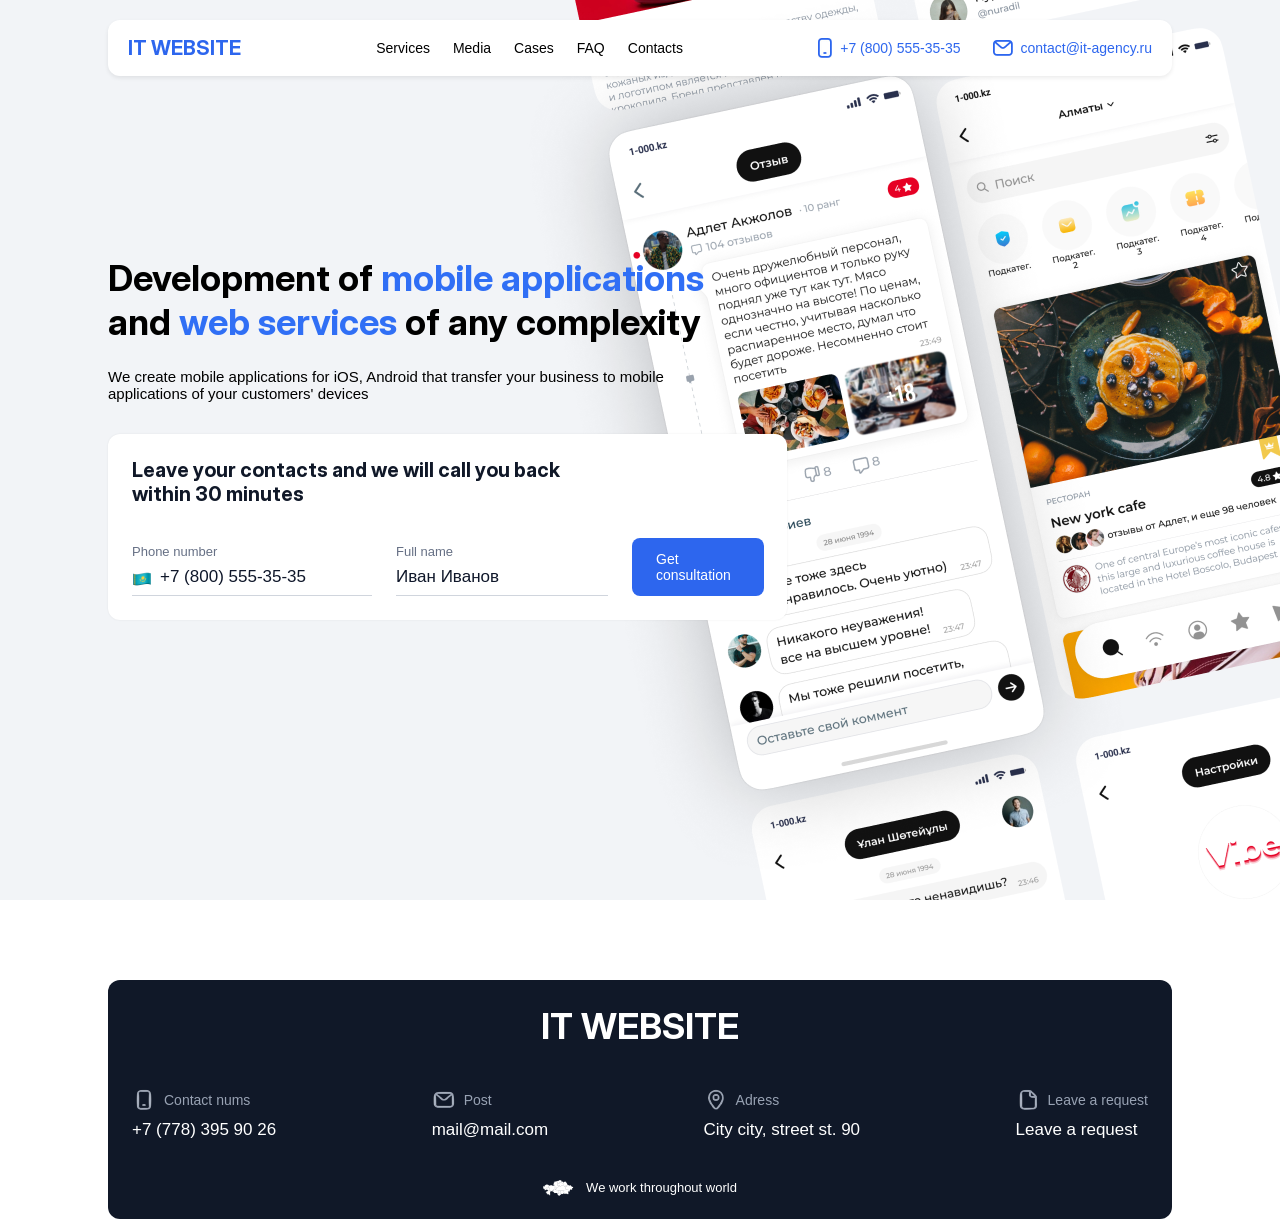
==== commit dba2b431: "." ====
--- a/index.html
+++ b/index.html
@@ -4,338 +4,69 @@
     <meta charset="UTF-8">
     <meta name="viewport" content="width=device-width, initial-scale=1.0">
     <link rel="stylesheet" href="src/styles/style.css">
-    <title>4 лабораторная</title>
+    <title>IT Website</title>
 </head>
 <body>
-    <div class="page_background">
-        <header class="header">
-            <span class="header_title accent_color">IT WEBSITE</span>
+    <header class="header">
+        <span class="header_title accent_color">IT WEBSITE</span>
 
-            <nav class="header_navbar">
-                <ul>
-                    <li><a href="#services">Services</a></li>
-                    <li><a href="#media">Media</a></li>
-                    <li><a href="#cases">Cases</a></li>
-                    <li><a href="#faq">FAQ</a></li>
-                    <li><a href="#contacts">Contacts</a></li>
-                </ul>
-            </nav>
+        <nav class="header_navbar">
+            <ul>
+                <li><a href="#services">Services</a></li>
+                <li><a href="#media">Media</a></li>
+                <li><a href="#cases">Cases</a></li>
+                <li><a href="#faq">FAQ</a></li>
+                <li><a href="#contacts">Contacts</a></li>
+            </ul>
+        </nav>
 
-            <div class="header_contacts">
-                <div class="header_phones">
-                    <img src="src/img/header_phone.jpg" class="header_img_phone" alt="">
-                    <a href="tel:+78005553535" class="accent_color">+7 (800) 555-35-35</a>
-                </div>
-                <div class="header_email">
-                    <img src="src/img/header_mail.jpg" class="header_img_mail" alt="">
-                    <a href="mailto:contact@it-agency.ru" class="accent_color">contact@it-agency.ru</a>
-                </div>
+        <div class="header_contacts">
+            <div class="header_phones">
+                <img src="src/img/header_phone.jpg" class="header_img_phone" alt="">
+                <a href="tel:+78005553535" class="accent_color">+7 (800) 555-35-35</a>
             </div>
-        </header>
+            <div class="header_email">
+                <img src="src/img/header_mail.jpg" class="header_img_mail" alt="">
+                <a href="mailto:contact@it-agency.ru" class="accent_color">contact@it-agency.ru</a>
+            </div>
+        </div>
+    </header>
 
-        <main>
-            
-            <section class="main_section" id="services">
-                <div class="section_content">
-                    <h1 class="section_title">
-                        Development of <span class="blue_clr">mobile applications</span> and <span class="blue_clr">web services</span> of any complexity
-                    </h1>
-                    <p class="section_description">
-                        We create mobile applications for iOS, Android that transfer your business to mobile applications of your customers' devices
-                    </p>
-                </div>
+    <main>
+        <section class="main_section" id="services">
+            <div class="section_content">
+                <h1 class="section_title">
+                    Development of <span class="blue_clr">mobile applications</span> and <span class="blue_clr">web services</span> of any complexity
+                </h1>
+                <p class="section_description">
+                    We create mobile applications for iOS, Android that transfer your business to mobile applications of your customers' devices
+                </p>
+            </div>
 
-                <form action="#" method="post" class="contact_form">
-                    <h2 class="contact_form_title"> 
-                        Leave your contacts and we will call you back within 30 minutes
-                    </h2>
-                    <div class="form_container">
-                        <div class="contact_form_element">
-                            <label for="phone">Phone number</label>
-                            <div class="phone_block">
-                                <img src="src/img/flag.png" class="country_img" alt="">
-                                <input id="phone" type="tel" placeholder="+7 (800) 555-35-35">
-                            </div>
+            <form action="#" method="post" class="contact_form">
+                <h2 class="contact_form_title"> 
+                    Leave your contacts and we will call you back within 30 minutes
+                </h2>
+                <div class="form_container">
+                    <div class="contact_form_element">
+                        <label for="phone">Phone number</label>
+                        <div class="phone_block">
+                            <img src="src/img/flag.png" class="country_img" alt="">
+                            <input id="phone" type="tel" placeholder="+7 (800) 555-35-35">
                         </div>
-
-                        <div class="contact_form_element">
-                            <label for="name">Full name</label>
-                            <input id="name" type="text" placeholder="Иван Иванов">
-                        </div>
-                        
-                        <button class="contact_form_button" type="submit">Get consultation</button>
-                    </div>
-                </form>
-            </section>
-
-            <hr>
-
-            <section class="cycle_section">
-                <div class="cycle_left_case">
-                    <h2 class="cycle_title">Full development cycle</h2>
-                    <p class="cycle_description">We use proven technologies</p>
-
-                    <div class="cycle_left_case_programm">
-                        <h3 class="cycle_subtitle">Web</h3>
-                        <p class="cycle_subdescription">
-                            PHP <span class="cycle_slash">/</span> Javascript <span class="cycle_slash">/</span> Node.JS 
-                            <span class="cycle_slash">/</span> Web Socket <span class="cycle_slash">/</span> Socket.io 
-                            <span class="cycle_slash">/</span> Vue.js <span class="cycle_slash">/</span>
-                            Nuxt <span class="cycle_slash">/</span> MySQL <span class="cycle_slash">/</span> Laravel <span class="cycle_slash">/</span> 
-                            GO lang <span class="cycle_slash">/</span> django <span class="cycle_slash">/</span> Python
-                        </p>
-                        
-                        <h3 class="cycle_subtitle">Mobile</h3>
-                        <p class="cycle_subdescription">
-                            Swift <span class="cycle_slash">/</span> Kotlin <span class="cycle_slash">/</span> 
-                            Alamofire <span class="cycle_slash">/</span> Firebase <span class="cycle_slash">/</span> 
-                            CoreData <span class="cycle_slash">/</span> Room <span class="cycle_slash">/</span> 
-                            Realm <span class="cycle_slash">/</span> Coroutine <span class="cycle_slash">/</span> 
-                            RxJava <span class="cycle_slash">/</span> RxSwift <span class="cycle_slash">/</span> 
-                            Unit Test <span class="cycle_slash">/</span> Navigation
-                        </p>
-                    </div>
-                </div>
-
-                <div class="cycle_right_case">
-                    <ul class="technologies_list">
-                        <li><a href="">iOS development<img src="src/img/strelka.png" class="link_arrow" alt=""></a></li>
-                        <li><a href="">Android development<img src="src/img/strelka.png" class="link_arrow" alt=""></a></li>
-                        <li><a href="">Web development<img src="src/img/strelka.png" class="link_arrow" alt=""></a></li>
-                        <li><a href="">UI/UX design<img src="src/img/strelka.png" class="link_arrow" alt=""></a></li>
-                        <li><a href="">Testing<img src="src/img/strelka.png" class="link_arrow" alt=""></a></li>
-                        <li><a href="">Launch<img src="src/img/strelka.png" class="link_arrow" alt=""></a></li>
-                        <li><a href="">IT consulting<img src="src/img/strelka.png" class="link_arrow" alt=""></a></li>
-                    </ul>
-                </div>
-            </section>
-
-            <hr>
-
-            <section class="industries" id="cases">
-                <h2 class="industries_title">
-                    Developed more than <span class="blue_clr">100</span>
-                    projects in <span class="blue_clr">15</span> industries
-                </h2>
-
-                <ul class="industries_list">
-                    <li class="industries_list_element">Social media</li>
-                    <li class="industries_list_element">Education</li>
-                    <li class="industries_list_element">AR technology</li>
-                    <li class="industries_list_element">Fitness and sport</li>
-                    <li class="industries_list_element">Auto, transport</li>
-                    <li class="industries_list_element">TV series</li>
-                    <li class="industries_list_element">Bank</li>
-                    <li class="industries_list_element">Medicine, health</li>
-                    <li class="industries_list_element">Startups</li>
-                    <li class="industries_list_element">Construction</li>
-                    <li class="industries_list_element">Restaurants, food delivery</li>
-                    <li class="industries_list_element">Religion</li>
-                    <li class="industries_list_element">Game projects</li>
-                    <li class="industries_list_element">Marketplaces</li>
-                    <li class="industries_list_element">Online courses</li>
-                </ul>
-            </section>
-
-            <hr>
-
-            <section class="projects">
-                <h2 class="projects_title">Projects we are proud of</h2>
-                <p class="projects_description">Our software development company is truly proud of the wonderful clients we have worked with.</p>
-
-                <div class="projects_items_list">
-                    <nav class="projects_navbar">
-                        <ul class="projects_list">
-                            <li><a href="">I-teka</a></li>
-                            <li><a href="">Dauletteen</a></li>
-                            <li><a href="">Guru Bosch</a></li>
-                            <li><a href="">Santo</a></li>
-                            <li><a href="">Home Credit Bank</a></li>
-                            <li><a href="">BI Partners</a></li>
-                            <li><a href="">Europharma</a></li>
-                        </ul>
-                    </nav>
-
-                    <a class="projects_button" href="">View 100 more projects</a>
-                </div>
-
-                <article class="projects_article">
-                    <h3 class="projects_article_title">I-teka</h3>
-                    <p class="projects_article_description">The application is designed to search for drugs by availability in pharmacies in cities.</p>
-
-                    <p class="projects_article_list">
-                        Business analysis / iOS / Android / QA / UI/UX Design
-                    </p>
-
-                    <div class="projects_article_tags">
-                        <span class="projects_article_tag_text">Kazakhstan</span>
-                        <span class="projects_article_tag_text">Medicine</span>
                     </div>
 
-                    <div class="projects_article_stats">
-                        <h3 class="projects_article_stats_title">400%</h3>
-                        <p class="projects_article_stats_description">User Growth</p>
-                        
-                        <h3 class="projects_article_stats_title">+ 200 000</h3>
-                        <p class="projects_article_stats_description">Active Users</p>
+                    <div class="contact_form_element">
+                        <label for="name">Full name</label>
+                        <input id="name" type="text" placeholder="Иван Иванов">
                     </div>
-                </article>
-            </section>
+                    
+                    <button class="contact_form_button" type="submit">Get consultation</button>
+                </div>
+            </form>
+        </section>
+    </main>
 
-            <hr>
-
-            <section class="discuss">
-                <div class="discuss_left_case">
-                    <h2 class="discuss_title">Let's discuss Your project</h2>
-                    <p class="discuss_description">Let's figure out how to create an effective application, its cost and terms of its development</p>
-                </div>
-
-                <div class="discuss_right_case">
-                    <form action="#" method="post" class="discuss_form">
-                        <div class="discuss_form_item">
-                            <label for="discuss_phone_field">Best phone number</label>
-                            <input id="discuss_phone_field" type="tel">
-                        </div>
-
-                        <div class="discuss_form_item">
-                            <label for="discuss_name_field">Full name</label>
-                            <input id="discuss_name_field" type="text">
-                        </div>
-
-                        <button class="discuss_form_button" type="submit">Discuss the project</button>
-                    </form>
-                </div>
-            </section>
-
-            <hr>
-
-            <section class="application" id="media">
-                <h2 class="application_title">Application Development Stages</h2>
-
-                <div class="application_item">
-                    <h3 class="application_item_title">Analysis</h3>
-                    <p class="application_description">We write technical specifications for development.</p>
-                    <span class="background_number">1</span>
-                </div>
-
-                <div class="application_item">
-                    <h3 class="application_item_title">Design</h3>
-                    <p class="application_description">We adapt the customer's corporate identity to the platform guidelines.</p>
-                    <span class="background_number">2</span>
-                </div>
-
-                <div class="application_item">
-                    <h3 class="application_item_title">Development</h3>
-                    <p class="application_description">We create an extensible architecture, write clean and stable code.</p>
-                    <span class="background_number">3</span>
-                </div>
-
-                <div class="application_item">
-                    <h3 class="application_item_title">Testing</h3>
-                    <p class="application_description">We carry out functional testing and do bug fixes.</p>
-                    <span class="background_number">4</span>
-                </div>
-
-                <div class="application_item">
-                    <h3 class="application_item_title">Launching</h3>
-                    <p class="application_description">We design the application page and publish it in stores.</p>
-                    <span class="background_number">5</span>
-                </div>
-
-                <div class="application_item">
-                    <h3 class="application_item_title">Support</h3>
-                    <p class="application_description">We monitor the stability of the application and update it.</p>
-                    <span class="background_number">6</span>
-                </div>
-            </section>
-
-            <hr>
-
-            <!-- Команда -->
-            <section class="team">
-                <div class="team_left_case">
-                    <h2 class="team_title">Our team</h2>
-                    <p class="team_description">Thousand is a full-cycle digital production company.</p>
-
-                    <div class="team_stats">
-                        <h2 class="team_stats_title">28</h2>
-                        <p class="team_stats_description">team members</p>
-                    </div>
-
-                    <div class="team_stats">
-                        <h2 class="team_stats_title">+100</h2>
-                        <p class="team_stats_description">projects</p>
-                    </div>
-
-                    <div class="team_stats">
-                        <h2 class="team_stats_title">7 years</h2>
-                        <p class="team_stats_description">in IT sphere</p>
-                    </div>
-                </div>
-            </section>
-
-            <hr>
-
-            <!-- Книга -->
-            <section class="book">
-                <div class="book_text">
-                    <h2 class="book_title">Get the book for free by leaving your contacts</h2>
-
-                    <form action="#" method="post" class="book_form">
-                        <div class="book_form_item">
-                            <label for="book_phone_field">Phone number</label>
-                            <input id="book_phone_field" type="tel">
-                        </div>
-                        
-                        <div class="book_form_item">
-                            <label for="book_name_field">Your full name</label>
-                            <input id="book_name_field" type="text" placeholder="Your full name">
-                        </div>
-
-                        <div class="book_form_item">
-                            <label for="book_email_field">email</label>
-                            <input id="book_email_field" type="email">
-                        </div>
-
-                        <button class="book_form_button" type="submit">Send me e-book to my mail</button>
-                    </form>
-                </div>
-            </section>
-
-            <hr>
-
-            <!-- FAQ -->
-            <section class="faq" id="faq">
-                <h2 class="faq_title">FAQ</h2>
-
-                <div class="faq_list">
-                    <details class="faq_item">
-                        <summary class="faq_question">What is the cost of a mobile application?</summary>
-                        <p class="faq_answer">Answer.</p>
-                    </details>
-
-                    <details class="faq_item">
-                        <summary class="faq_question">Do you provide a guarantee for the mobile application?</summary>
-                        <p class="faq_answer">Answer.</p>
-                    </details>
-                    
-                    <details class="faq_item">
-                        <summary class="faq_question">How long will development take?</summary>
-                        <p class="faq_answer">Answer.</p>
-                    </details>
-
-                    <details class="faq_item">
-                        <summary class="faq_question">I will not tell my idea, do you guarantee confidentiality?</summary>
-                        <p class="faq_answer">Answer.</p>
-                    </details>
-                </div>
-            </section>
-
-            <hr>
-        </main>
-    </div>
-
-    <!-- Футер надежно зафиксирован внизу -->
     <footer class="footer" id="contacts">
         <a href="" class="footer_title">IT WEBSITE</a>
         
--- a/src/styles/style.css
+++ b/src/styles/style.css
@@ -1,124 +1,65 @@
-@import "./global.css";
-@import "./fonts.css";
-@import "./utils.css";
-
-*,
-*::before,
-*::after {
-    box-sizing: border-box;
-}
-
-html {
-    scroll-behavior: smooth;
-}
-
-html,
+@import url(fonts.css);
+
+a {
+    text-decoration: none;
+    font-style: normal;
+    color: #000000;
+}
+
 body {
-    margin: 0;
-    min-height: 100%;
-}
-
-body {
+    position: relative;
+    margin: 0;
+    padding: 20px 0 0 0;
+    display: flex;
+    flex-direction: column;
     min-height: 100vh;
-    display: flex;
-    flex-direction: column;
-    font-family: Arial, Helvetica, sans-serif;
-    color: #111827;
-    background: #ffffff;
-}
-
-.page_background {
-    flex: 1 0 auto;
+}
+
+body::before {
+    content: "";
+    position: absolute;
+    top: 0;
+    left: 0;
+    width: 100%;
+    height: 900px;
+    z-index: -1;
+    background-color: #f2f4f7;
+    background-image: url(../img/background.png);
+    background-position: top right;
+    background-repeat: no-repeat;
+}
+
+.main_section {
     position: relative;
-}
-
-a {
-    color: inherit;
-    text-decoration: none;
-}
-
-button,
-input,
-textarea {
-    font: inherit;
-}
-
-button {
-    cursor: pointer;
-}
-
-img {
-    display: block;
-    max-width: 100%;
+    min-height: 804px;
+    overflow: hidden;
+    padding-top: 80px;
 }
 
 .header {
     position: sticky;
-    top: 0;
-    left: 0;
-    z-index: 1000;
-    width: 100%;
-    padding: 18px 24px;
-    display: flex;
-    align-items: center;
+    top: 10px;
+    display: flex;
     justify-content: space-between;
-    gap: 28px;
-    background: #ffffff;
-    border-radius: 8px;
-    box-shadow: 0 8px 24px rgba(25, 42, 70, 0.08);
-}
-
-.header_title {
-    flex-shrink: 0;
-    font-size: 14px;
-    font-weight: 700;
-    letter-spacing: 0.2px;
-}
-
-.accent_color {
-    color: #2f70df;
-}
-
-.header_navbar {
-    margin-left: auto;
-    margin-right: auto;
+    align-items: center;
+    gap: 80px;
+    background-color: #ffffff;
+    border-radius: 12px;
+    margin: 0 108px 20px;
+    padding: 0 20px;
+    height: 56px;
+    box-shadow: 0px 2px 4px 0px rgba(0, 0, 0, 0.08);
+    z-index: 100;
 }
 
 .header_navbar ul {
     display: flex;
-    align-items: center;
-    gap: 24px;
+    gap: 23px;
+    list-style: none;
     margin: 0;
     padding: 0;
-    list-style: none;
-}
-
-.header_navbar a {
-    font-size: 12px;
-    color: #111827;
-    transition: color 0.2s ease;
-}
-
-.header_navbar a:hover {
-    color: #2f70df;
-}
-
-.header_contacts {
-    display: flex;
-    align-items: center;
-    gap: 14px;
-}
-
-.header_phones,
-.header_email {
-    display: flex;
-    align-items: center;
-    gap: 8px;
-}
-
-.header_contacts a {
-    white-space: nowrap;
-    font-size: 12px;
+    font-family: 'SF-Pro-medium', sans-serif;
+    font-size: 14px;
 }
 
 .header_img_phone {
@@ -131,98 +72,124 @@
     height: 16px;
 }
 
-.main_section {
-    position: relative;
-    min-height: 804px;
-    display: flex;
-    flex-direction: column;
-    justify-content: center;
-    padding: 120px max(24px, calc((100% - 1160px) / 2)) 70px;
-    background: #f2f5f9;
+.header_contacts {
+    display: flex;
+    align-items: center;
+    gap: 32px;
+    font-family: 'SF-Pro-medium', sans-serif;
+    font-size: 14px;
+}
+
+.header_phones, .header_email {
+    display: flex;
+    align-items: center;
+    gap: 8px;
+}
+
+.accent_color {
+    color: #2D66EE;
+}
+
+.header_title {
+    font-size: 20px;
+    font-family: 'Inter-Bold', sans-serif;
+}
+
+.section_title {
+    font-size: 36px;
+    font-family: 'Inter-Bold', sans-serif;
+}
+
+.section_title, .section_description {
+    margin: 0;
+}
+
+.blue_clr {
+    color: #306FF5;
+}
+
+.section_description {
+    font-size: 15px;
+    font-family: 'SF-Pro-medium', sans-serif;
 }
 
 .section_content {
-    position: relative;
-    z-index: 3;
-    width: 50%;
-    max-width: 560px;
-    display: flex;
-    flex-direction: column;
-    gap: 22px;
-}
-
-.section_title {
-    margin: 0;
-    font-size: clamp(42px, 4vw, 58px);
-    line-height: 1.08;
-    font-weight: 700;
-    letter-spacing: -1.8px;
-    color: #111827;
-}
-
-.blue_clr {
-    color: #2f70df;
-}
-
-.section_description {
-    margin: 0;
-    max-width: 510px;
+    display: flex;
+    flex-direction: column;
+    margin: 80px 0 0 108px;
+    gap: 24px;
+    width: 600px;
+}
+
+.contact_form_title {
+    margin: 0;
+    font-size: 20px;
+    font-family: 'Inter-Bold', sans-serif;
+    color: #101828;
+    width: 450px;
+}
+
+.contact_form_element {
+    display: flex;
+    flex-direction: column;
+    justify-content: space-between;
     font-size: 13px;
-    line-height: 1.45;
-    color: #16345f;
+    font-family: 'SF-Pro-medium', sans-serif;
+    color: #667085;
+    border-bottom: 0.7px solid rgba(208, 213, 221, 1);
+    gap: 4px;
+    flex: 1;
+}
+
+.contact_form_element input {
+    box-sizing: border-box;
+    border: none;
+    outline: none;
+    padding: 4px 0 8px;
+    font-family: 'SF-Pro-Regular', sans-serif;
+    font-size: 17px;
+    background: transparent;
+}
+
+.contact_form_element input::placeholder {
+    color: #0f172a;
 }
 
 .contact_form {
-    width: 100%;
-    max-width: 631px;
-    margin-top: 48px;
+    width: 631px;
+    border-radius: 12px;
     padding: 24px;
-    background: #ffffff;
-    border-radius: 12px;
-    box-shadow: 0 14px 32px rgba(32, 52, 79, 0.12);
-}
-
-.contact_form_title {
-    margin: 0 0 18px;
-    font-size: 17px;
-    line-height: 1.15;
-    font-weight: 700;
-    color: #111827;
+    background-color: #ffffff;
+    box-shadow: 0px 0px 2px 0px rgba(0, 0, 0, 0.08);
+    margin: 32px 0 0 108px;
 }
 
 .form_container {
     display: flex;
     flex-direction: row;
+    margin: 32px 0 0 0;
     gap: 24px;
     align-items: flex-end;
 }
 
-.contact_form_element {
-    display: flex;
-    flex-direction: column;
-    gap: 5px;
-    font-size: 9px;
-    color: #65748b;
-    flex: 1;
-}
-
-.contact_form_element input {
-    width: 100%;
-    min-height: 28px;
-    padding: 4px 0;
-    border: 0;
-    border-bottom: 1px solid #cfd8e5;
-    outline: none;
-    background: transparent;
-    font-size: 17px;
-}
-
-.contact_form_element input:focus {
-    border-bottom-color: #2f70df;
+.contact_form_button {
+    text-align: left;
+    width: 132px;
+    height: 58px;
+    border-radius: 8px;
+    padding: 11px 24px;
+    color: #ffffff;
+    background: rgba(45, 102, 238, 1);
+    border: none;
+    font-family: 'SF-Pro-SemiBold', sans-serif;
+    font-size: 14px;
+    cursor: pointer;
+    flex-shrink: 0;
 }
 
 .phone_block {
     display: flex;
+    flex-direction: row;
     align-items: center;
     gap: 8px;
 }
@@ -232,65 +199,20 @@
     height: 20px;
 }
 
-.contact_form_button {
-    min-height: 58px;
-    width: 132px;
-    padding: 11px 24px;
-    border: 0;
-    border-radius: 8px;
-    background: #2f70df;
+.footer {
+    height: 239px;
+    background-color: #101828;
     color: #ffffff;
-    font-size: 14px;
-    font-weight: 600;
-    text-align: left;
-    flex-shrink: 0;
-}
-
-.contact_form_button:hover {
-    background: #225ec5;
-}
-
-.footer {
-    flex-shrink: 0;
+    margin: 0 108px;
+    border-radius: 12px;
     margin-top: auto;
-    padding: 40px 0 24px;
-    background: #ffffff;
-    color: #111827;
-}
-
-.footer_items {
-    width: 90%;
-    max-width: 1300px;
-    margin: 0 auto;
-    padding: 32px 40px 24px;
-    display: grid;
-    grid-template-columns: repeat(4, 1fr);
-    gap: 30px;
-    background: #111827;
-    color: #ffffff;
-    border-radius: 12px;
-}
-
-.footer_title {
-    display: block;
-    margin: 0 0 28px;
-    text-align: center;
-    font-size: 26px;
-    line-height: 1.2;
-    color: #ffffff;
-    font-weight: 700;
-}
-
-.footer_item {
-    display: flex;
-    flex-direction: column;
-}
-
-.footer_item_title {
-    display: flex;
-    align-items: center;
-    gap: 8px;
-    margin-bottom: 8px;
+}
+
+.footer_item_description {
+    font-family: 'SF-Pro-medium', sans-serif;
+    font-size: 14px;
+    color: #98A2B3;
+    margin: 0;
 }
 
 .footer_item_title_icon {
@@ -298,23 +220,44 @@
     width: 24px;
 }
 
-.footer_item_description {
-    margin: 0;
-    color: #9ca3af;
-    font-size: 11px;
+.footer_item_title {
+    display: flex;
+    flex-direction: row;
+    align-items: center;
+    gap: 8px;
+}
+
+.footer_item {
+    display: flex;
+    flex-direction: column;
+}
+
+.footer_title {
+    display: flex;
+    justify-content: center;
+    font-family: 'Inter-Bold', sans-serif;
+    color: #ffffff;
+    font-size: 36px;
+    padding: 24px 0 0 0;
+}
+
+.footer_items {
+    display: flex;
+    flex-direction: row;
+    justify-content: space-between;
+    margin: 40px 24px;
+    font-family: 'SF-Pro-SemiBold', sans-serif;
+    font-size: 17px;
 }
 
 .footer_item_info {
-    margin: 0;
+    margin: 8px 0 0 0;
+}
+
+.footer_world_txt {
+    font-family: 'SF-Pro-Regular', sans-serif;
     font-size: 13px;
-}
-
-.footer_world {
-    display: flex;
-    align-items: center;
-    justify-content: center;
-    gap: 12px;
-    margin-top: 30px;
+    margin: 0;
 }
 
 .footer_world_img {
@@ -322,9 +265,9 @@
     width: 31px;
 }
 
-.footer_world_txt {
-    margin: 0;
-    text-align: center;
-    color: #9ca3af;
-    font-size: 11px;
+.footer_world {
+    display: flex;
+    flex-direction: row;
+    justify-content: center;
+    gap: 12px;
 }
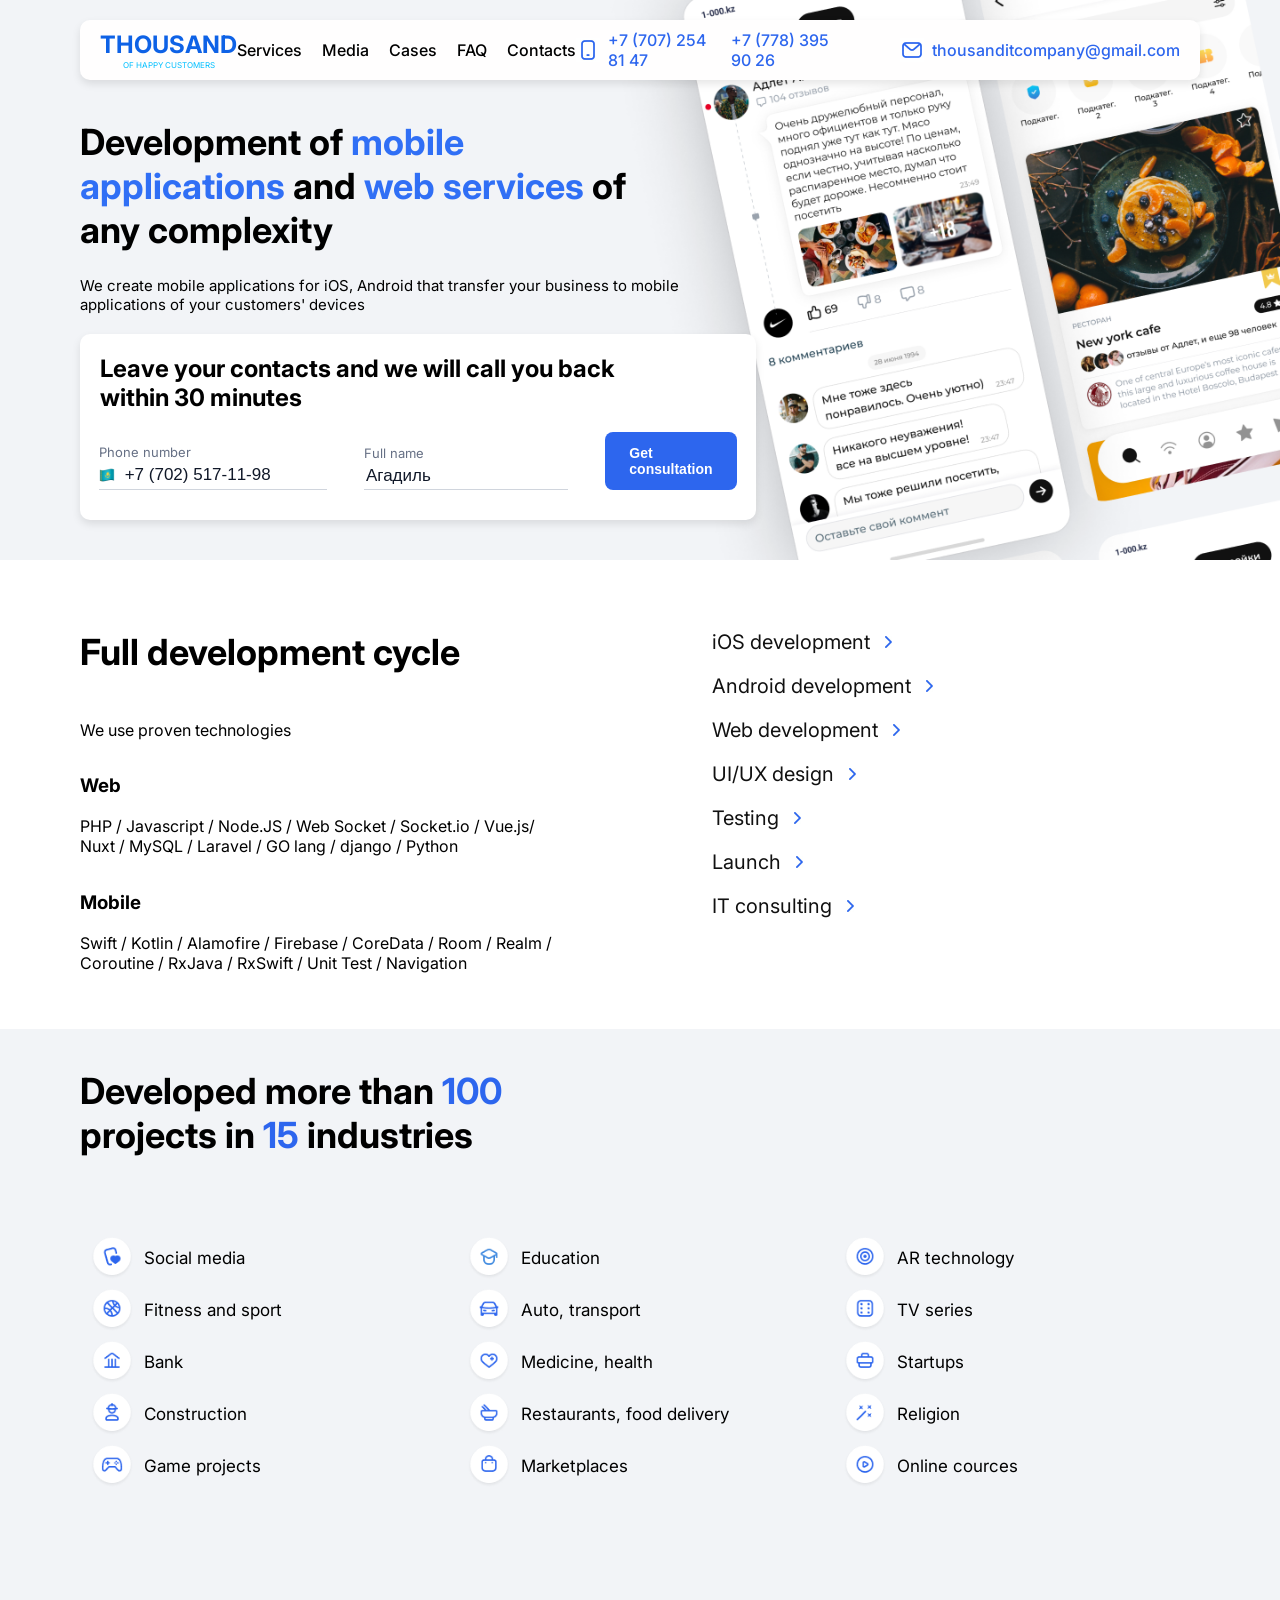
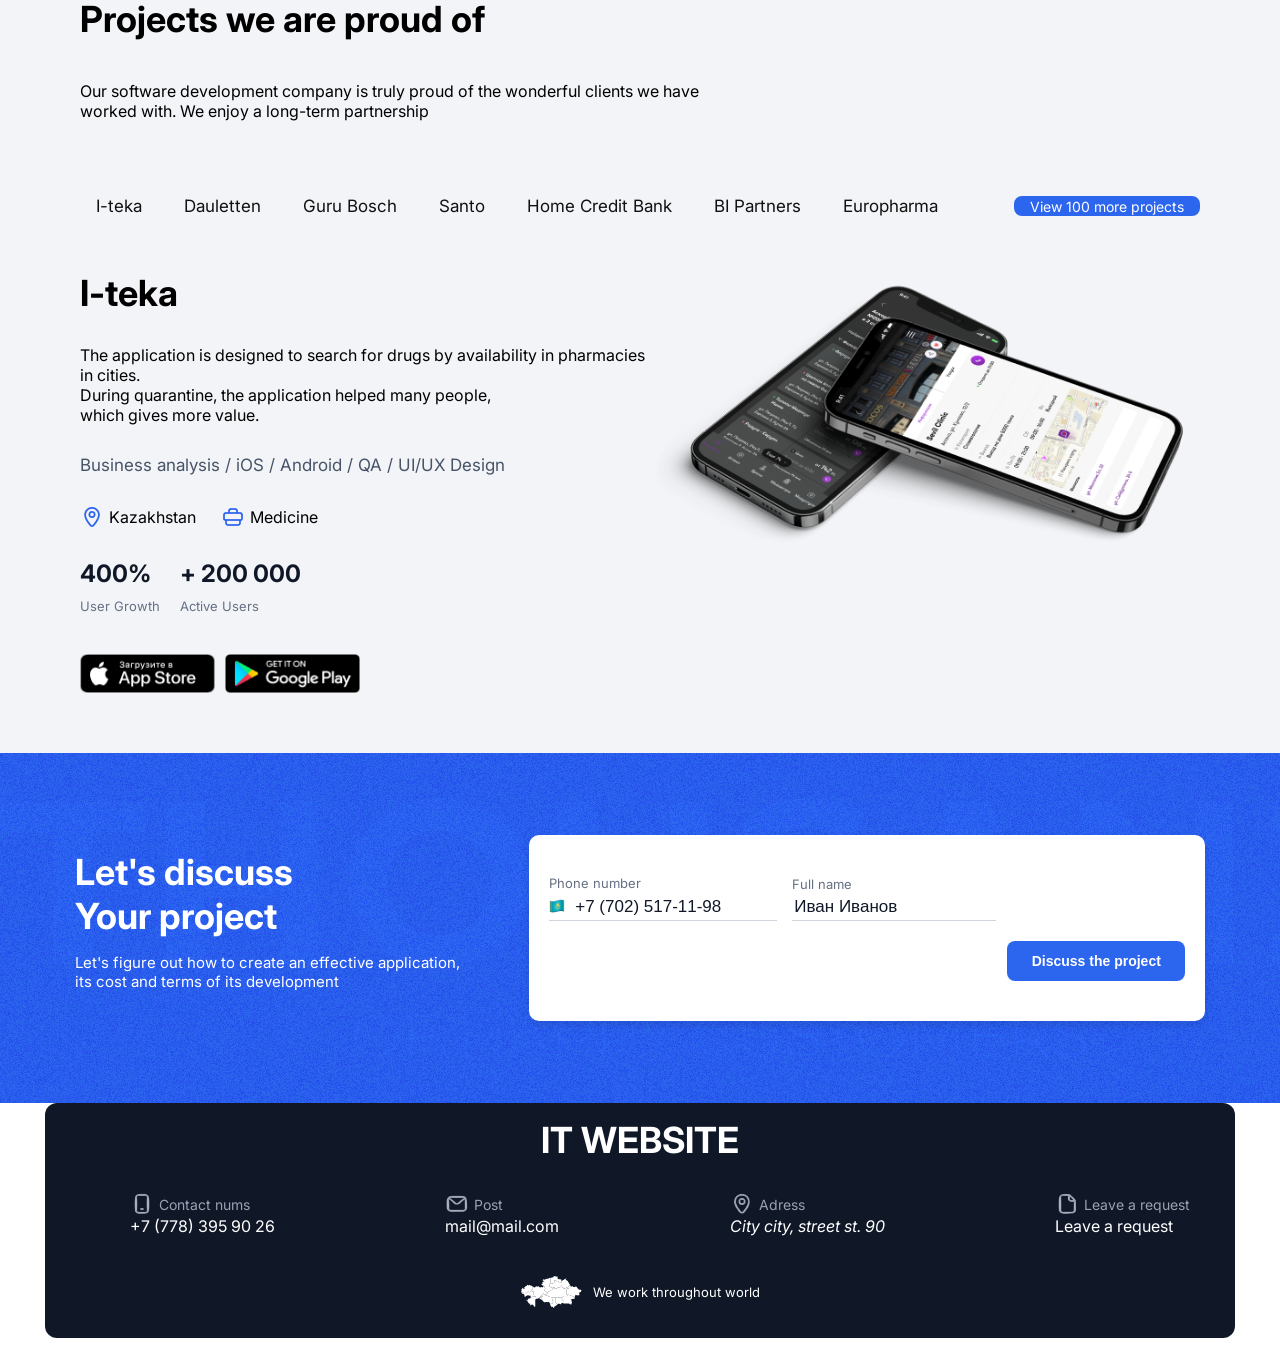
==== commit 0193406a: "1" ====
--- a/index.html
+++ b/index.html
@@ -1,113 +1,413 @@
 <!DOCTYPE html>
 <html lang="ru">
+
 <head>
     <meta charset="UTF-8">
+    <title>Thousand</title>
+    <link rel="preconnect" href="https://fonts.googleapis.com">
+    <link rel="preconnect" href="https://fonts.gstatic.com" crossorigin>
+    <link href="https://fonts.googleapis.com/css2?family=Inter:wght@100..900&display=swap" rel="stylesheet">
+    <link rel="stylesheet" href="src/styles/style.css">
     <meta name="viewport" content="width=device-width, initial-scale=1.0">
-    <link rel="stylesheet" href="src/styles/style.css">
-    <title>IT Website</title>
 </head>
+
 <body>
-    <header class="header">
-        <span class="header_title accent_color">IT WEBSITE</span>
-
-        <nav class="header_navbar">
-            <ul>
-                <li><a href="#services">Services</a></li>
-                <li><a href="#media">Media</a></li>
-                <li><a href="#cases">Cases</a></li>
-                <li><a href="#faq">FAQ</a></li>
-                <li><a href="#contacts">Contacts</a></li>
-            </ul>
-        </nav>
-
-        <div class="header_contacts">
-            <div class="header_phones">
-                <img src="src/img/header_phone.jpg" class="header_img_phone" alt="">
-                <a href="tel:+78005553535" class="accent_color">+7 (800) 555-35-35</a>
-            </div>
-            <div class="header_email">
-                <img src="src/img/header_mail.jpg" class="header_img_mail" alt="">
-                <a href="mailto:contact@it-agency.ru" class="accent_color">contact@it-agency.ru</a>
-            </div>
-        </div>
-    </header>
-
-    <main>
-        <section class="main_section" id="services">
-            <div class="section_content">
-                <h1 class="section_title">
-                    Development of <span class="blue_clr">mobile applications</span> and <span class="blue_clr">web services</span> of any complexity
-                </h1>
-                <p class="section_description">
-                    We create mobile applications for iOS, Android that transfer your business to mobile applications of your customers' devices
+    <div class="page_background" id="page_background_pc">
+        <input type="checkbox" id="menu-toggle" class="menu-checkbox">
+
+        <header class="header_mobile">
+            <label for="menu-toggle" class="poloski" id="poloski">
+                <span></span>
+                <span></span>
+                <span></span>
+            </label>
+            <div class="company_name">
+                <span style="color: #2563eb; font-weight: bold;">IT WEBSITE</span>
+            </div>
+            <div class="mobile-header-contact">
+                <a href="mailto:itcompany@mail.com">
+                    <img src="src/img/email.png" alt="Email">
+                </a>
+            </div>
+        </header>
+
+        <div class="mobile-menu" id="mobileMenu">
+            <label for="menu-toggle" class="close-btn" id="closeBtn">&times;</label>
+
+            <div class="mobile-menu-logo">
+                <span style="color: #2563eb; font-weight: bold; font-size: 36px;">IT WEBSITE</span>
+            </div>
+
+            <nav class="mobile-nav-links">
+                <a href="#services" class="mob-link">Services</a>
+                <a href="#media" class="mob-link">Media</a>
+                <a href="#cases" class="mob-link">Cases</a>
+                <a href="#faq" class="mob-link">FAQ</a>
+                <a href="#contacts" class="mob-link">Contacts</a>
+            </nav>
+
+            <div class="mobile-menu-contacts">
+                <div class="contact_group">
+                    <a href="tel:+71111111111" class="contact_link">
+                        <img src="src/img/phone.png" alt="Телефон" class="phone_icon" /> +7 (111) 111 11 11</a>
+                    <a href="tel:+71111111111" class="contact_link">
+                        <img src="src/img/phone.png" alt="Телефон" class="phone_icon" /> +7 (111) 111 11 11</a>
+                </div>
+                <div class="contact_group">
+                    <a href="mailto:itcompany@mail.com" class="contact_link"><img src="src/img/email.png" alt="Email" class="email_icon" />itcompany@mail.com</a>
+                </div>
+            </div>
+        </div>
+        <header class="header_pc">
+            <div class="company_name">
+                <span>
+                    THOUSAND
+                </span>
+                <p>
+                    OF HAPPY CUSTOMERS
                 </p>
             </div>
-
-            <form action="#" method="post" class="contact_form">
-                <h2 class="contact_form_title"> 
-                    Leave your contacts and we will call you back within 30 minutes
+            <nav class="header_link">
+                <a href="#services">Services</a>
+                <a href="#media">Media</a>
+                <a href="#cases">Cases</a>
+                <a href="#faq">FAQ</a>
+                <a href="#contacts">Contacts</a>
+            </nav>
+            <div class="header_contacts">
+                <div class="contact_group">
+                    <img src="src/img/phone.png" alt="Телефон" class="phone_icon" />
+                    <a href="tel:+77072548147" class="contact_link">+7 (707) 254 81 47</a>
+                    <a href="tel:+77783959026" class="contact_link">+7 (778) 395 90 26</a>
+                </div>
+
+                <div class="contact_group">
+                    <img src="src/img/email.png" alt="Email" class="email_icon" />
+                    <a href="mailto:thousanditcompany@gmail.com" class="contact_link">thousanditcompany@gmail.com</a>
+                </div>
+            </div>
+        </header>
+        <main>
+            <h1>
+                Development of <span class='text_blue'>mobile <br>
+                    applications</span> and <span class='text_blue'>web <br class="br_mob"> services</span> of <br class="br_pc">
+                any complexity
+            </h1>
+            <p>
+                We create mobile applications for iOS, Android that <br class="br_mob"> transfer your business to mobile<br class="br_pc">
+                applications of your customers' devices
+            </p>
+            <div class="form">
+                <h2>
+                    Leave your contacts and we will call you back <br>
+                    within 30 minutes
                 </h2>
-                <div class="form_container">
-                    <div class="contact_form_element">
-                        <label for="phone">Phone number</label>
-                        <div class="phone_block">
-                            <img src="src/img/flag.png" class="country_img" alt="">
-                            <input id="phone" type="tel" placeholder="+7 (800) 555-35-35">
+                <form>
+                    <div class="form_field">
+                        <div class="form_section">
+                            <label>Phone number </label>
+                            <div class="input_flag">
+                                <img src="src/img/flag.png" class="flag-icon">
+                                <input type="tel" placeholder="+7 (702) 517-11-98">
+                            </div>
+                        </div>
+                        <div class="form_section">
+                            <label>Full name</label>
+                            <input type="text" placeholder="Агадиль">
+                        </div>
+                        <button class="button_form" type="submit">
+                            Get <br class="br_pc">
+                            consultation
+                        </button>
+                    </div>
+
+                </form>
+            </div>
+
+        </main>
+    </div>
+    <div class="Full_Development_Cycle">
+        <div class="Full_Development_Cycle_left">
+            <h2>
+                Full development cycle
+            </h2>
+            <p class="Full_Development_Cycle_h">
+                We use proven technologies
+            </p>
+            <div class="Full_Development_Cycle_cont_left">
+                <h3>
+                    Web
+                </h3>
+                <p>
+                    PHP / Javascript / Node.JS / Web Socket / Socket.io /
+                    Vue.js/ <br>Nuxt / MySQL / Laravel / GO lang / django / Python
+                </p>
+            </div>
+            <div class="Full_Development_Cycle_cont_left">
+                <h3>
+                    Mobile
+                </h3>
+                <p>
+                    Swift / Kotlin / Alamofire / Firebase / CoreData / Room / Realm /<br>
+                    Coroutine / RxJava / RxSwift / Unit Test / Navigation
+                </p>
+            </div>
+        </div>
+        <div class="Full_Development_Cycle_right">
+            <a href="#">
+                iOS development <img src="src/img/strelka.png">
+            </a>
+            <a href="#">
+                Android development <img src="src/img/strelka.png">
+            </a>
+            <a href="#">
+                Web development <img src="src/img/strelka.png">
+            </a>
+            <a href="#">
+                UI/UX design <img src="src/img/strelka.png">
+            </a>
+            <a href="#">
+                Testing <img src="src/img/strelka.png">
+            </a>
+            <a href="#">
+                Launch <img src="src/img/strelka.png">
+            </a>
+            <a href="#">
+                IT consulting <img src="src/img/strelka.png">
+            </a>
+        </div>
+    </div>
+    <div class="page_3">
+        <h2>
+            Developed more than <span class="blue">100</span>
+            <br>
+            projects in <span class="blue">15</span> industries
+        </h2>
+        <div class="page_3_cat">
+            <p>
+                <img src="src/img/sm.png"> Social media
+            </p>
+            <p>
+                <img src="src/img/fas.png"> Fitness and sport
+            </p>
+            <p>
+                <img src="src/img/bank.png"> Bank
+            </p>
+            <p>
+                <img src="src/img/construction.png"> Construction
+            </p>
+            <p>
+                <img src="src/img/gp.png"> Game projects
+            </p>
+            <p>
+                <img src="src/img/education.png"> Education
+            </p>
+            <p>
+                <img src="src/img/at.png"> Auto, transport
+            </p>
+            <p>
+                <img src="src/img/mh.png"> Medicine, health
+            </p>
+            <p>
+                <img src="src/img/rfd.png"> Restaurants, food delivery
+            </p>
+            <p>
+                <img src="src/img/market.png"> Marketplaces
+            </p>
+            <p>
+                <img src="src/img/art.png"> AR technology
+            </p>
+            <p>
+                <img src="src/img/tvs.png"> TV series
+            </p>
+            <p>
+                <img src="src/img/start.png"> Startups
+            </p>
+            <p>
+                <img src="src/img/religion.png"> Religion
+            </p>
+            <p>
+                <img src="src/img/oc.png"> Online cources
+            </p>
+
+        </div>
+        <h2>
+            Projects we are proud of
+        </h2>
+        <p class="p_page_3">
+            Our software development company is truly
+            proud of the wonderful clients we have <br>
+            worked with. We enjoy a long-term partnership
+        </p>
+        <div class="page_3_link_and_text">
+            <div class="links_bar">
+                <div class="links">
+                    <a href="#I-teka">
+                        I-teka
+                    </a>
+                    <a href="Dauletten">
+                        Dauletten
+                    </a>
+                    <a href="Guru Bosch">
+                        Guru Bosch
+                    </a>
+                    <a href="Santo">
+                        Santo
+                    </a>
+                    <a href="Home Credit Bank">
+                        Home Credit Bank
+                    </a>
+                    <a href="BI Partners">
+                        BI Partners
+                    </a>
+                    <a href="Europharma">
+                        Europharma
+                    </a>
+                </div>
+                <div class="links_bar_button" id="view_100pc">
+                    <a href="view_100">
+                        View 100 more projects
+                    </a>
+                </div>
+            </div>
+            <div class="text_and_img_page_3">
+                <div class="text_and_img_page_3_left">
+                    <img src="src/img/1.png" id="iteka_img_425">
+                    <h2 id="I-teka">
+                        I-teka
+                        <div class="links_bar_button" id="view_100_768">
+                    <a href="view_100">
+                        View 100 more projects
+                    </a>
+                    </h2>
+                    <p class="p_page_3">
+                        The application is designed to search for drugs by availability in pharmacies in cities. <br>
+                        During quarantine, the application helped many people, <br>
+                        which gives more value.
+                    </p>
+                    <p class="p_page_3_2">
+                        Business analysis / iOS / Android / QA / UI/UX Design
+                    </p>
+                    <div class="left_img">
+                        <p>
+                            <img src="src/img/geo_blue.png"> Kazakhstan
+                        </p>
+                        <p>
+                            <img src="src/img/case.png"> Medicine
+                        </p>
+                    </div>
+                    <div class="procent">
+                        <div class="procent_1">
+                            <span>400%</span>
+                            <p>
+                                User Growth
+                            </p>
+                        </div>
+                        <div class="procent_2">
+                            <span>+ 200 000</span>
+                            <p>
+                                Active Users
+                            </p>
                         </div>
                     </div>
-
-                    <div class="contact_form_element">
-                        <label for="name">Full name</label>
-                        <input id="name" type="text" placeholder="Иван Иванов">
+                    <div class="download">
+                        <img src="src/img/ios.png">
+                        <img src="src/img/android.png">
                     </div>
-                    
-                    <button class="contact_form_button" type="submit">Get consultation</button>
-                </div>
-            </form>
-        </section>
-    </main>
-
-    <footer class="footer" id="contacts">
-        <a href="" class="footer_title">IT WEBSITE</a>
-        
-        <div class="footer_items">
-            <div class="footer_item">
-                <div class="footer_item_title">
-                    <img src="src/img/phone_footer.png" class="footer_item_title_icon" alt="">
-                    <p class="footer_item_description">Contact nums</p>
-                </div>
-                <p class="footer_item_info">+7 (778) 395 90 26</p>
-            </div>
-
-            <div class="footer_item">
-                <div class="footer_item_title">
-                    <img src="src/img/email_footer.png" class="footer_item_title_icon" alt="">
-                    <p class="footer_item_description">Post</p>
-                </div>
-                <p class="footer_item_info">mail@mail.com</p>
-            </div>
-            
-            <div class="footer_item">
-                <div class="footer_item_title">
-                    <img src="src/img/geo_footer.png" class="footer_item_title_icon" alt="">
-                    <p class="footer_item_description">Adress</p>
-                </div>
-                <p class="footer_item_info">City city, street st. 90</p>
-            </div>
-            
-            <div class="footer_item">
-                <div class="footer_item_title">
-                    <img src="src/img/doc_footer.png" class="footer_item_title_icon" alt="">
-                    <p class="footer_item_description">Leave a request</p>
-                </div>
-                <p class="footer_item_info">Leave a request</p>
-            </div>
-        </div>
-        
-        <div class="footer_world">
-            <img src="src/img/footer_info.png" class="footer_world_img" alt="">
-            <p class="footer_world_txt">We work throughout world</p>
+                    <div class="links_bar_button" id="view_100425">
+                    <a href="view_100">
+                        View 100 more projects
+                    </a>
+                </div>
+                </div>
+
+                <div class="text_and_img_page_3_right">
+                    <img src="src/img/1.png">
+                </div>
+            </div>
+        </div>
+        <div class="form_discuss">
+            <div class="form_discuss_left">
+                <h2>
+                    Let's discuss <br>
+                    Your project
+                </h2>
+                <p>
+                    Let's figure out how to create an effective application, <br>
+                    its cost and terms of its development
+                </p>
+            </div>
+            <div class="form_discuss_right">
+                <div class="form">
+
+                    <form>
+                        <div class="form_field" id="form_field">
+                            <div class="form_f">
+                                <div class="form_section" id="form_section">
+                                    <label>Phone number </label>
+                                    <div class="input_flag">
+                                        <img src="src/img/flag.png" class="flag-icon">
+                                        <input type="tel" placeholder="+7 (702) 517-11-98">
+                                    </div>
+                                </div>
+                                <div class="form_section">
+                                    <label>Full name</label>
+                                    <input type="text" placeholder="Иван Иванов">
+                                </div>
+                            </div>
+                            <button class="button_form" type="submit" id="button_form">
+                                Discuss the project
+                            </button>
+                        </div>
+
+                    </form>
+                </div>
+            </div>
+        </div>
+    </div>
+    <footer>
+        <h2>
+            IT WEBSITE
+        </h2>
+        <div class="footer_info" id="footer_info">
+            <div class="footer_content">
+                <div class="footer_content_row_img">
+                    <img src="src/img/phone_footer.png">
+                    <span>Contact nums</span>
+                </div>
+                <a href="tel:+77783959026">+7 (778) 395 90 26</a>
+            </div>
+
+            <div class="footer_content">
+                <div class="footer_content_row_img">
+                    <img src="src/img/email_footer.png">
+                    <span>Post</span>
+                </div>
+                <a href="mailto:mail@mail.com"> mail@mail.com</a>
+            </div>
+
+            <div class="footer_content">
+                <div class="footer_content_row_img">
+                    <img src="src/img/geo_footer.png">
+                    <span>Adress</span>
+                </div>
+                <address>
+                    City city, street st. 90
+                </address>
+            </div>
+            <div class="footer_content">
+                <div class="footer_content_row_img">
+                    <img src="src/img/doc_footer.png">
+                    <span>Leave a request</span>
+                </div>
+                <a href="#"> Leave a request</a>
+            </div>
+        </div>
+        <div class="footer_down">
+            <img src="src/img/footer_info.png">
+            <span>We work throughout world</span>
         </div>
     </footer>
 </body>
+
 </html>
--- a/src/styles/style.css
+++ b/src/styles/style.css
@@ -1,273 +1,1150 @@
-@import url(fonts.css);
-
-a {
+*,
+*::before,
+*::after {
+    box-sizing: border-box;
+}
+#view_100_768{
+    display: none;
+}
+body {
+    display: flex;
+    flex-direction: column;
+    font-family: "Inter", Arial, sans-serif;
+    font-size: 16px;
+    min-height: 100vh;
+    margin: 0;
+}
+
+.page_background {
+    flex: 1 0 auto;
+    background-size: cover;
+    background-image: url('../img/background.png');
+    background-position: center;
+    background-repeat: no-repeat;
+}
+
+main {
+    margin: 40px 80px;
+    font-size: 18px;
+}
+
+main p {
+    font-size: 15px;
+}
+
+header {
+    display: flex;
+    flex-direction: row;
+    justify-content: space-between;
+    align-items: center;
+    height: 60px;
+    margin: 20px 80px;
+    position: sticky;
+    top: 0;
+    z-index: 1000;
+    background-color: #fffefe;
+    box-shadow: 0 4px 8px rgba(0, 0, 0, 0.1);
+    border-radius: 10px;
+}
+
+header a {
     text-decoration: none;
-    font-style: normal;
-    color: #000000;
-}
-
-body {
-    position: relative;
-    margin: 0;
-    padding: 20px 0 0 0;
-    display: flex;
-    flex-direction: column;
-    min-height: 100vh;
-}
-
-body::before {
-    content: "";
-    position: absolute;
+    color: black;
+    font-weight: 500;
+}
+
+header img {
+    display: block;
+    width: 24px;
+    height: 24px;
+}
+
+.company_name {
+    padding-left: 20px;
+}
+
+.company_name span {
+    font-size: 24px;
+    font-weight: bold;
+    color: #0E62E6;
+}
+
+.company_name p {
+    font-size: 8px;
+    padding: 0;
+    margin: 1px;
+    text-align: center;
+    color: #00BFFF;
+}
+
+.header_contacts {
+    display: flex;
+    flex-direction: row;
+    gap: 30px;
+}
+
+.header_link {
+    display: flex;
+    flex-direction: row;
+    gap: 20px;
+}
+
+.contact_group {
+    display: flex;
+    flex-direction: row;
+    gap: 8px;
+    align-items: center;
+    padding-right: 20px;
+}
+
+.contact_group a {
+    color: #2D66EE;
+}
+
+.text_blue {
+    color: #306FF5;
+}
+
+.form {
+    width: 676px;
+    max-width: 100%;
+    min-height: 186px;
+    background-color: #FFFFFF;
+    box-shadow: 0 4px 8px rgba(0, 0, 0, 0.1);
+    border-radius: 10px;
+    box-sizing: border-box;
+}
+
+.form h2 {
+    font-size: 24px;
+    font-weight: 700;
+    margin-left: 20px;
+    padding-top: 20px;
+}
+
+input {
+    border: none;
+    border-bottom: 0.7px solid #D0D5DD;
+    padding-bottom: 4px;
+    font-size: 16px;
+}
+
+.input_flag {
+    border: none;
+    display: flex;
+    align-items: center;
+    gap: 8px;
+    border-bottom: 0.7px solid #D0D5DD;
+    padding-bottom: 4px;
+}
+
+::placeholder {
+    color: #101828;
+    font-size: 17px;
+    font-weight: 400;
+}
+
+.input_flag input {
+    border-bottom: none;
+    padding-bottom: 0;
+}
+
+label {
+    font-size: 13px;
+    color: #667085;
+}
+
+.form_field {
+    display: flex;
+    flex-direction: row;
+    justify-content: space-around;
+    align-items: flex-end;
+    padding-bottom: 20px;
+}
+
+.form_section {
+    display: flex;
+    flex-direction: column;
+    gap: 5px;
+}
+
+.flag-icon {
+    width: 16px;
+    height: 20px;
+}
+
+.button_form {
+    background-color: #2D66EE;
+    color: white;
+    width: 132px;
+    height: 58px;
+    text-align: left;
+    padding: 11px 24px;
+    font-size: 14px;
+    font-weight: 600;
+    border: none;
+    border-radius: 8px;
+    cursor: pointer;
+}
+
+footer {
+    background-color: #101828;
+    margin: 0 45px 20px 45px;
+    border-radius: 12px;
+    padding-bottom: 30px;
+}
+
+footer h2 {
+    font-size: 36px;
+    text-align: center;
+    color: white;
+    margin-top: 15px;
+}
+
+.footer_content {
+    display: flex;
+    flex-direction: column;
+    justify-content: space-between;
+    color: #98A2B3;
+}
+
+.footer_info img {
+    width: 30.41px;
+    height: 16px;
+}
+
+.footer_info {
+    display: flex;
+    flex-direction: row;
+    gap: 80px;
+    margin-left: 40px;
+    margin-bottom: 40px;
+    justify-content: space-around;
+}
+
+.footer_content_row_img {
+    display: flex;
+    flex-direction: row;
+    align-items: center;
+    font-size: 14px;
+    color: #98A2B3;
+    gap: 5px;
+}
+
+.footer_content_row_img img {
+    width: 24px;
+    height: 24px;
+}
+
+.footer_content a,
+address {
+    text-decoration: none;
+    color: white;
+}
+
+.footer_down {
+    display: flex;
+    flex-direction: row;
+    align-items: center;
+    justify-content: center;
+    color: #FFFFFF;
+    font-size: 13px;
+    gap: 10px;
+}
+
+.mobile-menu {
+    display: none;
+}
+
+.header_mobile {
+    display: none;
+}
+
+.menu-checkbox {
+    display: none;
+}
+
+.mobile-menu {
+    display: none;
+    flex-direction: column;
+    justify-content: space-between;
+    position: fixed;
     top: 0;
     left: 0;
     width: 100%;
-    height: 900px;
-    z-index: -1;
-    background-color: #f2f4f7;
-    background-image: url(../img/background.png);
-    background-position: top right;
+    height: 100vh;
+    background-color: #ffffff;
+    z-index: 2000;
+    padding: 25px 20px;
+    box-sizing: border-box;
+}
+
+.menu-checkbox:checked~.mobile-menu {
+    display: flex;
+}
+
+.mobile-nav-links {
+    display: flex;
+    flex-direction: column;
+    gap: 20px;
+}
+
+.mob-link {
+    text-decoration: none;
+    color: #101828;
+    font-size: 20px;
+    font-weight: 500;
+}
+
+.mobile-menu-contacts {
+    display: flex;
+    flex-direction: row;
+    gap: 5px;
+}
+
+.mobile-menu-contacts .contact_group {
+    flex-direction: column;
+    align-items: flex-start;
+}
+
+.close-btn {
+    font-size: 36px;
+    color: #2D66EE;
+    align-self: flex-start;
+    line-height: 1;
+    cursor: pointer;
+}
+
+.Full_Development_Cycle {
+    display: flex;
+    flex-direction: row;
+    background-color: #FFFFFF;
+    margin: 40px 80px;
+    align-items: flex-start;
+    gap: 100px;
+}
+
+.Full_Development_Cycle_left {
+    display: flex;
+    flex-direction: column;
+}
+
+.Full_Development_Cycle_right {
+    margin-top: 20px;
+    display: flex;
+    flex-direction: column;
+    font-size: 17px;
+    margin-left: 50px;
+}
+
+.Full_Development_Cycle_left h2 {
+    font-size: 36px;
+}
+
+.Full_Development_Cycle_right img {
+    display: block;
+    box-sizing: border-box;
+    width: 7px;
+    height: 12px;
+}
+
+.Full_Development_Cycle_right a {
+    display: flex;
+    flex-direction: row;
+    gap: 15px;
+    align-items: center;
+    font-weight: 400;
+    font-size: 20px;
+    padding: 10px;
+}
+
+.Full_Development_Cycle_right a:link,
+.Full_Development_Cycle_right a:visited {
+    color: #111111;
+    text-decoration: none;
+}
+
+.Full_Development_Cycle_right a:hover {
+    text-decoration: underline;
+    text-decoration-color: #2D66EE;
+    cursor: pointer;
+}
+
+.page_3 {
+    background-color: #F2F4F7;
+    display: flex;
+    flex-direction: column;
+}
+
+.page_3_cat {
+    display: flex;
+    flex-direction: column;
+    flex-wrap: wrap;
+    gap: 10px;
+    margin: 40px 80px;
+    max-width: 1223px;
+    height: 280px;
+}
+
+.page_3_cat p {
+    display: flex;
+    flex-direction: row;
+    font-size: 17px;
+    padding: 0;
+    margin: 10px;
+    align-items: center;
+    gap: 10px;
+    width: 331px;
+    height: 22px;
+}
+
+.page_3_cat p img {
+    width: 44px;
+    height: 44px;
+}
+
+.blue {
+    color: #2D66EE;
+}
+
+.page_3 h2 {
+    font-size: 36px;
+    margin: 40px 80px;
+}
+
+.p_page_3 {
+    margin: 0px 80px;
+    padding: 0;
+}
+
+.page_3_link_and_text {
+    display: flex;
+    flex-direction: column;
+    margin: 20px 80px;
+    justify-content: space-between;
+}
+
+.links_bar {
+    display: flex;
+    flex-direction: row;
+    gap: 10px;
+    margin: 45px 0;
+    align-items: center;
+}
+
+.links {
+    display: flex;
+    font-size: 17px;
+    gap: 10px;
+    flex-wrap: wrap;
+}
+
+.links a {
+    display: flex;
+    flex-direction: row;
+    align-items: center;
+    padding: 10px 16px;
+}
+
+.links_bar_button {
+    background-color: #2D66EE;
+    align-items: center;
+    border-radius: 8px;
+    display: flex;
+    justify-content: center;
+    margin-left: auto;
+}
+
+.links_bar_button a {
+    padding: 16px;
+    font-size: 14px;
+    text-decoration: none;
+    color: white;
+    align-items: center;
+}
+
+.links a:link,
+.links a:visited {
+    color: #111111;
+    text-decoration: none;
+}
+
+.links a.active {
+    text-decoration: underline;
+}
+
+.links a:hover {
+    text-decoration: underline;
+    text-decoration-color: #2D66EE;
+    cursor: pointer;
+}
+
+.text_and_img_page_3 {
+    display: flex;
+    flex-direction: row;
+    align-items: flex-start;
+    justify-content: space-between;
+}
+
+.text_and_img_page_3_left p {
+    margin: 30px 0;
+}
+
+.text_and_img_page_3_left h2 {
+    font-size: 36px;
+    margin: 0;
+}
+
+.text_and_img_page_3_right img {
+    max-width: 100%;
+    width: 600px;
+    height: auto;
+}
+
+.p_page_3_2 {
+    font-size: 17px;
+    color: #475467;
+}
+
+.left_img {
+    display: flex;
+    gap: 25px;
+}
+
+.left_img img {
+    width: 24px;
+    height: 24px;
+}
+
+.left_img p {
+    display: flex;
+    flex-direction: row;
+    gap: 5px;
+    align-items: center;
+    margin: 0;
+}
+
+.download {
+    display: flex;
+    flex-direction: row;
+    gap: 10px;
+    margin: 40px 0;
+}
+
+.download img {
+    max-width: 135px;
+    height: auto;
+}
+
+.procent {
+    display: flex;
+    gap: 20px;
+    margin-top: 30px;
+}
+
+.procent span {
+    color: #101828;
+    font-size: 24px;
+    font-weight: 700;
+}
+
+.procent div {
+    display: flex;
+    flex-direction: column;
+}
+
+.procent div p {
+    color: #667085;
+    font-size: 13px;
+    margin-top: 10px;
+    margin-bottom: 0;
+}
+
+#form_field {
+    padding-top: 40px;
+    margin-left: 20px;
+    display: flex;
+    flex-direction: column;
+    align-items: flex-start;
+    gap: 20px;
+}
+
+.form_f {
+    display: flex;
+    flex-direction: row;
+    align-items: center;
+    justify-content: flex-start;
+    gap: 15px;
+}
+
+#button_form {
+    align-self: flex-end;
+    width: 178px;
+    height: 40px;
+    margin-right: 20px;
+    text-align: center;
+    padding: 0;
+}
+
+.form_discuss {
+    width: 100%;
+    min-height: 350px;
+    display: flex;
+    align-items: center;
+    justify-content: space-around;
+    background-image: url("../img/Fr.png");
     background-repeat: no-repeat;
-}
-
-.main_section {
-    position: relative;
-    min-height: 804px;
-    overflow: hidden;
-    padding-top: 80px;
-}
-
-.header {
-    position: sticky;
-    top: 10px;
-    display: flex;
-    justify-content: space-between;
-    align-items: center;
-    gap: 80px;
-    background-color: #ffffff;
-    border-radius: 12px;
-    margin: 0 108px 20px;
-    padding: 0 20px;
-    height: 56px;
-    box-shadow: 0px 2px 4px 0px rgba(0, 0, 0, 0.08);
-    z-index: 100;
-}
-
-.header_navbar ul {
-    display: flex;
-    gap: 23px;
-    list-style: none;
+    background-size: cover;
+    box-sizing: border-box;
+    padding: 30px 40px;
+}
+
+.form_discuss_left h2 {
     margin: 0;
-    padding: 0;
-    font-family: 'SF-Pro-medium', sans-serif;
-    font-size: 14px;
-}
-
-.header_img_phone {
-    width: 14px;
-    height: 20px;
-}
-
-.header_img_mail {
-    width: 20px;
-    height: 16px;
-}
-
-.header_contacts {
-    display: flex;
-    align-items: center;
-    gap: 32px;
-    font-family: 'SF-Pro-medium', sans-serif;
-    font-size: 14px;
-}
-
-.header_phones, .header_email {
-    display: flex;
-    align-items: center;
-    gap: 8px;
-}
-
-.accent_color {
-    color: #2D66EE;
-}
-
-.header_title {
-    font-size: 20px;
-    font-family: 'Inter-Bold', sans-serif;
-}
-
-.section_title {
     font-size: 36px;
-    font-family: 'Inter-Bold', sans-serif;
-}
-
-.section_title, .section_description {
-    margin: 0;
-}
-
-.blue_clr {
-    color: #306FF5;
-}
-
-.section_description {
+    color: white;
+    font-weight: 700;
+}
+
+.form_discuss_left p {
     font-size: 15px;
-    font-family: 'SF-Pro-medium', sans-serif;
-}
-
-.section_content {
-    display: flex;
-    flex-direction: column;
-    margin: 80px 0 0 108px;
-    gap: 24px;
-    width: 600px;
-}
-
-.contact_form_title {
-    margin: 0;
-    font-size: 20px;
-    font-family: 'Inter-Bold', sans-serif;
-    color: #101828;
-    width: 450px;
-}
-
-.contact_form_element {
-    display: flex;
-    flex-direction: column;
-    justify-content: space-between;
-    font-size: 13px;
-    font-family: 'SF-Pro-medium', sans-serif;
-    color: #667085;
-    border-bottom: 0.7px solid rgba(208, 213, 221, 1);
-    gap: 4px;
-    flex: 1;
-}
-
-.contact_form_element input {
-    box-sizing: border-box;
-    border: none;
-    outline: none;
-    padding: 4px 0 8px;
-    font-family: 'SF-Pro-Regular', sans-serif;
-    font-size: 17px;
-    background: transparent;
-}
-
-.contact_form_element input::placeholder {
-    color: #0f172a;
-}
-
-.contact_form {
-    width: 631px;
-    border-radius: 12px;
-    padding: 24px;
-    background-color: #ffffff;
-    box-shadow: 0px 0px 2px 0px rgba(0, 0, 0, 0.08);
-    margin: 32px 0 0 108px;
-}
-
-.form_container {
-    display: flex;
-    flex-direction: row;
-    margin: 32px 0 0 0;
-    gap: 24px;
-    align-items: flex-end;
-}
-
-.contact_form_button {
-    text-align: left;
-    width: 132px;
-    height: 58px;
-    border-radius: 8px;
-    padding: 11px 24px;
-    color: #ffffff;
-    background: rgba(45, 102, 238, 1);
-    border: none;
-    font-family: 'SF-Pro-SemiBold', sans-serif;
-    font-size: 14px;
-    cursor: pointer;
-    flex-shrink: 0;
-}
-
-.phone_block {
-    display: flex;
-    flex-direction: row;
-    align-items: center;
-    gap: 8px;
-}
-
-.country_img {
-    width: 20px;
-    height: 20px;
-}
-
-.footer {
-    height: 239px;
-    background-color: #101828;
-    color: #ffffff;
-    margin: 0 108px;
-    border-radius: 12px;
-    margin-top: auto;
-}
-
-.footer_item_description {
-    font-family: 'SF-Pro-medium', sans-serif;
-    font-size: 14px;
-    color: #98A2B3;
-    margin: 0;
-}
-
-.footer_item_title_icon {
-    height: 24px;
-    width: 24px;
-}
-
-.footer_item_title {
-    display: flex;
-    flex-direction: row;
-    align-items: center;
-    gap: 8px;
-}
-
-.footer_item {
-    display: flex;
-    flex-direction: column;
-}
-
-.footer_title {
-    display: flex;
-    justify-content: center;
-    font-family: 'Inter-Bold', sans-serif;
-    color: #ffffff;
-    font-size: 36px;
-    padding: 24px 0 0 0;
-}
-
-.footer_items {
-    display: flex;
-    flex-direction: row;
-    justify-content: space-between;
-    margin: 40px 24px;
-    font-family: 'SF-Pro-SemiBold', sans-serif;
-    font-size: 17px;
-}
-
-.footer_item_info {
-    margin: 8px 0 0 0;
-}
-
-.footer_world_txt {
-    font-family: 'SF-Pro-Regular', sans-serif;
-    font-size: 13px;
-    margin: 0;
-}
-
-.footer_world_img {
-    height: 16px;
-    width: 31px;
-}
-
-.footer_world {
-    display: flex;
-    flex-direction: row;
-    justify-content: center;
-    gap: 12px;
+    color: white;
+}
+
+.br_mob {
+    display: none;
+}
+
+.br_pc {
+    display: inline;
+}
+
+#view_100425 {
+    display: none;
+}
+
+#view_100pc {
+    display: block;
+}
+
+#iteka_img_425 {
+    display: none;
+}
+#view_100_768{
+    display: none;
+}
+
+
+
+@media (max-width: 768px ) {
+    
+    .form_discuss_left p{
+        margin-left: 20px;
+    }
+    .form_discuss_left{
+        align-self: start;
+    }
+    .text_and_img_page_3_left h2{
+        display: flex;
+        justify-content: space-between;
+    }
+    #view_100_768{
+        display: inline-block;
+    }
+    
+    #view_100pc{
+        display: none;
+    }
+    .links{
+        font-size: 12px;
+        
+    }
+    
+    .br_pc{
+        display: none;
+    }
+    .button_form{
+        width: 190px;
+        height: 40px;
+    }
+    .button_form {
+        font-size: 14px;
+    }
+    .mob-link{
+        font-size: 36px;
+        
+    }
+    .form_field{
+        flex-direction: column;
+        align-items: stretch;
+        gap: 20px;
+    }
+    .form{
+        width: 382px;
+        height: 356px;
+    }
+    .mob-link{
+        justify-content: center;
+        display: flex;
+    }
+    .mobile-menu-contacts{
+        display: flex;
+        flex-direction: row;
+    }
+    .contact_link{
+        display: flex;
+        width: 172px;
+    }
+    .mobile-menu {
+        align-items: center;
+        gap: 5px;
+        padding: 0;
+
+    }
+    .contact_link{
+        font-size: 18px;
+    }
+    .mobile-menu-contacts .contact_group {
+        display: flex;
+        flex-direction: row;
+        flex-wrap: nowrap;
+        align-items: center;
+        padding-bottom: 50px;
+    }
+    .contact_group a{
+        display: flex;
+        text-decoration: none;
+        
+    }
+    .contact_group img {
+        display: block;
+        width: 28px;
+        height: 28px;
+    }
+    .form {
+        padding: 20px;
+    }
+    .form_discuss_right .form{
+        width: 600px;
+        height: 190px;
+    }
+    .form h2 {
+        margin-left: 0;
+        padding-top: 0;
+    }
+    .header_pc {
+        display: none;
+    }
+
+    .header_mobile {
+        display: flex;
+        justify-content: space-between;
+        align-items: center;
+        padding: 15px 20px;
+        margin: 10px 20px;
+        background: #fff;
+        position: sticky;
+        top: 0;
+        z-index: 100;
+        border-radius: 10px;
+    }
+
+    .poloski {
+        display: flex;
+        flex-direction: column;
+        justify-content: space-between;
+        width: 24px;
+        height: 18px;
+        cursor: pointer;
+    }
+
+    .poloski span {
+        display: block;
+        height: 3px;
+        width: 100%;
+        background-color: #2D66EE;
+        border-radius: 2px;
+    }
+
+    main {
+        margin: 30px 20px;
+    }
+
+    .Full_Development_Cycle {
+        flex-direction: row;
+        margin: 30px 20px;
+        column-gap: 50px;
+    }
+    .Full_Development_Cycle p{
+        font-size: 14px;
+    }
+
+    .Full_Development_Cycle_right {
+        margin-left: 0;
+        padding-top: 60px;
+        width: 100%;
+    }
+
+
+    .page_3 h2,
+    .p_page_3,
+    .page_3_link_and_text {
+        margin-left: 20px;
+        margin-right: 20px;
+    }
+
+    .page_3_cat {
+        margin: 20px;
+        height: auto;
+        flex-direction: row;
+        flex-wrap: wrap;
+        gap: 15px;
+    }
+
+    .page_3_cat p {
+        width: 45%;
+        margin: 5px 0;
+    }
+
+    .text_and_img_page_3 {
+        flex-direction: column;
+        gap: 30px;
+    }
+
+    .text_and_img_page_3_right img {
+        width: 100%;
+        max-width: 480px;
+    }
+
+    .form_discuss {
+        flex-direction: column;
+        padding: 30px 20px;
+        gap: 30px;
+    }
+
+    .form_discuss_right {
+        width: 100%;
+    }
+
+    
+
+    footer {
+        margin: 0 20px 20px 20px;
+    }
+
+    .footer_info {
+        flex-wrap: wrap;
+        gap: 30px;
+        margin-left: 20px;
+    }
+
+    
+
+    #view_100425 {
+        display: none;
+    }
+
+    
+
+    #iteka_img_425 {
+        display: none;
+    }
+}
+
+
+
+
+@media (max-width: 425px) {
+    
+    #view_100_768{
+        display: none;
+    }
+    .footer_content{
+        width: 154px;
+        height: 54px;
+    }
+    .footer_content_row_img span{
+        font-size: 10px;
+    }
+    #footer_info{
+        flex-direction: row;
+        flex-wrap: wrap;
+        width: 100%;
+        height: auto;
+        column-gap: 4px;
+    }
+    .form_discuss p{
+        margin-left: 20px;
+    }
+    .form_discuss_right .form{
+        margin-top: 60px;
+    }
+    #iteka_img_425 {
+        display: block;
+        width: 340px;
+    }
+
+    .text_and_img_page_3_right {
+        display: none;
+    }
+
+    #view_100425 {
+        display: block;
+        width: 258px;
+        margin-left: 20px;
+    }
+
+    #view_100pc {
+        display: none;
+    }
+
+    #I-teka {
+        margin-left: 5px;
+    }
+
+    .p_page_3_2 {
+        font-size: 14px;
+    }
+
+    .br_pc {
+        display: none;
+    }
+
+    .br_mob {
+        display: inline-block;
+    }
+
+    .page_background {
+
+        background-image: url('../img/back425.png');
+        background-position: top;
+        background-size: 100% auto;
+        background-repeat: no-repeat;
+    }
+
+    .form {
+        width: 100%;
+        height: auto;
+        padding: 15px;
+        margin-top: 180px;
+    }
+
+    body {
+        font-size: 14px;
+    }
+
+    .close-btn {
+        align-self: flex-end;
+        margin-top: 20px;
+        margin-right: 20px;
+        color: grey;
+    }
+
+    .header_mobile {
+        margin: 10px;
+        padding: 10px 15px;
+    }
+
+    .mobile-nav-links {
+        display: flex;
+        gap: 20px;
+        justify-content: center;
+    }
+
+    .mobile-menu {
+        align-items: center;
+        gap: 5px;
+        padding: 0;
+
+    }
+
+    .mobile-menu-logo {
+        margin-bottom: 30px;
+    }
+
+    .mobile-menu-contacts {
+        display: flex;
+        flex-direction: column;
+        gap: 10px;
+    }
+
+    .contact_group {
+        display: flex;
+        flex-direction: row;
+        flex-wrap: nowrap;
+        gap: 5px;
+    }
+
+    .contact_group img {
+        display: block;
+        width: 24px;
+        height: 24px;
+    }
+
+    .contact_link {
+        display: flex;
+        align-items: center;
+        gap: 5px;
+        text-decoration: none;
+    }
+
+    main {
+        margin: 20px 15px;
+    }
+
+    main h1 {
+        font-size: 24px;
+        line-height: 1.2;
+    }
+
+
+
+
+    .form h2 {
+        font-size: 18px;
+        margin-left: 0;
+        padding-top: 0;
+    }
+
+    .form_field {
+        flex-direction: column;
+        align-items: stretch;
+        gap: 15px;
+        padding-bottom: 0;
+    }
+    .form_field button{
+        width: 255px;
+        height: 40px;
+    }
+
+    .button_form {
+        width: 100%;
+        height: 48px;
+        text-align: center;
+        padding: 0;
+    }
+
+
+    .Full_Development_Cycle {
+        margin: 20px 15px;
+    }
+
+    .Full_Development_Cycle_cont_left h2 {
+        font-size: 26px;
+    }
+
+    .Full_Development_Cycle_right a {
+        justify-content: space-between;
+        padding: 8px 0;
+        font-size: 17px;
+    }
+
+
+    .page_3 h2 {
+        font-size: 24px;
+        margin: 20px 15px 10px 15px;
+    }
+
+    .p_page_3,
+    .page_3_link_and_text {
+        margin-left: 15px;
+        margin-right: 15px;
+
+    }
+
+    .page_3_cat {
+        display: block;
+        column-count: 2;
+        margin: 15px;
+        gap: 16px 10px;
+        width: 369px;
+        height: 457px;
+
+    }
+
+    .page_3_cat p {
+        width: 142px;
+        margin: 0;
+        height: 44px;
+        font-size: 14px;
+
+    }
+
+
+    .links_bar {
+        flex-direction: column;
+        align-items: stretch;
+        margin: 15px 0;
+        gap: 10px;
+    }
+
+    .links {
+        gap: 5px;
+    }
+
+    .links a {
+        padding: 6px 8px;
+        font-size: 14px;
+    }
+
+    .links_bar_button {
+        width: 100%;
+        margin-left: 0;
+    }
+
+    .links_bar_button a {
+        display: block;
+        width: 100%;
+        text-align: center;
+        box-sizing: border-box;
+        padding: 12px;
+    }
+
+    .text_and_img_page_3_right img {
+        width: 100%;
+    }
+
+
+    .form_discuss {
+        padding: 25px 15px;
+    }
+
+    .form_discuss_left h2 {
+        font-size: 26px;
+    }
+
+    #form_field {
+        margin-left: 0;
+        padding-top: 10px;
+        align-items: stretch;
+    }
+
+    .form_f {
+        flex-direction: column;
+        align-items: stretch;
+        width: 100%;
+    }
+
+    #button_form {
+        width: 100%;
+        margin-right: 0;
+        align-self: stretch;
+        height: 48px;
+    }
+
+
+    footer {
+        margin: 20px 10px;
+        padding: 20px 15px;
+    }
+
+    footer h2 {
+        font-size: 24px;
+    }
+
+    .footer_info {
+        flex-direction: column;
+        gap: 20px;
+        margin-left: 0;
+    }
 }
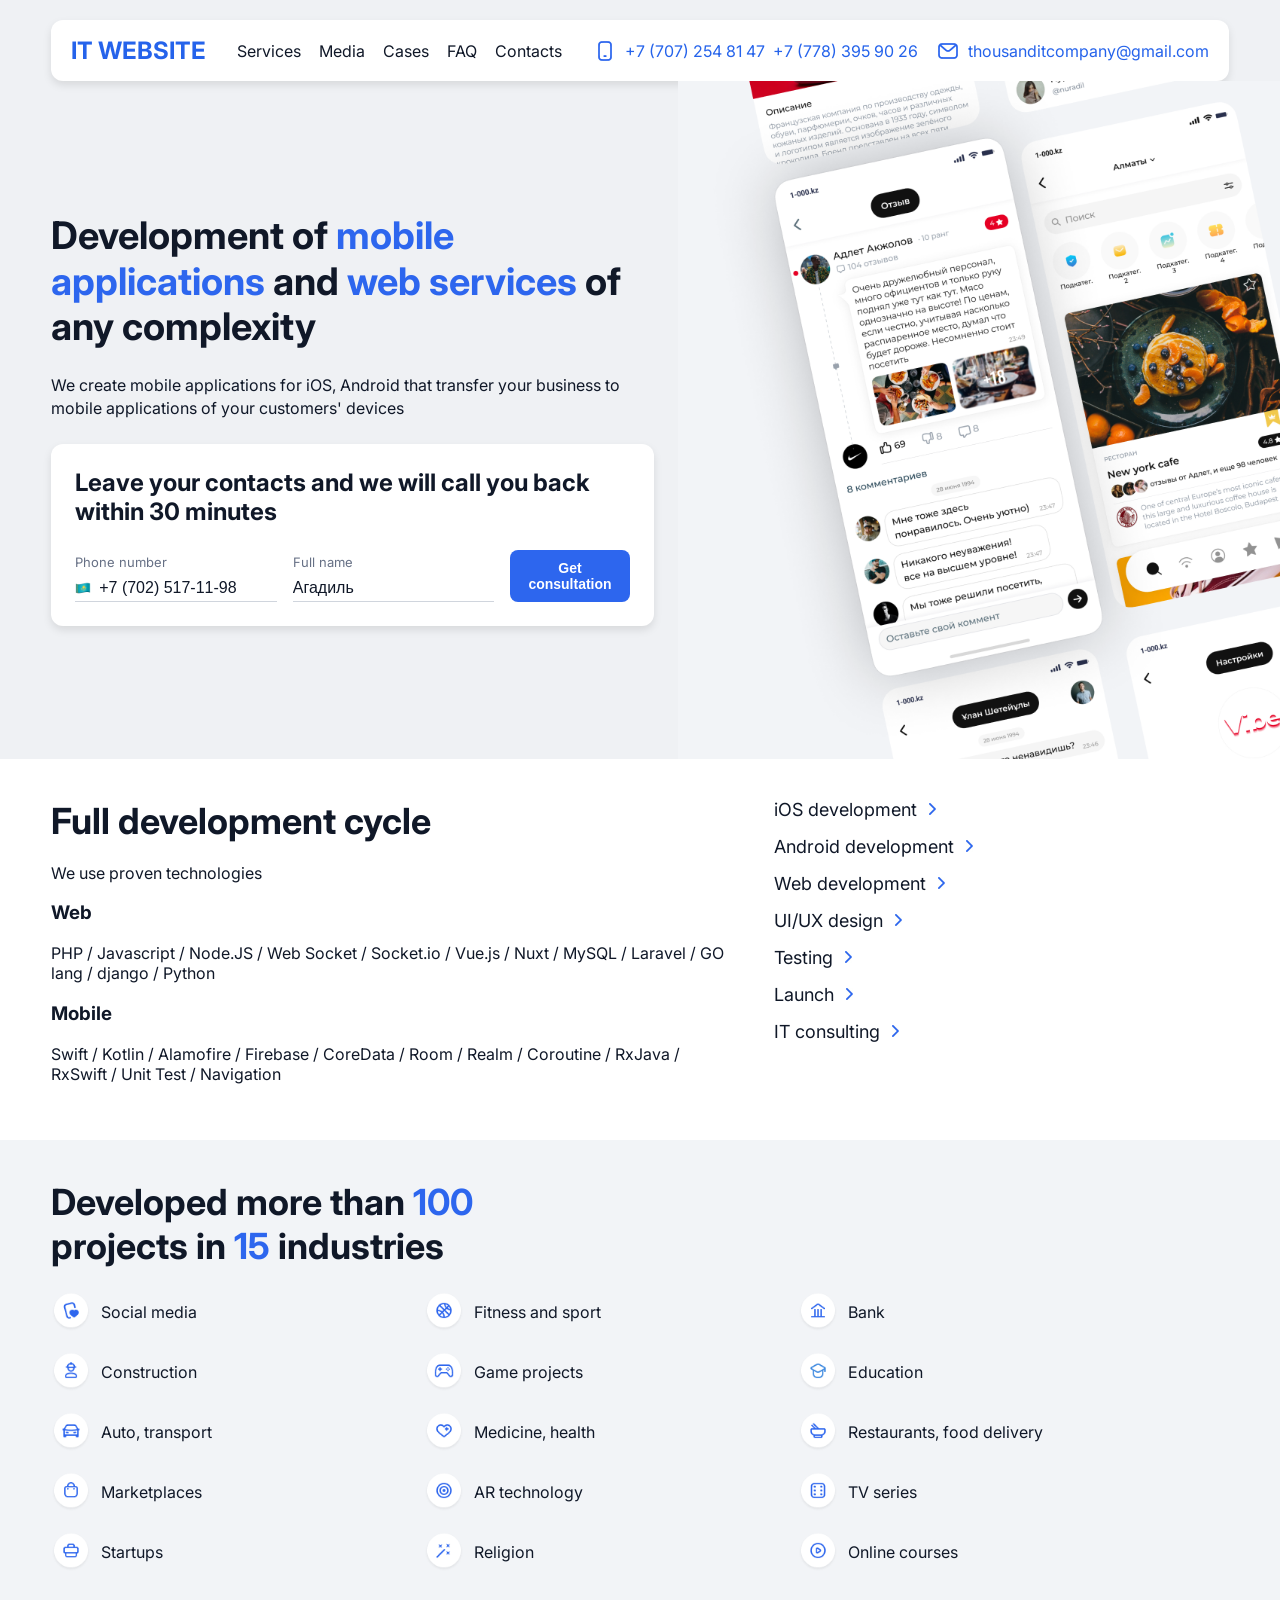
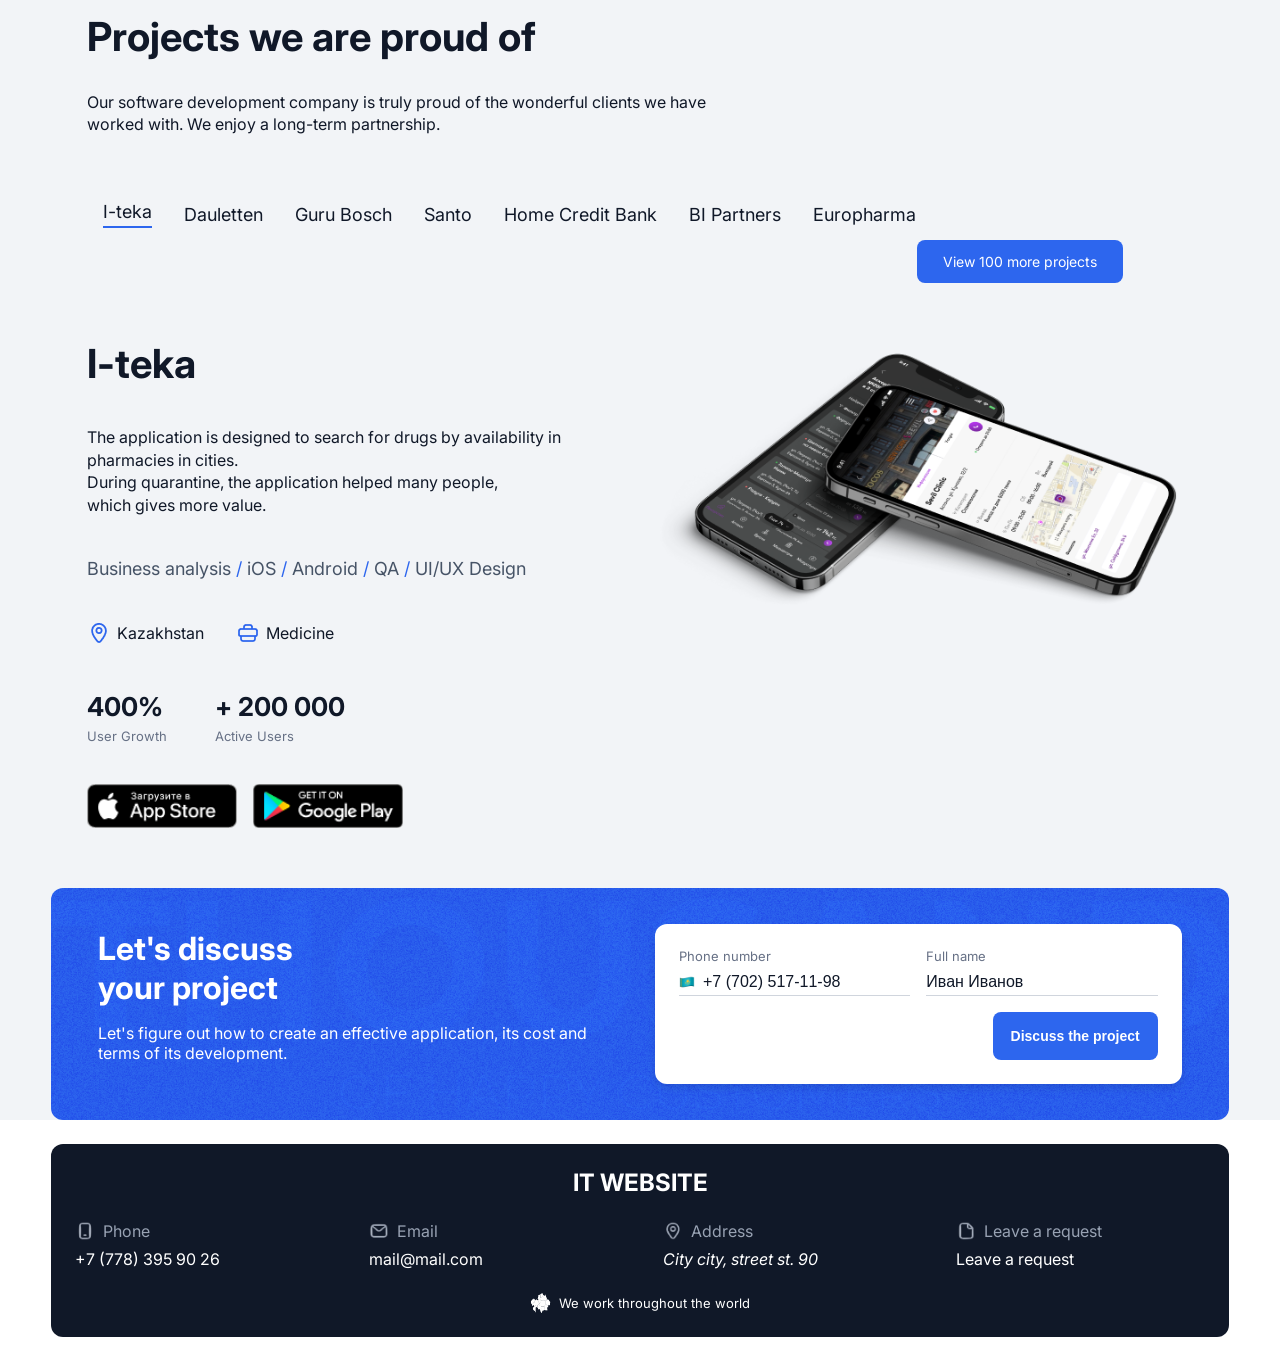
==== commit b18d6c91: "1" ====
--- a/index.html
+++ b/index.html
@@ -1,413 +1,345 @@
 <!DOCTYPE html>
-<html lang="ru">
-
+<html lang="en">
 <head>
     <meta charset="UTF-8">
-    <title>Thousand</title>
+    <meta name="viewport" content="width=device-width, initial-scale=1.0">
+    <title>IT WEBSITE</title>
     <link rel="preconnect" href="https://fonts.googleapis.com">
     <link rel="preconnect" href="https://fonts.gstatic.com" crossorigin>
     <link href="https://fonts.googleapis.com/css2?family=Inter:wght@100..900&display=swap" rel="stylesheet">
     <link rel="stylesheet" href="src/styles/style.css">
-    <meta name="viewport" content="width=device-width, initial-scale=1.0">
 </head>
-
 <body>
-    <div class="page_background" id="page_background_pc">
+    <div class="page_background">
         <input type="checkbox" id="menu-toggle" class="menu-checkbox">
 
         <header class="header_mobile">
-            <label for="menu-toggle" class="poloski" id="poloski">
+            <label for="menu-toggle" class="poloski" aria-label="Open menu">
                 <span></span>
                 <span></span>
                 <span></span>
             </label>
-            <div class="company_name">
-                <span style="color: #2563eb; font-weight: bold;">IT WEBSITE</span>
-            </div>
-            <div class="mobile-header-contact">
-                <a href="mailto:itcompany@mail.com">
-                    <img src="src/img/email.png" alt="Email">
-                </a>
-            </div>
+            <div class="company_name">IT WEBSITE</div>
+            <a href="mailto:itcompany@mail.com">
+                <img src="src/img/email.png" alt="Email">
+            </a>
         </header>
 
-        <div class="mobile-menu" id="mobileMenu">
-            <label for="menu-toggle" class="close-btn" id="closeBtn">&times;</label>
-
-            <div class="mobile-menu-logo">
-                <span style="color: #2563eb; font-weight: bold; font-size: 36px;">IT WEBSITE</span>
-            </div>
-
-            <nav class="mobile-nav-links">
-                <a href="#services" class="mob-link">Services</a>
-                <a href="#media" class="mob-link">Media</a>
-                <a href="#cases" class="mob-link">Cases</a>
-                <a href="#faq" class="mob-link">FAQ</a>
-                <a href="#contacts" class="mob-link">Contacts</a>
-            </nav>
-
-            <div class="mobile-menu-contacts">
-                <div class="contact_group">
-                    <a href="tel:+71111111111" class="contact_link">
-                        <img src="src/img/phone.png" alt="Телефон" class="phone_icon" /> +7 (111) 111 11 11</a>
-                    <a href="tel:+71111111111" class="contact_link">
-                        <img src="src/img/phone.png" alt="Телефон" class="phone_icon" /> +7 (111) 111 11 11</a>
-                </div>
-                <div class="contact_group">
-                    <a href="mailto:itcompany@mail.com" class="contact_link"><img src="src/img/email.png" alt="Email" class="email_icon" />itcompany@mail.com</a>
-                </div>
-            </div>
-        </div>
-        <header class="header_pc">
-            <div class="company_name">
-                <span>
-                    THOUSAND
-                </span>
-                <p>
-                    OF HAPPY CUSTOMERS
-                </p>
-            </div>
-            <nav class="header_link">
+        <div class="mobile-menu">
+            <label for="menu-toggle" class="close-btn" aria-label="Close menu">&times;</label>
+            <div class="company_name">IT WEBSITE</div>
+
+            <nav class="mobile-nav-links" aria-label="Mobile navigation">
                 <a href="#services">Services</a>
                 <a href="#media">Media</a>
                 <a href="#cases">Cases</a>
                 <a href="#faq">FAQ</a>
                 <a href="#contacts">Contacts</a>
             </nav>
+
+            <div class="mobile-menu-contacts">
+                <div class="contact_group">
+                    <a href="tel:+71111111111" class="contact_link">
+                        <img src="src/img/phone.png" alt="">
+                        +7 (111) 111 11 11
+                    </a>
+                    <a href="tel:+71111111111" class="contact_link">
+                        <img src="src/img/phone.png" alt="">
+                        +7 (111) 111 11 11
+                    </a>
+                </div>
+                <div class="contact_group">
+                    <a href="mailto:itcompany@mail.com" class="contact_link">
+                        <img src="src/img/email.png" alt="">
+                        itcompany@mail.com
+                    </a>
+                </div>
+            </div>
+        </div>
+
+        <header class="header_pc">
+            <div class="company_name">IT WEBSITE</div>
+
+            <nav class="header_link" aria-label="Main navigation">
+                <a href="#services">Services</a>
+                <a href="#media">Media</a>
+                <a href="#cases">Cases</a>
+                <a href="#faq">FAQ</a>
+                <a href="#contacts">Contacts</a>
+            </nav>
+
             <div class="header_contacts">
                 <div class="contact_group">
-                    <img src="src/img/phone.png" alt="Телефон" class="phone_icon" />
+                    <img src="src/img/phone.png" alt="">
                     <a href="tel:+77072548147" class="contact_link">+7 (707) 254 81 47</a>
                     <a href="tel:+77783959026" class="contact_link">+7 (778) 395 90 26</a>
                 </div>
-
                 <div class="contact_group">
-                    <img src="src/img/email.png" alt="Email" class="email_icon" />
-                    <a href="mailto:thousanditcompany@gmail.com" class="contact_link">thousanditcompany@gmail.com</a>
+                    <img src="src/img/email.png" alt="">
+                    <a href="mailto:thousanditcompany@gmail.com" class="contact_link">
+                        thousanditcompany@gmail.com
+                    </a>
                 </div>
             </div>
         </header>
-        <main>
-            <h1>
-                Development of <span class='text_blue'>mobile <br>
-                    applications</span> and <span class='text_blue'>web <br class="br_mob"> services</span> of <br class="br_pc">
-                any complexity
-            </h1>
-            <p>
-                We create mobile applications for iOS, Android that <br class="br_mob"> transfer your business to mobile<br class="br_pc">
-                applications of your customers' devices
-            </p>
-            <div class="form">
-                <h2>
-                    Leave your contacts and we will call you back <br>
-                    within 30 minutes
-                </h2>
-                <form>
-                    <div class="form_field">
-                        <div class="form_section">
-                            <label>Phone number </label>
-                            <div class="input_flag">
-                                <img src="src/img/flag.png" class="flag-icon">
-                                <input type="tel" placeholder="+7 (702) 517-11-98">
+
+        <main class="hero-block">
+            <div class="hero-left">
+                <h1>
+                    Development of <span class="text_blue">mobile <br>applications</span>
+                    and <span class="text_blue">web services</span> of
+                    <br class="br_pc">any complexity
+                </h1>
+                <p>
+                    We create mobile applications for iOS, Android that transfer your
+                    business to mobile applications of your customers' devices
+                </p>
+
+                <img class="mobile-hero-image" src="src/img/back425.png" alt="">
+
+                <div class="form">
+                    <h2>
+                        Leave your contacts and we will call you back <br>
+                        within 30 minutes
+                    </h2>
+
+                    <form>
+                        <div class="form_field">
+                            <div class="form_section">
+                                <label for="hero-phone">Phone number</label>
+                                <div class="input_flag">
+                                    <img src="src/img/flag.png" class="flag-icon" alt="">
+                                    <input id="hero-phone" type="tel" placeholder="+7 (702) 517-11-98">
+                                </div>
                             </div>
-                        </div>
-                        <div class="form_section">
-                            <label>Full name</label>
-                            <input type="text" placeholder="Агадиль">
-                        </div>
-                        <button class="button_form" type="submit">
-                            Get <br class="br_pc">
-                            consultation
-                        </button>
-                    </div>
-
-                </form>
-            </div>
-
+
+                            <div class="form_section">
+                                <label for="hero-name">Full name</label>
+                                <input id="hero-name" type="text" placeholder="Агадиль">
+                            </div>
+
+                            <button class="button_form" type="submit">
+                                Get <br class="br_pc">consultation
+                            </button>
+                        </div>
+                    </form>
+                </div>
+            </div>
+
+            <div class="hero-image">
+                <img src="src/img/background.png" alt="">
+            </div>
         </main>
     </div>
-    <div class="Full_Development_Cycle">
+
+    <section class="Full_Development_Cycle" id="services">
         <div class="Full_Development_Cycle_left">
-            <h2>
-                Full development cycle
-            </h2>
-            <p class="Full_Development_Cycle_h">
-                We use proven technologies
+            <h2>Full development cycle</h2>
+            <p>We use proven technologies</p>
+
+            <h3>Web</h3>
+            <p>
+                PHP / Javascript / Node.JS / Web Socket / Socket.io /
+                Vue.js / Nuxt / MySQL / Laravel / GO lang / django / Python
             </p>
-            <div class="Full_Development_Cycle_cont_left">
-                <h3>
-                    Web
-                </h3>
-                <p>
-                    PHP / Javascript / Node.JS / Web Socket / Socket.io /
-                    Vue.js/ <br>Nuxt / MySQL / Laravel / GO lang / django / Python
-                </p>
-            </div>
-            <div class="Full_Development_Cycle_cont_left">
-                <h3>
-                    Mobile
-                </h3>
-                <p>
-                    Swift / Kotlin / Alamofire / Firebase / CoreData / Room / Realm /<br>
-                    Coroutine / RxJava / RxSwift / Unit Test / Navigation
-                </p>
-            </div>
-        </div>
+
+            <h3>Mobile</h3>
+            <p>
+                Swift / Kotlin / Alamofire / Firebase / CoreData / Room / Realm /
+                Coroutine / RxJava / RxSwift / Unit Test / Navigation
+            </p>
+        </div>
+
         <div class="Full_Development_Cycle_right">
-            <a href="#">
-                iOS development <img src="src/img/strelka.png">
-            </a>
-            <a href="#">
-                Android development <img src="src/img/strelka.png">
-            </a>
-            <a href="#">
-                Web development <img src="src/img/strelka.png">
-            </a>
-            <a href="#">
-                UI/UX design <img src="src/img/strelka.png">
-            </a>
-            <a href="#">
-                Testing <img src="src/img/strelka.png">
-            </a>
-            <a href="#">
-                Launch <img src="src/img/strelka.png">
-            </a>
-            <a href="#">
-                IT consulting <img src="src/img/strelka.png">
-            </a>
-        </div>
-    </div>
-    <div class="page_3">
-        <h2>
-            Developed more than <span class="blue">100</span>
-            <br>
+            <a href="#">iOS development <img src="src/img/strelka.png" alt=""></a>
+            <a href="#">Android development <img src="src/img/strelka.png" alt=""></a>
+            <a href="#">Web development <img src="src/img/strelka.png" alt=""></a>
+            <a href="#">UI/UX design <img src="src/img/strelka.png" alt=""></a>
+            <a href="#">Testing <img src="src/img/strelka.png" alt=""></a>
+            <a href="#">Launch <img src="src/img/strelka.png" alt=""></a>
+            <a href="#">IT consulting <img src="src/img/strelka.png" alt=""></a>
+        </div>
+    </section>
+
+    <section class="page_3" id="cases">
+        <h2 class="industries-title">
+            Developed more than <span class="blue">100</span><br>
             projects in <span class="blue">15</span> industries
         </h2>
+
         <div class="page_3_cat">
-            <p>
-                <img src="src/img/sm.png"> Social media
+            <p><img src="src/img/sm.png" alt=""> Social media</p>
+            <p><img src="src/img/fas.png" alt=""> Fitness and sport</p>
+            <p><img src="src/img/bank.png" alt=""> Bank</p>
+            <p><img src="src/img/construction.png" alt=""> Construction</p>
+            <p><img src="src/img/gp.png" alt=""> Game projects</p>
+            <p><img src="src/img/education.png" alt=""> Education</p>
+            <p><img src="src/img/at.png" alt=""> Auto, transport</p>
+            <p><img src="src/img/mh.png" alt=""> Medicine, health</p>
+            <p><img src="src/img/rfd.png" alt=""> Restaurants, food delivery</p>
+            <p><img src="src/img/market.png" alt=""> Marketplaces</p>
+            <p><img src="src/img/art.png" alt=""> AR technology</p>
+            <p><img src="src/img/tvs.png" alt=""> TV series</p>
+            <p><img src="src/img/start.png" alt=""> Startups</p>
+            <p><img src="src/img/religion.png" alt=""> Religion</p>
+            <p><img src="src/img/oc.png" alt=""> Online courses</p>
+        </div>
+
+        <div class="projects">
+            <h2 class="projects-title">Projects we are proud of</h2>
+            <p class="projects-intro">
+                Our software development company is truly proud of the wonderful clients
+                we have worked with. We enjoy a long-term partnership.
             </p>
-            <p>
-                <img src="src/img/fas.png"> Fitness and sport
-            </p>
-            <p>
-                <img src="src/img/bank.png"> Bank
-            </p>
-            <p>
-                <img src="src/img/construction.png"> Construction
-            </p>
-            <p>
-                <img src="src/img/gp.png"> Game projects
-            </p>
-            <p>
-                <img src="src/img/education.png"> Education
-            </p>
-            <p>
-                <img src="src/img/at.png"> Auto, transport
-            </p>
-            <p>
-                <img src="src/img/mh.png"> Medicine, health
-            </p>
-            <p>
-                <img src="src/img/rfd.png"> Restaurants, food delivery
-            </p>
-            <p>
-                <img src="src/img/market.png"> Marketplaces
-            </p>
-            <p>
-                <img src="src/img/art.png"> AR technology
-            </p>
-            <p>
-                <img src="src/img/tvs.png"> TV series
-            </p>
-            <p>
-                <img src="src/img/start.png"> Startups
-            </p>
-            <p>
-                <img src="src/img/religion.png"> Religion
-            </p>
-            <p>
-                <img src="src/img/oc.png"> Online cources
-            </p>
-
-        </div>
-        <h2>
-            Projects we are proud of
-        </h2>
-        <p class="p_page_3">
-            Our software development company is truly
-            proud of the wonderful clients we have <br>
-            worked with. We enjoy a long-term partnership
-        </p>
-        <div class="page_3_link_and_text">
+
             <div class="links_bar">
                 <div class="links">
-                    <a href="#I-teka">
-                        I-teka
-                    </a>
-                    <a href="Dauletten">
-                        Dauletten
-                    </a>
-                    <a href="Guru Bosch">
-                        Guru Bosch
-                    </a>
-                    <a href="Santo">
-                        Santo
-                    </a>
-                    <a href="Home Credit Bank">
-                        Home Credit Bank
-                    </a>
-                    <a href="BI Partners">
-                        BI Partners
-                    </a>
-                    <a href="Europharma">
-                        Europharma
-                    </a>
+                    <a href="#I-teka" class="active">I-teka</a>
+                    <a href="Dauletten">Dauletten</a>
+                    <a href="Guru Bosch">Guru Bosch</a>
+                    <a href="Santo">Santo</a>
+                    <a href="Home Credit Bank">Home Credit Bank</a>
+                    <a href="BI Partners">BI Partners</a>
+                    <a href="Europharma">Europharma</a>
                 </div>
                 <div class="links_bar_button" id="view_100pc">
-                    <a href="view_100">
-                        View 100 more projects
-                    </a>
-                </div>
-            </div>
+                    <a href="view_100">View 100 more projects</a>
+                </div>
+            </div>
+
             <div class="text_and_img_page_3">
                 <div class="text_and_img_page_3_left">
-                    <img src="src/img/1.png" id="iteka_img_425">
-                    <h2 id="I-teka">
-                        I-teka
+                    <img src="src/img/1.png" id="iteka_img_425" alt="I-teka app">
+
+                    <div class="project-title">
+                        <h2 id="I-teka">I-teka</h2>
                         <div class="links_bar_button" id="view_100_768">
-                    <a href="view_100">
-                        View 100 more projects
-                    </a>
-                    </h2>
-                    <p class="p_page_3">
-                        The application is designed to search for drugs by availability in pharmacies in cities. <br>
-                        During quarantine, the application helped many people, <br>
+                            <a href="view_100">View 100 more projects</a>
+                        </div>
+                    </div>
+
+                    <p class="project-description">
+                        The application is designed to search for drugs by availability in pharmacies in cities.<br>
+                        During quarantine, the application helped many people,<br>
                         which gives more value.
                     </p>
-                    <p class="p_page_3_2">
-                        Business analysis / iOS / Android / QA / UI/UX Design
+
+                    <p class="project-stack">
+                        Business analysis <span>/</span> iOS <span>/</span> Android
+                        <span>/</span> QA <span>/</span> UI/UX Design
                     </p>
+
                     <div class="left_img">
-                        <p>
-                            <img src="src/img/geo_blue.png"> Kazakhstan
-                        </p>
-                        <p>
-                            <img src="src/img/case.png"> Medicine
-                        </p>
-                    </div>
+                        <p><img src="src/img/geo_blue.png" alt=""> Kazakhstan</p>
+                        <p><img src="src/img/case.png" alt=""> Medicine</p>
+                    </div>
+
                     <div class="procent">
-                        <div class="procent_1">
+                        <div>
                             <span>400%</span>
-                            <p>
-                                User Growth
-                            </p>
-                        </div>
-                        <div class="procent_2">
+                            <p>User Growth</p>
+                        </div>
+                        <div>
                             <span>+ 200 000</span>
-                            <p>
-                                Active Users
-                            </p>
-                        </div>
-                    </div>
+                            <p>Active Users</p>
+                        </div>
+                    </div>
+
                     <div class="download">
-                        <img src="src/img/ios.png">
-                        <img src="src/img/android.png">
-                    </div>
+                        <img src="src/img/ios.png" alt="App Store">
+                        <img src="src/img/android.png" alt="Google Play">
+                    </div>
+
                     <div class="links_bar_button" id="view_100425">
-                    <a href="view_100">
-                        View 100 more projects
-                    </a>
-                </div>
+                        <a href="view_100">View 100 more projects</a>
+                    </div>
                 </div>
 
                 <div class="text_and_img_page_3_right">
-                    <img src="src/img/1.png">
-                </div>
-            </div>
-        </div>
-        <div class="form_discuss">
+                    <img src="src/img/1.png" alt="I-teka app">
+                </div>
+            </div>
+        </div>
+
+        <div class="form_discuss" id="request">
             <div class="form_discuss_left">
-                <h2>
-                    Let's discuss <br>
-                    Your project
-                </h2>
+                <h2>Let's discuss <br>your project</h2>
                 <p>
-                    Let's figure out how to create an effective application, <br>
-                    its cost and terms of its development
+                    Let's figure out how to create an effective application,
+                    its cost and terms of its development.
                 </p>
             </div>
+
             <div class="form_discuss_right">
                 <div class="form">
-
                     <form>
                         <div class="form_field" id="form_field">
                             <div class="form_f">
-                                <div class="form_section" id="form_section">
-                                    <label>Phone number </label>
+                                <div class="form_section">
+                                    <label for="project-phone">Phone number</label>
                                     <div class="input_flag">
-                                        <img src="src/img/flag.png" class="flag-icon">
-                                        <input type="tel" placeholder="+7 (702) 517-11-98">
+                                        <img src="src/img/flag.png" class="flag-icon" alt="">
+                                        <input id="project-phone" type="tel" placeholder="+7 (702) 517-11-98">
                                     </div>
                                 </div>
+
                                 <div class="form_section">
-                                    <label>Full name</label>
-                                    <input type="text" placeholder="Иван Иванов">
+                                    <label for="project-name">Full name</label>
+                                    <input id="project-name" type="text" placeholder="Иван Иванов">
                                 </div>
                             </div>
-                            <button class="button_form" type="submit" id="button_form">
+
+                            <button class="button_form" id="button_form" type="submit">
                                 Discuss the project
                             </button>
                         </div>
-
                     </form>
                 </div>
             </div>
         </div>
-    </div>
-    <footer>
-        <h2>
-            IT WEBSITE
-        </h2>
-        <div class="footer_info" id="footer_info">
+    </section>
+
+    <footer id="contacts">
+        <h2>IT WEBSITE</h2>
+
+        <div class="footer_info">
             <div class="footer_content">
                 <div class="footer_content_row_img">
-                    <img src="src/img/phone_footer.png">
-                    <span>Contact nums</span>
+                    <img src="src/img/phone_footer.png" alt="">
+                    <span>Phone</span>
                 </div>
                 <a href="tel:+77783959026">+7 (778) 395 90 26</a>
             </div>
 
             <div class="footer_content">
                 <div class="footer_content_row_img">
-                    <img src="src/img/email_footer.png">
-                    <span>Post</span>
-                </div>
-                <a href="mailto:mail@mail.com"> mail@mail.com</a>
+                    <img src="src/img/email_footer.png" alt="">
+                    <span>Email</span>
+                </div>
+                <a href="mailto:mail@mail.com">mail@mail.com</a>
             </div>
 
             <div class="footer_content">
                 <div class="footer_content_row_img">
-                    <img src="src/img/geo_footer.png">
-                    <span>Adress</span>
-                </div>
-                <address>
-                    City city, street st. 90
-                </address>
-            </div>
+                    <img src="src/img/geo_footer.png" alt="">
+                    <span>Address</span>
+                </div>
+                <address>City city, street st. 90</address>
+            </div>
+
             <div class="footer_content">
                 <div class="footer_content_row_img">
-                    <img src="src/img/doc_footer.png">
+                    <img src="src/img/doc_footer.png" alt="">
                     <span>Leave a request</span>
                 </div>
-                <a href="#"> Leave a request</a>
-            </div>
-        </div>
+                <a href="#request">Leave a request</a>
+            </div>
+        </div>
+
         <div class="footer_down">
-            <img src="src/img/footer_info.png">
-            <span>We work throughout world</span>
+            <img src="src/img/footer_info.png" alt="">
+            <span>We work throughout the world</span>
         </div>
     </footer>
 </body>
-
 </html>
--- a/src/styles/style.css
+++ b/src/styles/style.css
@@ -1,1150 +1,766 @@
-*,
-*::before,
-*::after {
+* {
     box-sizing: border-box;
 }
-#view_100_768{
+
+body {
+    margin: 0;
+    font-family: Inter, Arial, sans-serif;
+    color: #101828;
+}
+
+.page_background {
+    background-color: #eff1f4;
+    padding: 20px 0 40px;
+}
+
+.header_pc,
+.header_mobile {
+    margin: 0 4%;
+    padding: 16px 20px;
+    align-items: center;
+    justify-content: space-between;
+    gap: 16px;
+    background-color: #fff;
+    border-radius: 12px;
+    box-shadow: 0 4px 8px rgba(0, 0, 0, 0.1);
+}
+
+.header_pc,
+.header_link,
+.header_contacts,
+.contact_group {
+    display: flex;
+}
+
+.header_mobile,
+.mobile-menu,
+.menu-checkbox {
     display: none;
 }
-body {
-    display: flex;
-    flex-direction: column;
-    font-family: "Inter", Arial, sans-serif;
-    font-size: 16px;
-    min-height: 100vh;
-    margin: 0;
-}
-
-.page_background {
-    flex: 1 0 auto;
-    background-size: cover;
-    background-image: url('../img/background.png');
-    background-position: center;
-    background-repeat: no-repeat;
-}
-
-main {
-    margin: 40px 80px;
-    font-size: 18px;
-}
-
-main p {
-    font-size: 15px;
-}
-
-header {
-    display: flex;
-    flex-direction: row;
-    justify-content: space-between;
-    align-items: center;
-    height: 60px;
-    margin: 20px 80px;
-    position: sticky;
-    top: 0;
-    z-index: 1000;
-    background-color: #fffefe;
-    box-shadow: 0 4px 8px rgba(0, 0, 0, 0.1);
-    border-radius: 10px;
-}
-
-header a {
+
+.header_link,
+.header_contacts {
+    gap: 18px;
+}
+
+.header_contacts,
+.contact_group {
+    align-items: center;
+}
+
+.contact_group {
+    gap: 8px;
+}
+
+.company_name {
+    color: #2563eb;
+    font-size: 24px;
+    font-weight: 700;
+    white-space: nowrap;
+}
+
+.header_link a,
+.mobile-nav-links a {
+    color: #101828;
     text-decoration: none;
-    color: black;
-    font-weight: 500;
-}
-
-header img {
+}
+
+.contact_link {
+    color: #2563eb;
+    text-decoration: none;
+}
+
+header img,
+.mobile-menu-contacts img {
     display: block;
     width: 24px;
     height: 24px;
 }
 
-.company_name {
-    padding-left: 20px;
-}
-
-.company_name span {
+.hero-block {
+    display: flex;
+    align-items: center;
+    gap: 24px;
+    margin: 48px 4% 0;
+}
+
+.hero-left,
+.hero-image {
+    width: 50%;
+    min-width: 0;
+}
+
+.hero-left h1 {
+    margin: 0 0 24px;
+    font-size: 38px;
+    line-height: 1.2;
+}
+
+.hero-left p {
+    margin: 0 0 24px;
+    line-height: 1.45;
+}
+
+.hero-image {
+    display: flex;
+    justify-content: flex-end;
+    overflow: hidden;
+}
+
+.hero-image img {
+    display: block;
+    width: 180%;
+    height: auto;
+    flex-shrink: 0;
+}
+
+.mobile-hero-image {
+    display: none;
+}
+
+.text_blue,
+.blue {
+    color: #2d66ee;
+}
+
+.form {
+    width: 100%;
+    padding: 24px;
+    background-color: #fff;
+    border-radius: 12px;
+    box-shadow: 0 4px 8px rgba(0, 0, 0, 0.1);
+}
+
+.form h2 {
+    margin: 0 0 24px;
     font-size: 24px;
-    font-weight: bold;
-    color: #0E62E6;
-}
-
-.company_name p {
-    font-size: 8px;
-    padding: 0;
-    margin: 1px;
-    text-align: center;
-    color: #00BFFF;
-}
-
-.header_contacts {
-    display: flex;
-    flex-direction: row;
+}
+
+.form_field,
+.form_f {
+    display: flex;
+    align-items: flex-end;
+    gap: 16px;
+}
+
+.form_section {
+    display: flex;
+    flex: 1;
+    flex-direction: column;
+    gap: 5px;
+    min-width: 0;
+}
+
+.form label {
+    color: #667085;
+    font-size: 13px;
+}
+
+.form input {
+    width: 100%;
+    min-width: 0;
+    padding: 4px 0;
+    font-size: 16px;
+    border: 0;
+    border-bottom: 1px solid #d0d5dd;
+}
+
+.form input::placeholder {
+    color: #101828;
+}
+
+.input_flag {
+    display: flex;
+    align-items: center;
+    gap: 8px;
+    border-bottom: 1px solid #d0d5dd;
+}
+
+.input_flag input {
+    border: 0;
+}
+
+.flag-icon {
+    width: 16px;
+}
+
+.button_form {
+    flex-shrink: 0;
+    min-height: 48px;
+    padding: 10px 18px;
+    border: 0;
+    border-radius: 8px;
+    background-color: #2d66ee;
+    color: #fff;
+    font-size: 14px;
+    font-weight: 600;
+    cursor: pointer;
+}
+
+.Full_Development_Cycle {
+    display: flex;
+    justify-content: space-between;
+    gap: 40px;
+    padding: 40px 4%;
+}
+
+.Full_Development_Cycle_left {
+    flex: 3;
+    min-width: 0;
+}
+
+.Full_Development_Cycle_right {
+    display: flex;
+    flex: 2;
+    flex-direction: column;
+    gap: 16px;
+    min-width: 0;
+}
+
+.Full_Development_Cycle h2,
+.industries-title,
+.projects-title {
+    margin: 0 0 20px;
+    font-size: 36px;
+}
+
+.Full_Development_Cycle_right a {
+    display: flex;
+    align-items: center;
+    gap: 12px;
+    color: inherit;
+    text-decoration: none;
+    font-size: 18px;
+}
+
+.Full_Development_Cycle_right a:hover {
+    text-decoration: underline;
+}
+
+.Full_Development_Cycle_right img {
+    width: 7px;
+    height: 12px;
+}
+
+.page_3 {
+    padding: 40px 4% 0;
+    background-color: #f2f4f7;
+}
+
+.page_3_cat {
+    display: flex;
+    flex-wrap: wrap;
+    gap: 20px;
+    margin: 24px 0 40px;
+}
+
+.page_3_cat p {
+    display: flex;
+    align-items: center;
+    gap: 10px;
+    width: 30%;
+    margin: 0;
+    overflow-wrap: anywhere;
+}
+
+.page_3_cat img {
+    flex-shrink: 0;
+    width: 40px;
+    height: 40px;
+}
+
+.projects-intro {
+    max-width: 650px;
+    line-height: 1.4;
+}
+
+.links_bar,
+.links {
+    display: flex;
+    flex-wrap: wrap;
+    align-items: center;
+    gap: 12px;
+}
+
+.links_bar {
+    margin: 24px 0;
+}
+
+.links a {
+    color: inherit;
+    text-decoration: none;
+}
+
+.links .active {
+    border-bottom: 2px solid #2d66ee;
+    padding-bottom: 4px;
+}
+
+.links a:hover {
+    text-decoration: underline;
+}
+
+.links_bar_button a {
+    display: inline-block;
+    padding: 12px 16px;
+    border-radius: 8px;
+    background-color: #2d66ee;
+    color: #fff;
+    text-decoration: none;
+    font-size: 14px;
+}
+
+.text_and_img_page_3 {
+    display: flex;
+    align-items: flex-start;
     gap: 30px;
 }
 
-.header_link {
-    display: flex;
-    flex-direction: row;
-    gap: 20px;
-}
-
-.contact_group {
-    display: flex;
-    flex-direction: row;
-    gap: 8px;
-    align-items: center;
-    padding-right: 20px;
-}
-
-.contact_group a {
-    color: #2D66EE;
-}
-
-.text_blue {
-    color: #306FF5;
-}
-
-.form {
-    width: 676px;
-    max-width: 100%;
-    min-height: 186px;
-    background-color: #FFFFFF;
-    box-shadow: 0 4px 8px rgba(0, 0, 0, 0.1);
-    border-radius: 10px;
-    box-sizing: border-box;
-}
-
-.form h2 {
+.text_and_img_page_3_left,
+.text_and_img_page_3_right {
+    flex: 1;
+    min-width: 0;
+}
+
+.text_and_img_page_3_right img,
+#iteka_img_425 {
+    width: 100%;
+    max-width: 600px;
+    height: auto;
+}
+
+.project-title {
+    display: flex;
+    align-items: center;
+    gap: 12px;
+}
+
+.project-title h2 {
+    margin: 0;
+}
+
+.project-description {
+    line-height: 1.4;
+}
+
+.project-stack {
+    color: #475467;
+}
+
+.project-stack span {
+    color: #2d66ee;
+}
+
+#view_100_768,
+#view_100425,
+#iteka_img_425 {
+    display: none;
+}
+
+.left_img,
+.procent,
+.download {
+    display: flex;
+    flex-wrap: wrap;
+    gap: 16px;
+    margin: 18px 0;
+}
+
+.left_img p {
+    display: flex;
+    align-items: center;
+    gap: 6px;
+    margin: 0;
+}
+
+.left_img img {
+    width: 24px;
+}
+
+.procent span {
     font-size: 24px;
     font-weight: 700;
-    margin-left: 20px;
-    padding-top: 20px;
-}
-
-input {
-    border: none;
-    border-bottom: 0.7px solid #D0D5DD;
-    padding-bottom: 4px;
-    font-size: 16px;
-}
-
-.input_flag {
-    border: none;
-    display: flex;
-    align-items: center;
-    gap: 8px;
-    border-bottom: 0.7px solid #D0D5DD;
-    padding-bottom: 4px;
-}
-
-::placeholder {
-    color: #101828;
-    font-size: 17px;
-    font-weight: 400;
-}
-
-.input_flag input {
-    border-bottom: none;
-    padding-bottom: 0;
-}
-
-label {
-    font-size: 13px;
-    color: #667085;
-}
-
-.form_field {
-    display: flex;
-    flex-direction: row;
-    justify-content: space-around;
-    align-items: flex-end;
-    padding-bottom: 20px;
-}
-
-.form_section {
-    display: flex;
-    flex-direction: column;
-    gap: 5px;
-}
-
-.flag-icon {
-    width: 16px;
-    height: 20px;
-}
-
-.button_form {
-    background-color: #2D66EE;
-    color: white;
-    width: 132px;
-    height: 58px;
-    text-align: left;
-    padding: 11px 24px;
-    font-size: 14px;
-    font-weight: 600;
-    border: none;
-    border-radius: 8px;
-    cursor: pointer;
-}
-
-footer {
-    background-color: #101828;
-    margin: 0 45px 20px 45px;
-    border-radius: 12px;
-    padding-bottom: 30px;
-}
-
-footer h2 {
-    font-size: 36px;
-    text-align: center;
-    color: white;
-    margin-top: 15px;
-}
-
-.footer_content {
-    display: flex;
-    flex-direction: column;
-    justify-content: space-between;
-    color: #98A2B3;
-}
-
-.footer_info img {
-    width: 30.41px;
-    height: 16px;
-}
-
-.footer_info {
-    display: flex;
-    flex-direction: row;
-    gap: 80px;
-    margin-left: 40px;
-    margin-bottom: 40px;
-    justify-content: space-around;
-}
-
-.footer_content_row_img {
-    display: flex;
-    flex-direction: row;
-    align-items: center;
-    font-size: 14px;
-    color: #98A2B3;
-    gap: 5px;
-}
-
-.footer_content_row_img img {
-    width: 24px;
-    height: 24px;
-}
-
-.footer_content a,
-address {
-    text-decoration: none;
-    color: white;
-}
-
-.footer_down {
-    display: flex;
-    flex-direction: row;
-    align-items: center;
-    justify-content: center;
-    color: #FFFFFF;
-    font-size: 13px;
-    gap: 10px;
-}
-
-.mobile-menu {
-    display: none;
-}
-
-.header_mobile {
-    display: none;
-}
-
-.menu-checkbox {
-    display: none;
-}
-
-.mobile-menu {
-    display: none;
-    flex-direction: column;
-    justify-content: space-between;
-    position: fixed;
-    top: 0;
-    left: 0;
-    width: 100%;
-    height: 100vh;
-    background-color: #ffffff;
-    z-index: 2000;
-    padding: 25px 20px;
-    box-sizing: border-box;
-}
-
-.menu-checkbox:checked~.mobile-menu {
-    display: flex;
-}
-
-.mobile-nav-links {
-    display: flex;
-    flex-direction: column;
-    gap: 20px;
-}
-
-.mob-link {
-    text-decoration: none;
-    color: #101828;
-    font-size: 20px;
-    font-weight: 500;
-}
-
-.mobile-menu-contacts {
-    display: flex;
-    flex-direction: row;
-    gap: 5px;
-}
-
-.mobile-menu-contacts .contact_group {
-    flex-direction: column;
-    align-items: flex-start;
-}
-
-.close-btn {
-    font-size: 36px;
-    color: #2D66EE;
-    align-self: flex-start;
-    line-height: 1;
-    cursor: pointer;
-}
-
-.Full_Development_Cycle {
-    display: flex;
-    flex-direction: row;
-    background-color: #FFFFFF;
-    margin: 40px 80px;
-    align-items: flex-start;
-    gap: 100px;
-}
-
-.Full_Development_Cycle_left {
-    display: flex;
-    flex-direction: column;
-}
-
-.Full_Development_Cycle_right {
-    margin-top: 20px;
-    display: flex;
-    flex-direction: column;
-    font-size: 17px;
-    margin-left: 50px;
-}
-
-.Full_Development_Cycle_left h2 {
-    font-size: 36px;
-}
-
-.Full_Development_Cycle_right img {
-    display: block;
-    box-sizing: border-box;
-    width: 7px;
-    height: 12px;
-}
-
-.Full_Development_Cycle_right a {
-    display: flex;
-    flex-direction: row;
-    gap: 15px;
-    align-items: center;
-    font-weight: 400;
-    font-size: 20px;
-    padding: 10px;
-}
-
-.Full_Development_Cycle_right a:link,
-.Full_Development_Cycle_right a:visited {
-    color: #111111;
-    text-decoration: none;
-}
-
-.Full_Development_Cycle_right a:hover {
-    text-decoration: underline;
-    text-decoration-color: #2D66EE;
-    cursor: pointer;
-}
-
-.page_3 {
-    background-color: #F2F4F7;
-    display: flex;
-    flex-direction: column;
-}
-
-.page_3_cat {
-    display: flex;
-    flex-direction: column;
-    flex-wrap: wrap;
-    gap: 10px;
-    margin: 40px 80px;
-    max-width: 1223px;
-    height: 280px;
-}
-
-.page_3_cat p {
-    display: flex;
-    flex-direction: row;
-    font-size: 17px;
-    padding: 0;
-    margin: 10px;
-    align-items: center;
-    gap: 10px;
-    width: 331px;
-    height: 22px;
-}
-
-.page_3_cat p img {
-    width: 44px;
-    height: 44px;
-}
-
-.blue {
-    color: #2D66EE;
-}
-
-.page_3 h2 {
-    font-size: 36px;
-    margin: 40px 80px;
-}
-
-.p_page_3 {
-    margin: 0px 80px;
-    padding: 0;
-}
-
-.page_3_link_and_text {
-    display: flex;
-    flex-direction: column;
-    margin: 20px 80px;
-    justify-content: space-between;
-}
-
-.links_bar {
-    display: flex;
-    flex-direction: row;
-    gap: 10px;
-    margin: 45px 0;
-    align-items: center;
-}
-
-.links {
-    display: flex;
-    font-size: 17px;
-    gap: 10px;
-    flex-wrap: wrap;
-}
-
-.links a {
-    display: flex;
-    flex-direction: row;
-    align-items: center;
-    padding: 10px 16px;
-}
-
-.links_bar_button {
-    background-color: #2D66EE;
-    align-items: center;
-    border-radius: 8px;
-    display: flex;
-    justify-content: center;
-    margin-left: auto;
-}
-
-.links_bar_button a {
-    padding: 16px;
-    font-size: 14px;
-    text-decoration: none;
-    color: white;
-    align-items: center;
-}
-
-.links a:link,
-.links a:visited {
-    color: #111111;
-    text-decoration: none;
-}
-
-.links a.active {
-    text-decoration: underline;
-}
-
-.links a:hover {
-    text-decoration: underline;
-    text-decoration-color: #2D66EE;
-    cursor: pointer;
-}
-
-.text_and_img_page_3 {
-    display: flex;
-    flex-direction: row;
-    align-items: flex-start;
-    justify-content: space-between;
-}
-
-.text_and_img_page_3_left p {
-    margin: 30px 0;
-}
-
-.text_and_img_page_3_left h2 {
-    font-size: 36px;
-    margin: 0;
-}
-
-.text_and_img_page_3_right img {
-    max-width: 100%;
-    width: 600px;
-    height: auto;
-}
-
-.p_page_3_2 {
-    font-size: 17px;
-    color: #475467;
-}
-
-.left_img {
-    display: flex;
-    gap: 25px;
-}
-
-.left_img img {
-    width: 24px;
-    height: 24px;
-}
-
-.left_img p {
-    display: flex;
-    flex-direction: row;
-    gap: 5px;
-    align-items: center;
-    margin: 0;
-}
-
-.download {
-    display: flex;
-    flex-direction: row;
-    gap: 10px;
-    margin: 40px 0;
-}
-
-.download img {
-    max-width: 135px;
-    height: auto;
-}
-
-.procent {
-    display: flex;
-    gap: 20px;
-    margin-top: 30px;
-}
-
-.procent span {
-    color: #101828;
-    font-size: 24px;
-    font-weight: 700;
-}
-
-.procent div {
-    display: flex;
-    flex-direction: column;
-}
-
-.procent div p {
+}
+
+.procent p {
+    margin: 6px 0 0;
     color: #667085;
     font-size: 13px;
-    margin-top: 10px;
-    margin-bottom: 0;
+}
+
+.download img {
+    width: 120px;
+    max-width: 100%;
+    height: auto;
+}
+
+.form_discuss {
+    display: flex;
+    align-items: center;
+    gap: 30px;
+    padding: 36px 4%;
+    background: #2563eb url("../img/Fr.png") center / cover no-repeat;
+    border-radius: 12px;
+}
+
+.form_discuss_left {
+    flex: 1;
+    color: #fff;
+}
+
+.form_discuss_left h2 {
+    margin: 0;
+    font-size: 32px;
+}
+
+.form_discuss_right {
+    flex: 1;
+    min-width: 0;
 }
 
 #form_field {
-    padding-top: 40px;
-    margin-left: 20px;
-    display: flex;
     flex-direction: column;
-    align-items: flex-start;
-    gap: 20px;
-}
-
-.form_f {
-    display: flex;
-    flex-direction: row;
-    align-items: center;
-    justify-content: flex-start;
-    gap: 15px;
+    align-items: stretch;
 }
 
 #button_form {
     align-self: flex-end;
-    width: 178px;
-    height: 40px;
-    margin-right: 20px;
+}
+
+footer {
+    margin: 24px 4%;
+    padding: 24px;
+    border-radius: 12px;
+    background-color: #101828;
+    color: #fff;
+}
+
+footer h2 {
+    margin: 0 0 24px;
     text-align: center;
-    padding: 0;
-}
-
-.form_discuss {
-    width: 100%;
-    min-height: 350px;
-    display: flex;
-    align-items: center;
-    justify-content: space-around;
-    background-image: url("../img/Fr.png");
-    background-repeat: no-repeat;
-    background-size: cover;
-    box-sizing: border-box;
-    padding: 30px 40px;
-}
-
-.form_discuss_left h2 {
-    margin: 0;
-    font-size: 36px;
-    color: white;
-    font-weight: 700;
-}
-
-.form_discuss_left p {
-    font-size: 15px;
-    color: white;
-}
-
-.br_mob {
-    display: none;
-}
-
-.br_pc {
-    display: inline;
-}
-
-#view_100425 {
-    display: none;
-}
-
-#view_100pc {
-    display: block;
-}
-
-#iteka_img_425 {
-    display: none;
-}
-#view_100_768{
-    display: none;
-}
-
-
-
-@media (max-width: 768px ) {
-    
-    .form_discuss_left p{
-        margin-left: 20px;
-    }
-    .form_discuss_left{
-        align-self: start;
-    }
-    .text_and_img_page_3_left h2{
-        display: flex;
-        justify-content: space-between;
-    }
-    #view_100_768{
-        display: inline-block;
-    }
-    
-    #view_100pc{
+}
+
+.footer_info,
+.footer_content_row_img,
+.footer_down {
+    display: flex;
+}
+
+.footer_info {
+    flex-wrap: wrap;
+    justify-content: space-between;
+    gap: 20px;
+}
+
+.footer_content {
+    width: 22%;
+    overflow-wrap: anywhere;
+}
+
+.footer_content_row_img,
+.footer_down {
+    align-items: center;
+    gap: 8px;
+}
+
+.footer_content_row_img {
+    margin-bottom: 8px;
+    color: #98a2b3;
+}
+
+.footer_content_row_img img,
+.footer_down img {
+    flex-shrink: 0;
+    width: 20px;
+    height: 20px;
+}
+
+.footer_content a {
+    color: #fff;
+    text-decoration: none;
+}
+
+.footer_down {
+    justify-content: center;
+    margin-top: 24px;
+    font-size: 13px;
+}
+
+@media (min-width: 426px) {
+    .hero-block {
+        margin-top: 0;
+        margin-right: 0;
+    }
+
+    .page_background {
+        padding-bottom: 0;
+    }
+}
+
+@media (min-width: 769px) {
+    .projects {
+        margin: 0 3%;
+        padding-bottom: 60px;
+    }
+
+    .projects-title,
+    .project-title h2 {
+        margin: 0;
+        font-size: 40px;
+    }
+
+    .projects-intro {
+        margin: 30px 0 0;
+    }
+
+    .projects .links_bar {
+        margin: 66px 0 56px;
+        padding-left: 16px;
+    }
+
+    .projects .links {
+        gap: 32px;
+        font-size: 18px;
+    }
+
+    #view_100pc {
+        margin-left: auto;
+    }
+
+    #view_100pc a {
+        padding: 13px 26px;
+    }
+
+    .projects .text_and_img_page_3 {
+        gap: 36px;
+    }
+
+    .text_and_img_page_3_right img {
+        display: block;
+        max-width: 640px;
+    }
+
+    .project-description {
+        margin: 38px 0 0;
+    }
+
+    .project-stack {
+        margin: 42px 0 0;
+        font-size: 18px;
+    }
+
+    .projects .left_img {
+        margin: 42px 0 0;
+        gap: 32px;
+    }
+
+    .projects .procent {
+        margin: 46px 0 0;
+        gap: 48px;
+    }
+
+    .projects .procent span {
+        font-size: 26px;
+    }
+
+    .projects .download {
+        margin: 40px 0 0;
+    }
+
+    .projects .download img {
+        width: 150px;
+    }
+}
+
+@media (min-width: 1201px) {
+    .projects .links_bar {
+        padding-right: 70px;
+    }
+}
+
+@media (max-width: 1200px) {
+    .header_pc,
+    .header_contacts {
+        flex-wrap: wrap;
+    }
+
+    .hero-left h1 {
+        font-size: 32px;
+    }
+
+    .hero-left h1 br,
+    .br_pc {
         display: none;
     }
-    .links{
-        font-size: 12px;
-        
-    }
-    
-    .br_pc{
-        display: none;
-    }
-    .button_form{
-        width: 190px;
-        height: 40px;
-    }
-    .button_form {
-        font-size: 14px;
-    }
-    .mob-link{
-        font-size: 36px;
-        
-    }
-    .form_field{
+
+    .hero-block .form_field {
         flex-direction: column;
         align-items: stretch;
-        gap: 20px;
-    }
-    .form{
-        width: 382px;
-        height: 356px;
-    }
-    .mob-link{
-        justify-content: center;
-        display: flex;
-    }
-    .mobile-menu-contacts{
-        display: flex;
-        flex-direction: row;
-    }
-    .contact_link{
-        display: flex;
-        width: 172px;
-    }
-    .mobile-menu {
-        align-items: center;
-        gap: 5px;
-        padding: 0;
-
-    }
-    .contact_link{
-        font-size: 18px;
-    }
-    .mobile-menu-contacts .contact_group {
-        display: flex;
-        flex-direction: row;
-        flex-wrap: nowrap;
-        align-items: center;
-        padding-bottom: 50px;
-    }
-    .contact_group a{
-        display: flex;
-        text-decoration: none;
-        
-    }
-    .contact_group img {
-        display: block;
-        width: 28px;
-        height: 28px;
-    }
-    .form {
-        padding: 20px;
-    }
-    .form_discuss_right .form{
-        width: 600px;
-        height: 190px;
-    }
-    .form h2 {
-        margin-left: 0;
-        padding-top: 0;
-    }
+    }
+}
+
+@media (max-width: 768px) {
+    .page_background {
+        padding-top: 10px;
+    }
+
     .header_pc {
         display: none;
     }
 
     .header_mobile {
         display: flex;
-        justify-content: space-between;
-        align-items: center;
-        padding: 15px 20px;
-        margin: 10px 20px;
-        background: #fff;
-        position: sticky;
-        top: 0;
-        z-index: 100;
-        border-radius: 10px;
     }
 
     .poloski {
         display: flex;
         flex-direction: column;
-        justify-content: space-between;
+        gap: 4px;
         width: 24px;
-        height: 18px;
         cursor: pointer;
     }
 
     .poloski span {
-        display: block;
         height: 3px;
-        width: 100%;
-        background-color: #2D66EE;
+        background-color: #2563eb;
         border-radius: 2px;
     }
 
-    main {
-        margin: 30px 20px;
-    }
-
-    .Full_Development_Cycle {
-        flex-direction: row;
-        margin: 30px 20px;
-        column-gap: 50px;
-    }
-    .Full_Development_Cycle p{
-        font-size: 14px;
-    }
-
-    .Full_Development_Cycle_right {
-        margin-left: 0;
-        padding-top: 60px;
-        width: 100%;
-    }
-
-
-    .page_3 h2,
-    .p_page_3,
-    .page_3_link_and_text {
-        margin-left: 20px;
-        margin-right: 20px;
-    }
-
-    .page_3_cat {
-        margin: 20px;
-        height: auto;
-        flex-direction: row;
-        flex-wrap: wrap;
-        gap: 15px;
-    }
-
-    .page_3_cat p {
-        width: 45%;
-        margin: 5px 0;
-    }
-
-    .text_and_img_page_3 {
+    .menu-checkbox:checked ~ .mobile-menu {
+        position: fixed;
+        inset: 0;
+        z-index: 10;
+        display: flex;
         flex-direction: column;
-        gap: 30px;
-    }
-
-    .text_and_img_page_3_right img {
-        width: 100%;
-        max-width: 480px;
-    }
-
-    .form_discuss {
-        flex-direction: column;
-        padding: 30px 20px;
-        gap: 30px;
-    }
-
-    .form_discuss_right {
-        width: 100%;
-    }
-
-    
-
-    footer {
-        margin: 0 20px 20px 20px;
-    }
-
-    .footer_info {
-        flex-wrap: wrap;
-        gap: 30px;
-        margin-left: 20px;
-    }
-
-    
-
-    #view_100425 {
-        display: none;
-    }
-
-    
-
-    #iteka_img_425 {
-        display: none;
-    }
-}
-
-
-
-
-@media (max-width: 425px) {
-    
-    #view_100_768{
-        display: none;
-    }
-    .footer_content{
-        width: 154px;
-        height: 54px;
-    }
-    .footer_content_row_img span{
-        font-size: 10px;
-    }
-    #footer_info{
-        flex-direction: row;
-        flex-wrap: wrap;
-        width: 100%;
-        height: auto;
-        column-gap: 4px;
-    }
-    .form_discuss p{
-        margin-left: 20px;
-    }
-    .form_discuss_right .form{
-        margin-top: 60px;
-    }
-    #iteka_img_425 {
-        display: block;
-        width: 340px;
-    }
-
-    .text_and_img_page_3_right {
-        display: none;
-    }
-
-    #view_100425 {
-        display: block;
-        width: 258px;
-        margin-left: 20px;
-    }
-
-    #view_100pc {
-        display: none;
-    }
-
-    #I-teka {
-        margin-left: 5px;
-    }
-
-    .p_page_3_2 {
-        font-size: 14px;
-    }
-
-    .br_pc {
-        display: none;
-    }
-
-    .br_mob {
-        display: inline-block;
-    }
-
-    .page_background {
-
-        background-image: url('../img/back425.png');
-        background-position: top;
-        background-size: 100% auto;
-        background-repeat: no-repeat;
-    }
-
-    .form {
-        width: 100%;
-        height: auto;
-        padding: 15px;
-        margin-top: 180px;
-    }
-
-    body {
-        font-size: 14px;
+        gap: 20px;
+        overflow-y: auto;
+        padding: 20px;
+        background-color: #fff;
     }
 
     .close-btn {
         align-self: flex-end;
-        margin-top: 20px;
-        margin-right: 20px;
-        color: grey;
-    }
-
-    .header_mobile {
-        margin: 10px;
-        padding: 10px 15px;
-    }
-
-    .mobile-nav-links {
-        display: flex;
-        gap: 20px;
-        justify-content: center;
-    }
-
-    .mobile-menu {
-        align-items: center;
-        gap: 5px;
-        padding: 0;
-
-    }
-
-    .mobile-menu-logo {
-        margin-bottom: 30px;
-    }
-
+        font-size: 32px;
+        cursor: pointer;
+    }
+
+    .mobile-nav-links,
     .mobile-menu-contacts {
         display: flex;
         flex-direction: column;
-        gap: 10px;
-    }
-
-    .contact_group {
-        display: flex;
-        flex-direction: row;
-        flex-wrap: nowrap;
-        gap: 5px;
-    }
-
-    .contact_group img {
-        display: block;
-        width: 24px;
-        height: 24px;
-    }
-
-    .contact_link {
+        gap: 14px;
+    }
+
+    .mobile-menu-contacts .contact_group {
+        flex-wrap: wrap;
+    }
+
+    .mobile-menu-contacts .contact_link {
         display: flex;
         align-items: center;
-        gap: 5px;
-        text-decoration: none;
-    }
-
-    main {
-        margin: 20px 15px;
-    }
-
-    main h1 {
-        font-size: 24px;
-        line-height: 1.2;
-    }
-
-
-
+        gap: 6px;
+        overflow-wrap: anywhere;
+    }
+
+    .hero-block {
+        gap: 16px;
+    }
+
+    .hero-left h1,
+    .Full_Development_Cycle h2,
+    .industries-title,
+    .projects-title {
+        font-size: 26px;
+    }
+
+    .form {
+        padding: 16px;
+    }
 
     .form h2 {
         font-size: 18px;
-        margin-left: 0;
-        padding-top: 0;
-    }
-
-    .form_field {
+    }
+
+    .Full_Development_Cycle {
+        gap: 20px;
+    }
+
+    .page_3_cat p,
+    .footer_content {
+        width: 46%;
+    }
+
+    .text_and_img_page_3,
+    .form_discuss {
         flex-direction: column;
-        align-items: stretch;
-        gap: 15px;
-        padding-bottom: 0;
-    }
-    .form_field button{
-        width: 255px;
-        height: 40px;
-    }
-
-    .button_form {
+    }
+
+    .form_discuss_right {
         width: 100%;
-        height: 48px;
-        text-align: center;
-        padding: 0;
-    }
-
-
-    .Full_Development_Cycle {
-        margin: 20px 15px;
-    }
-
-    .Full_Development_Cycle_cont_left h2 {
-        font-size: 26px;
-    }
-
-    .Full_Development_Cycle_right a {
-        justify-content: space-between;
-        padding: 8px 0;
-        font-size: 17px;
-    }
-
-
-    .page_3 h2 {
-        font-size: 24px;
-        margin: 20px 15px 10px 15px;
-    }
-
-    .p_page_3,
-    .page_3_link_and_text {
-        margin-left: 15px;
-        margin-right: 15px;
-
-    }
-
-    .page_3_cat {
+    }
+
+    #view_100pc {
+        display: none;
+    }
+
+    #view_100_768 {
         display: block;
-        column-count: 2;
-        margin: 15px;
-        gap: 16px 10px;
-        width: 369px;
-        height: 457px;
-
-    }
-
-    .page_3_cat p {
-        width: 142px;
-        margin: 0;
-        height: 44px;
-        font-size: 14px;
-
-    }
-
-
-    .links_bar {
-        flex-direction: column;
-        align-items: stretch;
-        margin: 15px 0;
-        gap: 10px;
-    }
-
-    .links {
-        gap: 5px;
-    }
-
-    .links a {
-        padding: 6px 8px;
-        font-size: 14px;
-    }
-
-    .links_bar_button {
-        width: 100%;
-        margin-left: 0;
-    }
-
-    .links_bar_button a {
-        display: block;
-        width: 100%;
-        text-align: center;
-        box-sizing: border-box;
-        padding: 12px;
-    }
-
-    .text_and_img_page_3_right img {
-        width: 100%;
-    }
-
-
-    .form_discuss {
-        padding: 25px 15px;
-    }
-
-    .form_discuss_left h2 {
-        font-size: 26px;
-    }
-
-    #form_field {
-        margin-left: 0;
-        padding-top: 10px;
-        align-items: stretch;
-    }
-
+    }
+}
+
+@media (max-width: 425px) {
+    .page_background {
+        padding-bottom: 28px;
+    }
+
+    .hero-block {
+        margin-top: 28px;
+    }
+
+    .hero-block,
+    .Full_Development_Cycle,
     .form_f {
         flex-direction: column;
         align-items: stretch;
+    }
+
+    .hero-left {
         width: 100%;
     }
 
-    #button_form {
+    .hero-image,
+    .text_and_img_page_3_right,
+    #view_100_768 {
+        display: none;
+    }
+
+    .mobile-hero-image {
+        display: block;
         width: 100%;
-        margin-right: 0;
-        align-self: stretch;
-        height: 48px;
-    }
-
+        max-width: 340px;
+        height: auto;
+        margin: 0 auto 20px;
+    }
+
+    #view_100425,
+    #iteka_img_425 {
+        display: block;
+    }
+
+    .page_3_cat {
+        gap: 14px;
+    }
+
+    .page_3_cat img {
+        width: 28px;
+        height: 28px;
+    }
+
+    .footer_info {
+        gap: 12px;
+    }
 
     footer {
-        margin: 20px 10px;
-        padding: 20px 15px;
-    }
-
-    footer h2 {
-        font-size: 24px;
-    }
-
-    .footer_info {
-        flex-direction: column;
-        gap: 20px;
-        margin-left: 0;
+        padding: 16px;
     }
 }
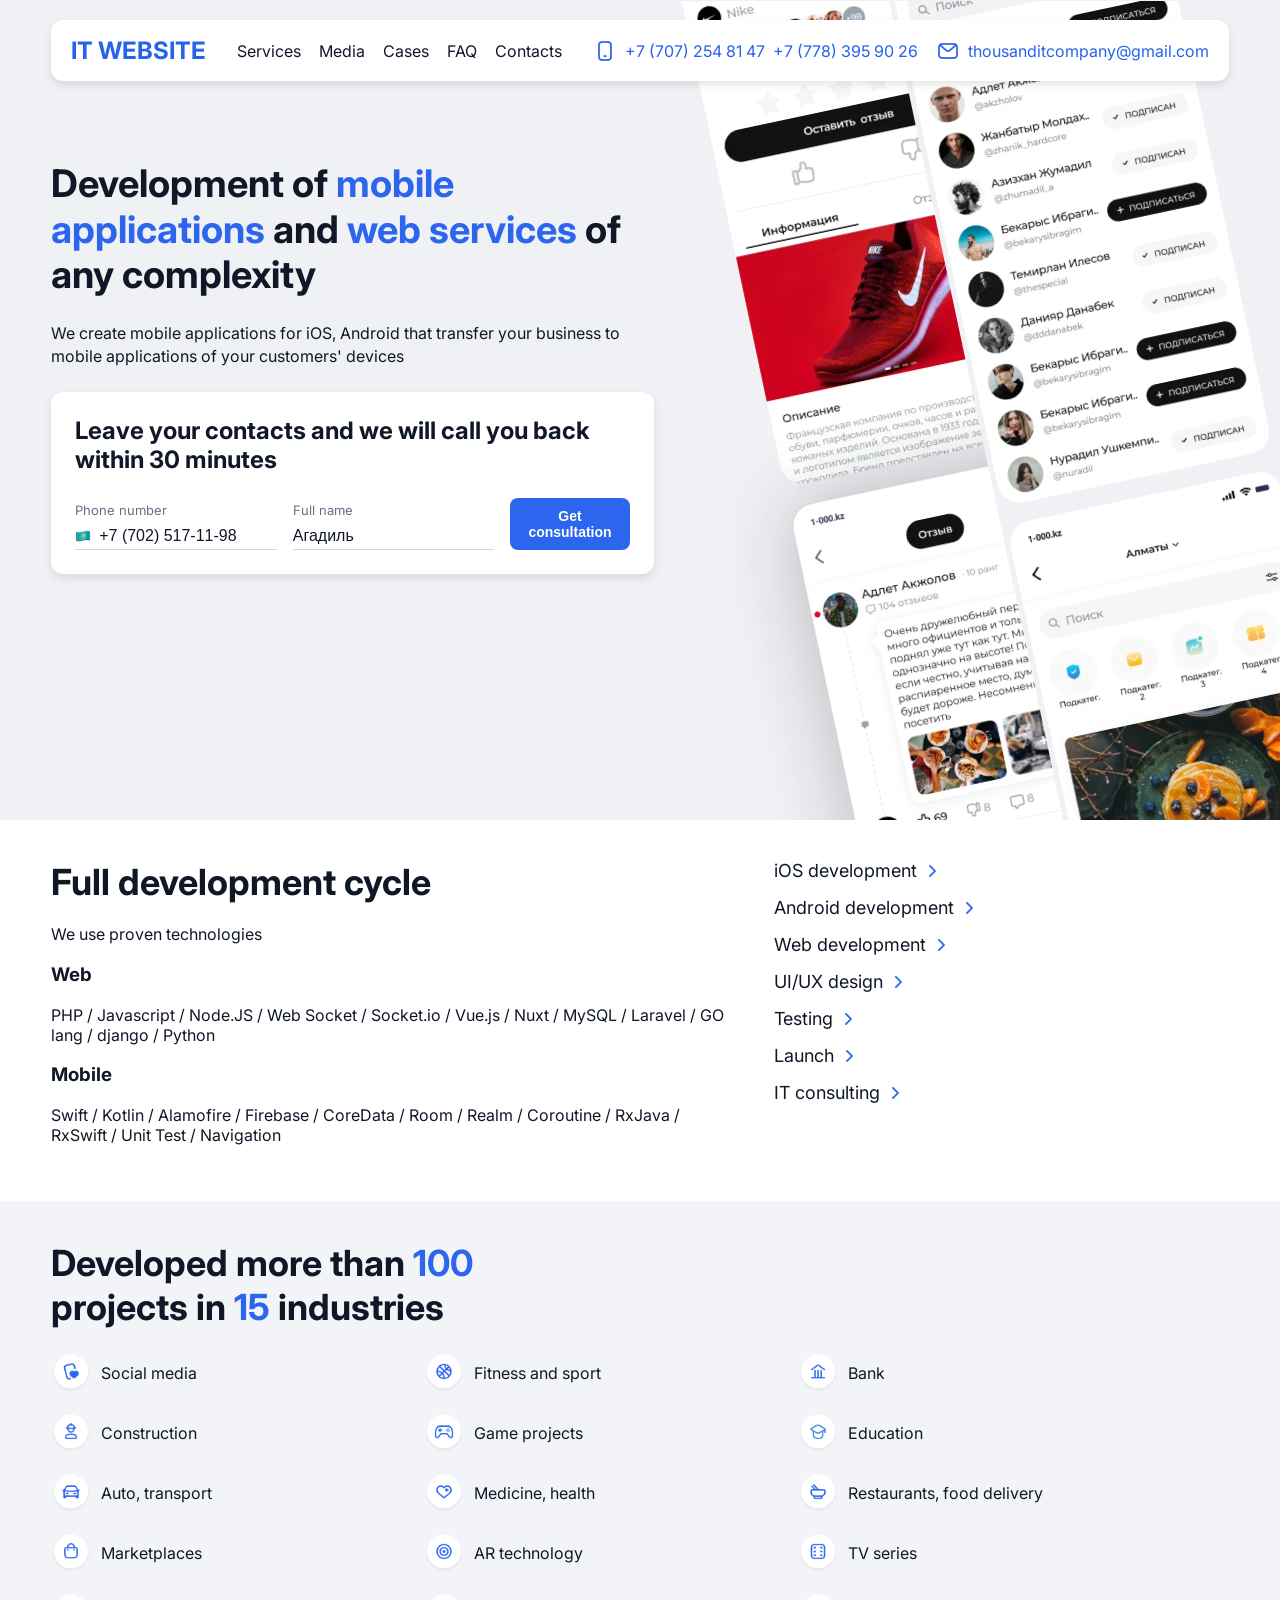
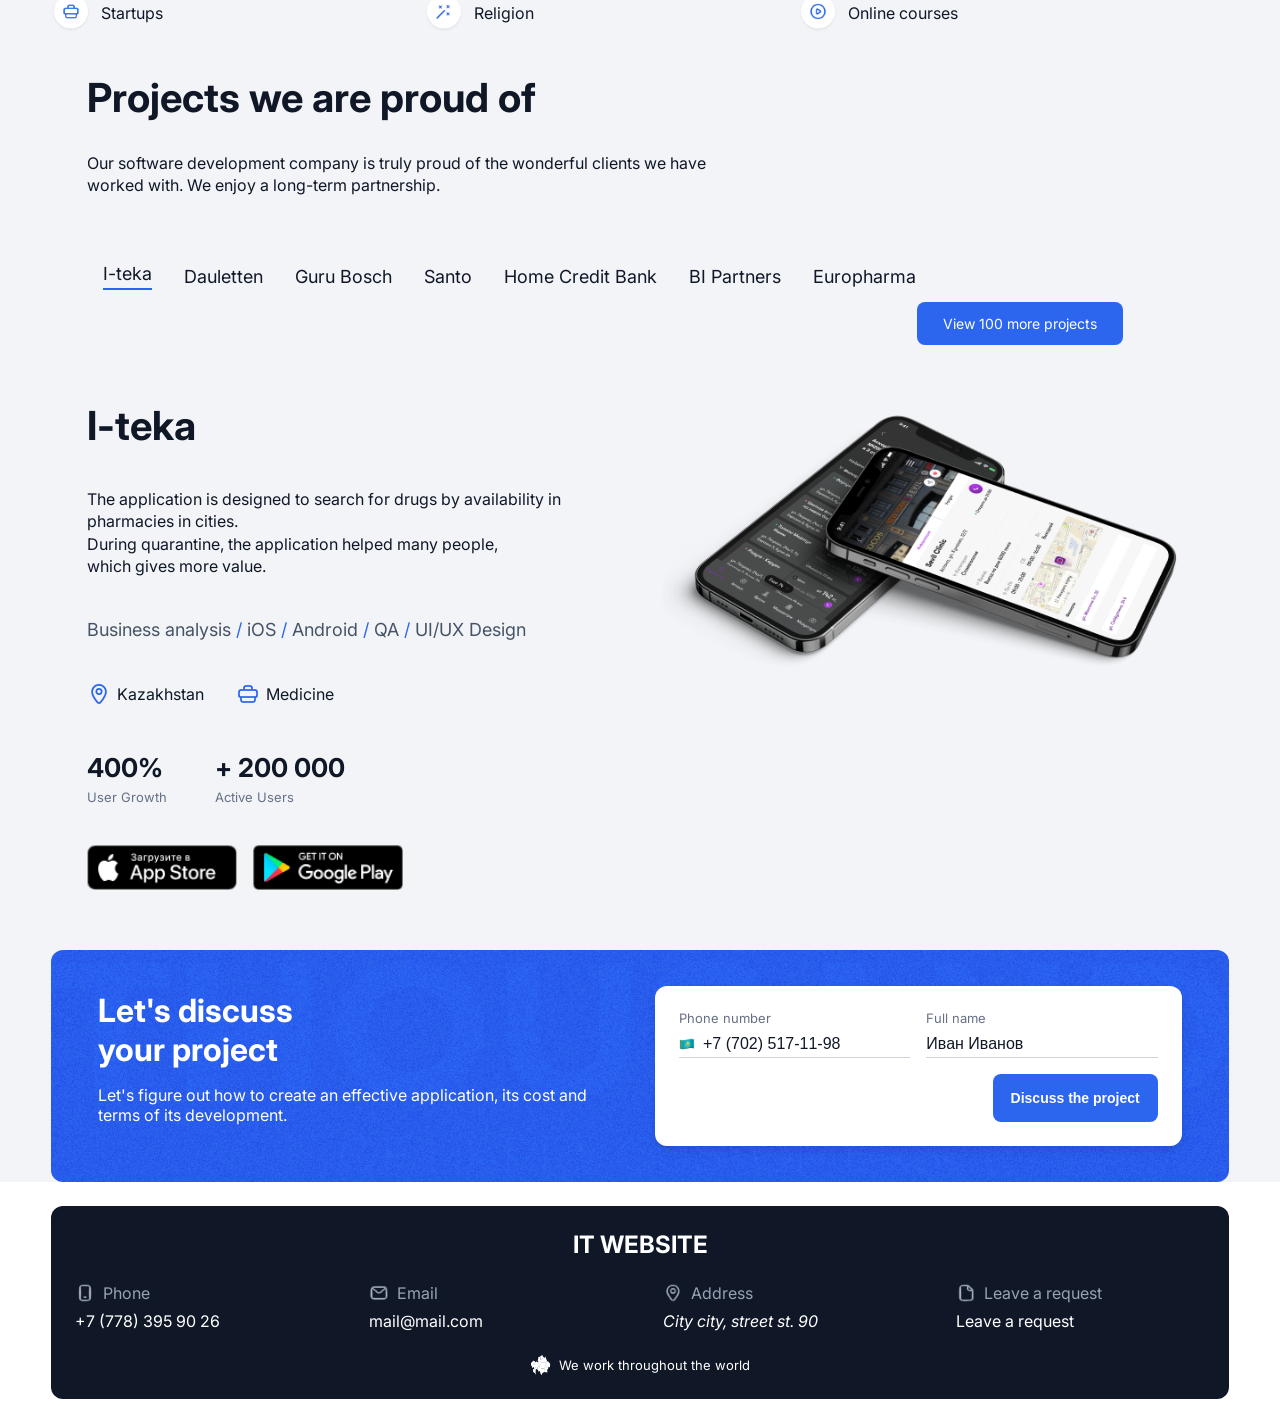
==== commit 694deabb: "1" ====
--- a/index.html
+++ b/index.html
@@ -1,5 +1,5 @@
 <!DOCTYPE html>
-<html lang="en">
+<html lang="ru">
 <head>
     <meta charset="UTF-8">
     <meta name="viewport" content="width=device-width, initial-scale=1.0">
@@ -90,12 +90,11 @@
                     and <span class="text_blue">web services</span> of
                     <br class="br_pc">any complexity
                 </h1>
+
                 <p>
                     We create mobile applications for iOS, Android that transfer your
                     business to mobile applications of your customers' devices
                 </p>
-
-                <img class="mobile-hero-image" src="src/img/back425.png" alt="">
 
                 <div class="form">
                     <h2>
@@ -126,8 +125,9 @@
                 </div>
             </div>
 
-            <div class="hero-image">
-                <img src="src/img/background.png" alt="">
+            <div class="hero-image" aria-hidden="true">
+                <div class="column-left"></div>
+                <div class="column-right"></div>
             </div>
         </main>
     </div>
@@ -202,6 +202,7 @@
                     <a href="BI Partners">BI Partners</a>
                     <a href="Europharma">Europharma</a>
                 </div>
+
                 <div class="links_bar_button" id="view_100pc">
                     <a href="view_100">View 100 more projects</a>
                 </div>
--- a/src/styles/style.css
+++ b/src/styles/style.css
@@ -1,766 +1,819 @@
+@charset "UTF-8";
+
 * {
-    box-sizing: border-box;
+  box-sizing: border-box;
 }
 
 body {
-    margin: 0;
-    font-family: Inter, Arial, sans-serif;
-    color: #101828;
+  margin: 0;
+  font-family: Inter, Arial, sans-serif;
+  color: #101828;
 }
 
 .page_background {
-    background-color: #eff1f4;
-    padding: 20px 0 40px;
+  background-color: #eff1f4;
+  padding: 20px 0 40px;
 }
 
 .header_pc,
 .header_mobile {
-    margin: 0 4%;
-    padding: 16px 20px;
-    align-items: center;
-    justify-content: space-between;
-    gap: 16px;
-    background-color: #fff;
-    border-radius: 12px;
-    box-shadow: 0 4px 8px rgba(0, 0, 0, 0.1);
+  margin: 0 4%;
+  padding: 16px 20px;
+  align-items: center;
+  justify-content: space-between;
+  gap: 16px;
+  background-color: #fff;
+  border-radius: 12px;
+  box-shadow: 0 4px 8px rgba(0, 0, 0, 0.1);
 }
 
 .header_pc,
 .header_link,
 .header_contacts,
 .contact_group {
-    display: flex;
+  display: flex;
 }
 
 .header_mobile,
 .mobile-menu,
 .menu-checkbox {
-    display: none;
+  display: none;
 }
 
 .header_link,
 .header_contacts {
-    gap: 18px;
+  gap: 18px;
 }
 
 .header_contacts,
 .contact_group {
-    align-items: center;
+  align-items: center;
 }
 
 .contact_group {
-    gap: 8px;
+  gap: 8px;
 }
 
 .company_name {
-    color: #2563eb;
-    font-size: 24px;
-    font-weight: 700;
-    white-space: nowrap;
+  color: #2563eb;
+  font-size: 24px;
+  font-weight: 700;
+  white-space: nowrap;
 }
 
 .header_link a,
 .mobile-nav-links a {
-    color: #101828;
-    text-decoration: none;
+  color: #101828;
+  text-decoration: none;
 }
 
 .contact_link {
-    color: #2563eb;
-    text-decoration: none;
+  color: #2563eb;
+  text-decoration: none;
 }
 
 header img,
 .mobile-menu-contacts img {
-    display: block;
-    width: 24px;
-    height: 24px;
+  display: block;
+  width: 24px;
+  height: 24px;
 }
 
 .hero-block {
-    display: flex;
-    align-items: center;
-    gap: 24px;
-    margin: 48px 4% 0;
+  display: flex;
+  align-items: center;
+  gap: 24px;
+  margin: 48px 4% 0;
 }
 
 .hero-left,
 .hero-image {
-    width: 50%;
-    min-width: 0;
+  width: 50%;
+  min-width: 0;
 }
 
 .hero-left h1 {
-    margin: 0 0 24px;
-    font-size: 38px;
-    line-height: 1.2;
+  margin: 0 0 24px;
+  font-size: 38px;
+  line-height: 1.2;
 }
 
 .hero-left p {
-    margin: 0 0 24px;
-    line-height: 1.45;
-}
-
-.hero-image {
-    display: flex;
-    justify-content: flex-end;
-    overflow: hidden;
-}
-
-.hero-image img {
-    display: block;
-    width: 180%;
-    height: auto;
-    flex-shrink: 0;
-}
-
-.mobile-hero-image {
-    display: none;
+  margin: 0 0 24px;
+  line-height: 1.45;
 }
 
 .text_blue,
 .blue {
-    color: #2d66ee;
+  color: #2d66ee;
+}
+
+.hero-image {
+  display: flex;
+  gap: 12px;
+  height: 600px;
+  overflow: hidden;
+}
+
+.column-left,
+.column-right {
+  width: 50%;
+  background-repeat: repeat-y;
+  background-size: auto 900px;
+  animation: move-column 25s linear infinite;
+}
+
+.column-left {
+  background-image: url("../img/column-left.webp");
+}
+
+.column-right {
+  background-image: url("../img/column-right.webp");
+  animation-direction: reverse;
+}
+
+@keyframes move-column {
+  from {
+    background-position: center 0;
+  }
+
+  to {
+    background-position: center -900px;
+  }
+}
+
+@keyframes move-column-desktop {
+  from {
+    background-position: center 0;
+  }
+
+  to {
+    background-position: center -145vw;
+  }
 }
 
 .form {
-    width: 100%;
-    padding: 24px;
-    background-color: #fff;
-    border-radius: 12px;
-    box-shadow: 0 4px 8px rgba(0, 0, 0, 0.1);
+  width: 100%;
+  padding: 24px;
+  background-color: #fff;
+  border-radius: 12px;
+  box-shadow: 0 4px 8px rgba(0, 0, 0, 0.1);
 }
 
 .form h2 {
-    margin: 0 0 24px;
-    font-size: 24px;
+  margin: 0 0 24px;
+  font-size: 24px;
 }
 
 .form_field,
 .form_f {
-    display: flex;
-    align-items: flex-end;
-    gap: 16px;
+  display: flex;
+  align-items: flex-end;
+  gap: 16px;
 }
 
 .form_section {
-    display: flex;
-    flex: 1;
-    flex-direction: column;
-    gap: 5px;
-    min-width: 0;
+  display: flex;
+  flex: 1;
+  flex-direction: column;
+  gap: 5px;
+  min-width: 0;
 }
 
 .form label {
-    color: #667085;
-    font-size: 13px;
+  color: #667085;
+  font-size: 13px;
 }
 
 .form input {
-    width: 100%;
-    min-width: 0;
-    padding: 4px 0;
-    font-size: 16px;
-    border: 0;
-    border-bottom: 1px solid #d0d5dd;
+  width: 100%;
+  min-width: 0;
+  padding: 4px 0;
+  font-size: 16px;
+  border: 0;
+  border-bottom: 1px solid #d0d5dd;
 }
 
 .form input::placeholder {
-    color: #101828;
+  color: #101828;
 }
 
 .input_flag {
-    display: flex;
-    align-items: center;
-    gap: 8px;
-    border-bottom: 1px solid #d0d5dd;
+  display: flex;
+  align-items: center;
+  gap: 8px;
+  border-bottom: 1px solid #d0d5dd;
 }
 
 .input_flag input {
-    border: 0;
+  border: 0;
 }
 
 .flag-icon {
-    width: 16px;
+  width: 16px;
 }
 
 .button_form {
-    flex-shrink: 0;
-    min-height: 48px;
-    padding: 10px 18px;
-    border: 0;
-    border-radius: 8px;
-    background-color: #2d66ee;
-    color: #fff;
-    font-size: 14px;
-    font-weight: 600;
-    cursor: pointer;
+  flex-shrink: 0;
+  min-height: 48px;
+  padding: 10px 18px;
+  border: 0;
+  border-radius: 8px;
+  background-color: #2d66ee;
+  color: #fff;
+  font-size: 14px;
+  font-weight: 600;
+  cursor: pointer;
 }
 
 .Full_Development_Cycle {
-    display: flex;
-    justify-content: space-between;
-    gap: 40px;
-    padding: 40px 4%;
+  display: flex;
+  justify-content: space-between;
+  gap: 40px;
+  padding: 40px 4%;
 }
 
 .Full_Development_Cycle_left {
-    flex: 3;
-    min-width: 0;
+  flex: 3;
+  min-width: 0;
 }
 
 .Full_Development_Cycle_right {
-    display: flex;
-    flex: 2;
-    flex-direction: column;
-    gap: 16px;
-    min-width: 0;
+  display: flex;
+  flex: 2;
+  flex-direction: column;
+  gap: 16px;
+  min-width: 0;
 }
 
 .Full_Development_Cycle h2,
 .industries-title,
 .projects-title {
-    margin: 0 0 20px;
-    font-size: 36px;
+  margin: 0 0 20px;
+  font-size: 36px;
 }
 
 .Full_Development_Cycle_right a {
-    display: flex;
-    align-items: center;
-    gap: 12px;
-    color: inherit;
-    text-decoration: none;
-    font-size: 18px;
+  display: flex;
+  align-items: center;
+  gap: 12px;
+  color: inherit;
+  text-decoration: none;
+  font-size: 18px;
 }
 
 .Full_Development_Cycle_right a:hover {
-    text-decoration: underline;
+  text-decoration: underline;
 }
 
 .Full_Development_Cycle_right img {
-    width: 7px;
-    height: 12px;
+  width: 7px;
+  height: 12px;
 }
 
 .page_3 {
-    padding: 40px 4% 0;
-    background-color: #f2f4f7;
+  padding: 40px 4% 0;
+  background-color: #f2f4f7;
 }
 
 .page_3_cat {
-    display: flex;
-    flex-wrap: wrap;
-    gap: 20px;
-    margin: 24px 0 40px;
+  display: flex;
+  flex-wrap: wrap;
+  gap: 20px;
+  margin: 24px 0 40px;
 }
 
 .page_3_cat p {
-    display: flex;
-    align-items: center;
-    gap: 10px;
-    width: 30%;
-    margin: 0;
-    overflow-wrap: anywhere;
+  display: flex;
+  align-items: center;
+  gap: 10px;
+  width: 30%;
+  margin: 0;
+  overflow-wrap: anywhere;
 }
 
 .page_3_cat img {
-    flex-shrink: 0;
-    width: 40px;
-    height: 40px;
+  flex-shrink: 0;
+  width: 40px;
+  height: 40px;
 }
 
 .projects-intro {
-    max-width: 650px;
-    line-height: 1.4;
+  max-width: 650px;
+  line-height: 1.4;
 }
 
 .links_bar,
 .links {
-    display: flex;
-    flex-wrap: wrap;
-    align-items: center;
-    gap: 12px;
+  display: flex;
+  flex-wrap: wrap;
+  align-items: center;
+  gap: 12px;
 }
 
 .links_bar {
-    margin: 24px 0;
+  margin: 24px 0;
 }
 
 .links a {
-    color: inherit;
-    text-decoration: none;
+  color: inherit;
+  text-decoration: none;
 }
 
 .links .active {
-    border-bottom: 2px solid #2d66ee;
-    padding-bottom: 4px;
+  border-bottom: 2px solid #2d66ee;
+  padding-bottom: 4px;
 }
 
 .links a:hover {
-    text-decoration: underline;
+  text-decoration: underline;
 }
 
 .links_bar_button a {
-    display: inline-block;
-    padding: 12px 16px;
-    border-radius: 8px;
-    background-color: #2d66ee;
-    color: #fff;
-    text-decoration: none;
-    font-size: 14px;
+  display: inline-block;
+  padding: 12px 16px;
+  border-radius: 8px;
+  background-color: #2d66ee;
+  color: #fff;
+  text-decoration: none;
+  font-size: 14px;
 }
 
 .text_and_img_page_3 {
-    display: flex;
-    align-items: flex-start;
-    gap: 30px;
+  display: flex;
+  align-items: flex-start;
+  gap: 30px;
 }
 
 .text_and_img_page_3_left,
 .text_and_img_page_3_right {
-    flex: 1;
-    min-width: 0;
+  flex: 1;
+  min-width: 0;
 }
 
 .text_and_img_page_3_right img,
 #iteka_img_425 {
-    width: 100%;
-    max-width: 600px;
-    height: auto;
+  width: 100%;
+  max-width: 600px;
+  height: auto;
 }
 
 .project-title {
-    display: flex;
-    align-items: center;
-    gap: 12px;
+  display: flex;
+  align-items: center;
+  gap: 12px;
 }
 
 .project-title h2 {
-    margin: 0;
+  margin: 0;
 }
 
 .project-description {
-    line-height: 1.4;
+  line-height: 1.4;
 }
 
 .project-stack {
-    color: #475467;
+  color: #475467;
 }
 
 .project-stack span {
-    color: #2d66ee;
+  color: #2d66ee;
 }
 
 #view_100_768,
 #view_100425,
 #iteka_img_425 {
-    display: none;
+  display: none;
 }
 
 .left_img,
 .procent,
 .download {
+  display: flex;
+  flex-wrap: wrap;
+  gap: 16px;
+  margin: 18px 0;
+}
+
+.left_img p {
+  display: flex;
+  align-items: center;
+  gap: 6px;
+  margin: 0;
+}
+
+.left_img img {
+  width: 24px;
+}
+
+.procent span {
+  font-size: 24px;
+  font-weight: 700;
+}
+
+.procent p {
+  margin: 6px 0 0;
+  color: #667085;
+  font-size: 13px;
+}
+
+.download img {
+  width: 120px;
+  max-width: 100%;
+  height: auto;
+}
+
+.form_discuss {
+  display: flex;
+  align-items: center;
+  gap: 30px;
+  padding: 36px 4%;
+  background: #2563eb url("../img/Fr.png") center / cover no-repeat;
+  border-radius: 12px;
+}
+
+.form_discuss_left {
+  flex: 1;
+  color: #fff;
+}
+
+.form_discuss_left h2 {
+  margin: 0;
+  font-size: 32px;
+}
+
+.form_discuss_right {
+  flex: 1;
+  min-width: 0;
+}
+
+#form_field {
+  flex-direction: column;
+  align-items: stretch;
+}
+
+#button_form {
+  align-self: flex-end;
+}
+
+footer {
+  margin: 24px 4%;
+  padding: 24px;
+  border-radius: 12px;
+  background-color: #101828;
+  color: #fff;
+}
+
+footer h2 {
+  margin: 0 0 24px;
+  text-align: center;
+}
+
+.footer_info,
+.footer_content_row_img,
+.footer_down {
+  display: flex;
+}
+
+.footer_info {
+  flex-wrap: wrap;
+  justify-content: space-between;
+  gap: 20px;
+}
+
+.footer_content {
+  width: 22%;
+  overflow-wrap: anywhere;
+}
+
+.footer_content_row_img,
+.footer_down {
+  align-items: center;
+  gap: 8px;
+}
+
+.footer_content_row_img {
+  margin-bottom: 8px;
+  color: #98a2b3;
+}
+
+.footer_content_row_img img,
+.footer_down img {
+  flex-shrink: 0;
+  width: 20px;
+  height: 20px;
+}
+
+.footer_content a {
+  color: #fff;
+  text-decoration: none;
+}
+
+.footer_down {
+  justify-content: center;
+  margin-top: 24px;
+  font-size: 13px;
+}
+
+/* Компактная версия */
+@media (max-width: 1200px) {
+  .header_pc,
+  .header_contacts {
+    flex-wrap: wrap;
+  }
+
+  .hero-left h1 {
+    font-size: 32px;
+  }
+
+  .hero-left h1 br,
+  .hero-left p br,
+  .br_pc {
+    display: none;
+  }
+
+  .hero-block .form_field {
+    flex-direction: column;
+    align-items: stretch;
+  }
+}
+
+@media (max-width: 768px) {
+  .page_background {
+    padding: 10px 0 28px;
+  }
+
+  .header_pc {
+    display: none;
+  }
+
+  .header_mobile {
     display: flex;
+  }
+
+  .poloski {
+    display: flex;
+    flex-direction: column;
+    gap: 4px;
+    width: 24px;
+    cursor: pointer;
+  }
+
+  .poloski span {
+    height: 3px;
+    background-color: #2563eb;
+    border-radius: 2px;
+  }
+
+  .menu-checkbox:checked ~ .mobile-menu {
+    position: fixed;
+    inset: 0;
+    z-index: 10;
+    display: flex;
+    flex-direction: column;
+    gap: 20px;
+    overflow-y: auto;
+    padding: 20px;
+    background-color: #fff;
+  }
+
+  .close-btn {
+    align-self: flex-end;
+    font-size: 32px;
+    cursor: pointer;
+  }
+
+  .mobile-nav-links,
+  .mobile-menu-contacts {
+    display: flex;
+    flex-direction: column;
+    gap: 14px;
+  }
+
+  .mobile-menu-contacts .contact_group {
     flex-wrap: wrap;
-    gap: 16px;
-    margin: 18px 0;
-}
-
-.left_img p {
+  }
+
+  .mobile-menu-contacts .contact_link {
     display: flex;
     align-items: center;
     gap: 6px;
+    overflow-wrap: anywhere;
+  }
+
+  .hero-block {
+    gap: 16px;
+    margin-top: 28px;
+  }
+
+  .hero-left h1,
+  .Full_Development_Cycle h2,
+  .industries-title,
+  .projects-title {
+    font-size: 26px;
+  }
+
+  .form {
+    padding: 16px;
+  }
+
+  .form h2 {
+    font-size: 18px;
+  }
+
+  .Full_Development_Cycle {
+    gap: 20px;
+  }
+
+  .page_3_cat p,
+  .footer_content {
+    width: 46%;
+  }
+
+  .text_and_img_page_3,
+  .form_discuss {
+    flex-direction: column;
+  }
+
+  .form_discuss_right {
+    width: 100%;
+  }
+
+  #view_100pc {
+    display: none;
+  }
+
+  #view_100_768 {
+    display: block;
+  }
+}
+
+@media (min-width: 426px) {
+  .hero-block {
+    margin-top: 0;
+    margin-right: 0;
+  }
+
+  .page_background {
+    padding-bottom: 0;
+  }
+}
+
+@media (min-width: 769px) {
+  .header_pc {
+    position: relative;
+    z-index: 1;
+  }
+
+  .hero-block {
+    align-items: flex-start;
+  }
+
+  .hero-left {
+    padding-top: 80px;
+  }
+
+  .hero-image {
+    height: 64vw;
+    margin-top: -80px;
+  }
+
+  .column-left,
+  .column-right {
+    position: relative;
+    top: -15%;
+    height: 130%;
+    background-size: auto 145vw;
+    transform: rotate(-12deg);
+    animation-name: move-column-desktop;
+  }
+
+  .projects {
+    margin: 0 3%;
+    padding-bottom: 60px;
+  }
+
+  .projects-title,
+  .project-title h2 {
     margin: 0;
-}
-
-.left_img img {
-    width: 24px;
-}
-
-.procent span {
-    font-size: 24px;
-    font-weight: 700;
-}
-
-.procent p {
-    margin: 6px 0 0;
-    color: #667085;
-    font-size: 13px;
-}
-
-.download img {
-    width: 120px;
-    max-width: 100%;
-    height: auto;
-}
-
-.form_discuss {
-    display: flex;
-    align-items: center;
-    gap: 30px;
-    padding: 36px 4%;
-    background: #2563eb url("../img/Fr.png") center / cover no-repeat;
-    border-radius: 12px;
-}
-
-.form_discuss_left {
-    flex: 1;
-    color: #fff;
-}
-
-.form_discuss_left h2 {
-    margin: 0;
-    font-size: 32px;
-}
-
-.form_discuss_right {
-    flex: 1;
-    min-width: 0;
-}
-
-#form_field {
+    font-size: 40px;
+  }
+
+  .projects-intro {
+    margin: 30px 0 0;
+  }
+
+  .projects .links_bar {
+    margin: 66px 0 56px;
+    padding-left: 16px;
+  }
+
+  .projects .links {
+    gap: 32px;
+    font-size: 18px;
+  }
+
+  #view_100pc {
+    margin-left: auto;
+  }
+
+  #view_100pc a {
+    padding: 13px 26px;
+  }
+
+  .projects .text_and_img_page_3 {
+    gap: 36px;
+  }
+
+  .text_and_img_page_3_right img {
+    display: block;
+    max-width: 640px;
+  }
+
+  .project-description {
+    margin: 38px 0 0;
+  }
+
+  .project-stack {
+    margin: 42px 0 0;
+    font-size: 18px;
+  }
+
+  .projects .left_img {
+    margin: 42px 0 0;
+    gap: 32px;
+  }
+
+  .projects .procent {
+    margin: 46px 0 0;
+    gap: 48px;
+  }
+
+  .projects .procent span {
+    font-size: 26px;
+  }
+
+  .projects .download {
+    margin: 40px 0 0;
+  }
+
+  .projects .download img {
+    width: 150px;
+  }
+}
+
+@media (min-width: 1201px) {
+  .projects .links_bar {
+    padding-right: 70px;
+  }
+}
+
+@media (max-width: 425px) {
+  .hero-block,
+  .Full_Development_Cycle,
+  .form_f {
     flex-direction: column;
     align-items: stretch;
-}
-
-#button_form {
-    align-self: flex-end;
-}
-
-footer {
-    margin: 24px 4%;
-    padding: 24px;
-    border-radius: 12px;
-    background-color: #101828;
-    color: #fff;
-}
-
-footer h2 {
-    margin: 0 0 24px;
-    text-align: center;
-}
-
-.footer_info,
-.footer_content_row_img,
-.footer_down {
-    display: flex;
-}
-
-.footer_info {
-    flex-wrap: wrap;
-    justify-content: space-between;
-    gap: 20px;
-}
-
-.footer_content {
-    width: 22%;
-    overflow-wrap: anywhere;
-}
-
-.footer_content_row_img,
-.footer_down {
-    align-items: center;
-    gap: 8px;
-}
-
-.footer_content_row_img {
-    margin-bottom: 8px;
-    color: #98a2b3;
-}
-
-.footer_content_row_img img,
-.footer_down img {
-    flex-shrink: 0;
-    width: 20px;
-    height: 20px;
-}
-
-.footer_content a {
-    color: #fff;
-    text-decoration: none;
-}
-
-.footer_down {
-    justify-content: center;
-    margin-top: 24px;
-    font-size: 13px;
-}
-
-@media (min-width: 426px) {
-    .hero-block {
-        margin-top: 0;
-        margin-right: 0;
-    }
-
-    .page_background {
-        padding-bottom: 0;
-    }
-}
-
-@media (min-width: 769px) {
-    .projects {
-        margin: 0 3%;
-        padding-bottom: 60px;
-    }
-
-    .projects-title,
-    .project-title h2 {
-        margin: 0;
-        font-size: 40px;
-    }
-
-    .projects-intro {
-        margin: 30px 0 0;
-    }
-
-    .projects .links_bar {
-        margin: 66px 0 56px;
-        padding-left: 16px;
-    }
-
-    .projects .links {
-        gap: 32px;
-        font-size: 18px;
-    }
-
-    #view_100pc {
-        margin-left: auto;
-    }
-
-    #view_100pc a {
-        padding: 13px 26px;
-    }
-
-    .projects .text_and_img_page_3 {
-        gap: 36px;
-    }
-
-    .text_and_img_page_3_right img {
-        display: block;
-        max-width: 640px;
-    }
-
-    .project-description {
-        margin: 38px 0 0;
-    }
-
-    .project-stack {
-        margin: 42px 0 0;
-        font-size: 18px;
-    }
-
-    .projects .left_img {
-        margin: 42px 0 0;
-        gap: 32px;
-    }
-
-    .projects .procent {
-        margin: 46px 0 0;
-        gap: 48px;
-    }
-
-    .projects .procent span {
-        font-size: 26px;
-    }
-
-    .projects .download {
-        margin: 40px 0 0;
-    }
-
-    .projects .download img {
-        width: 150px;
-    }
-}
-
-@media (min-width: 1201px) {
-    .projects .links_bar {
-        padding-right: 70px;
-    }
-}
-
-@media (max-width: 1200px) {
-    .header_pc,
-    .header_contacts {
-        flex-wrap: wrap;
-    }
-
-    .hero-left h1 {
-        font-size: 32px;
-    }
-
-    .hero-left h1 br,
-    .br_pc {
-        display: none;
-    }
-
-    .hero-block .form_field {
-        flex-direction: column;
-        align-items: stretch;
-    }
-}
-
-@media (max-width: 768px) {
-    .page_background {
-        padding-top: 10px;
-    }
-
-    .header_pc {
-        display: none;
-    }
-
-    .header_mobile {
-        display: flex;
-    }
-
-    .poloski {
-        display: flex;
-        flex-direction: column;
-        gap: 4px;
-        width: 24px;
-        cursor: pointer;
-    }
-
-    .poloski span {
-        height: 3px;
-        background-color: #2563eb;
-        border-radius: 2px;
-    }
-
-    .menu-checkbox:checked ~ .mobile-menu {
-        position: fixed;
-        inset: 0;
-        z-index: 10;
-        display: flex;
-        flex-direction: column;
-        gap: 20px;
-        overflow-y: auto;
-        padding: 20px;
-        background-color: #fff;
-    }
-
-    .close-btn {
-        align-self: flex-end;
-        font-size: 32px;
-        cursor: pointer;
-    }
-
-    .mobile-nav-links,
-    .mobile-menu-contacts {
-        display: flex;
-        flex-direction: column;
-        gap: 14px;
-    }
-
-    .mobile-menu-contacts .contact_group {
-        flex-wrap: wrap;
-    }
-
-    .mobile-menu-contacts .contact_link {
-        display: flex;
-        align-items: center;
-        gap: 6px;
-        overflow-wrap: anywhere;
-    }
-
-    .hero-block {
-        gap: 16px;
-    }
-
-    .hero-left h1,
-    .Full_Development_Cycle h2,
-    .industries-title,
-    .projects-title {
-        font-size: 26px;
-    }
-
-    .form {
-        padding: 16px;
-    }
-
-    .form h2 {
-        font-size: 18px;
-    }
-
-    .Full_Development_Cycle {
-        gap: 20px;
-    }
-
-    .page_3_cat p,
-    .footer_content {
-        width: 46%;
-    }
-
-    .text_and_img_page_3,
-    .form_discuss {
-        flex-direction: column;
-    }
-
-    .form_discuss_right {
-        width: 100%;
-    }
-
-    #view_100pc {
-        display: none;
-    }
-
-    #view_100_768 {
-        display: block;
-    }
-}
-
-@media (max-width: 425px) {
-    .page_background {
-        padding-bottom: 28px;
-    }
-
-    .hero-block {
-        margin-top: 28px;
-    }
-
-    .hero-block,
-    .Full_Development_Cycle,
-    .form_f {
-        flex-direction: column;
-        align-items: stretch;
-    }
-
-    .hero-left {
-        width: 100%;
-    }
-
-    .hero-image,
-    .text_and_img_page_3_right,
-    #view_100_768 {
-        display: none;
-    }
-
-    .mobile-hero-image {
-        display: block;
-        width: 100%;
-        max-width: 340px;
-        height: auto;
-        margin: 0 auto 20px;
-    }
-
-    #view_100425,
-    #iteka_img_425 {
-        display: block;
-    }
-
-    .page_3_cat {
-        gap: 14px;
-    }
-
-    .page_3_cat img {
-        width: 28px;
-        height: 28px;
-    }
-
-    .footer_info {
-        gap: 12px;
-    }
-
-    footer {
-        padding: 16px;
-    }
+  }
+
+  .hero-left {
+    width: 100%;
+  }
+
+  .hero-image {
+    width: 100%;
+    height: 260px;
+  }
+
+  .column-left,
+  .column-right {
+    background-size: auto 450px;
+  }
+
+  .text_and_img_page_3_right,
+  #view_100_768 {
+    display: none;
+  }
+
+  #view_100425,
+  #iteka_img_425 {
+    display: block;
+  }
+
+  .page_3_cat {
+    gap: 14px;
+  }
+
+  .page_3_cat img {
+    width: 28px;
+    height: 28px;
+  }
+
+  .footer_info {
+    gap: 12px;
+  }
+
+  footer {
+    padding: 16px;
+  }
 }
